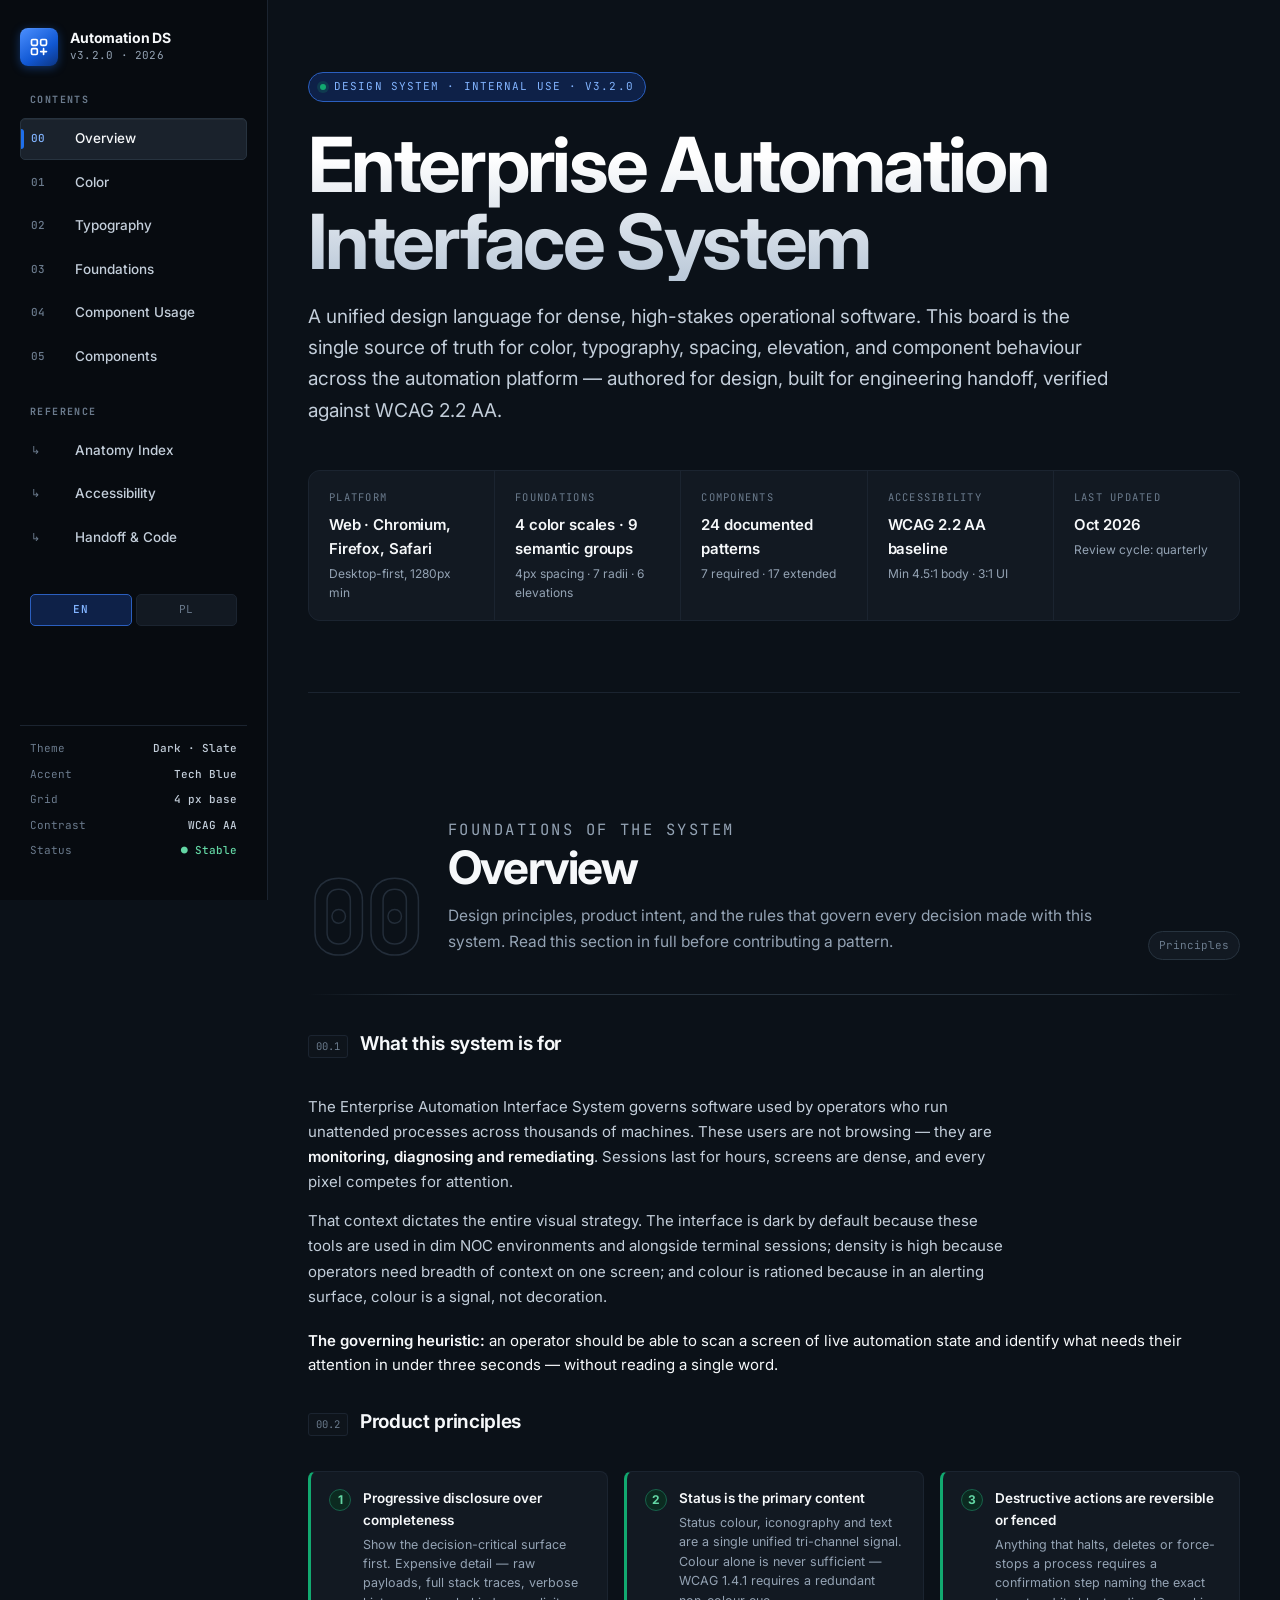
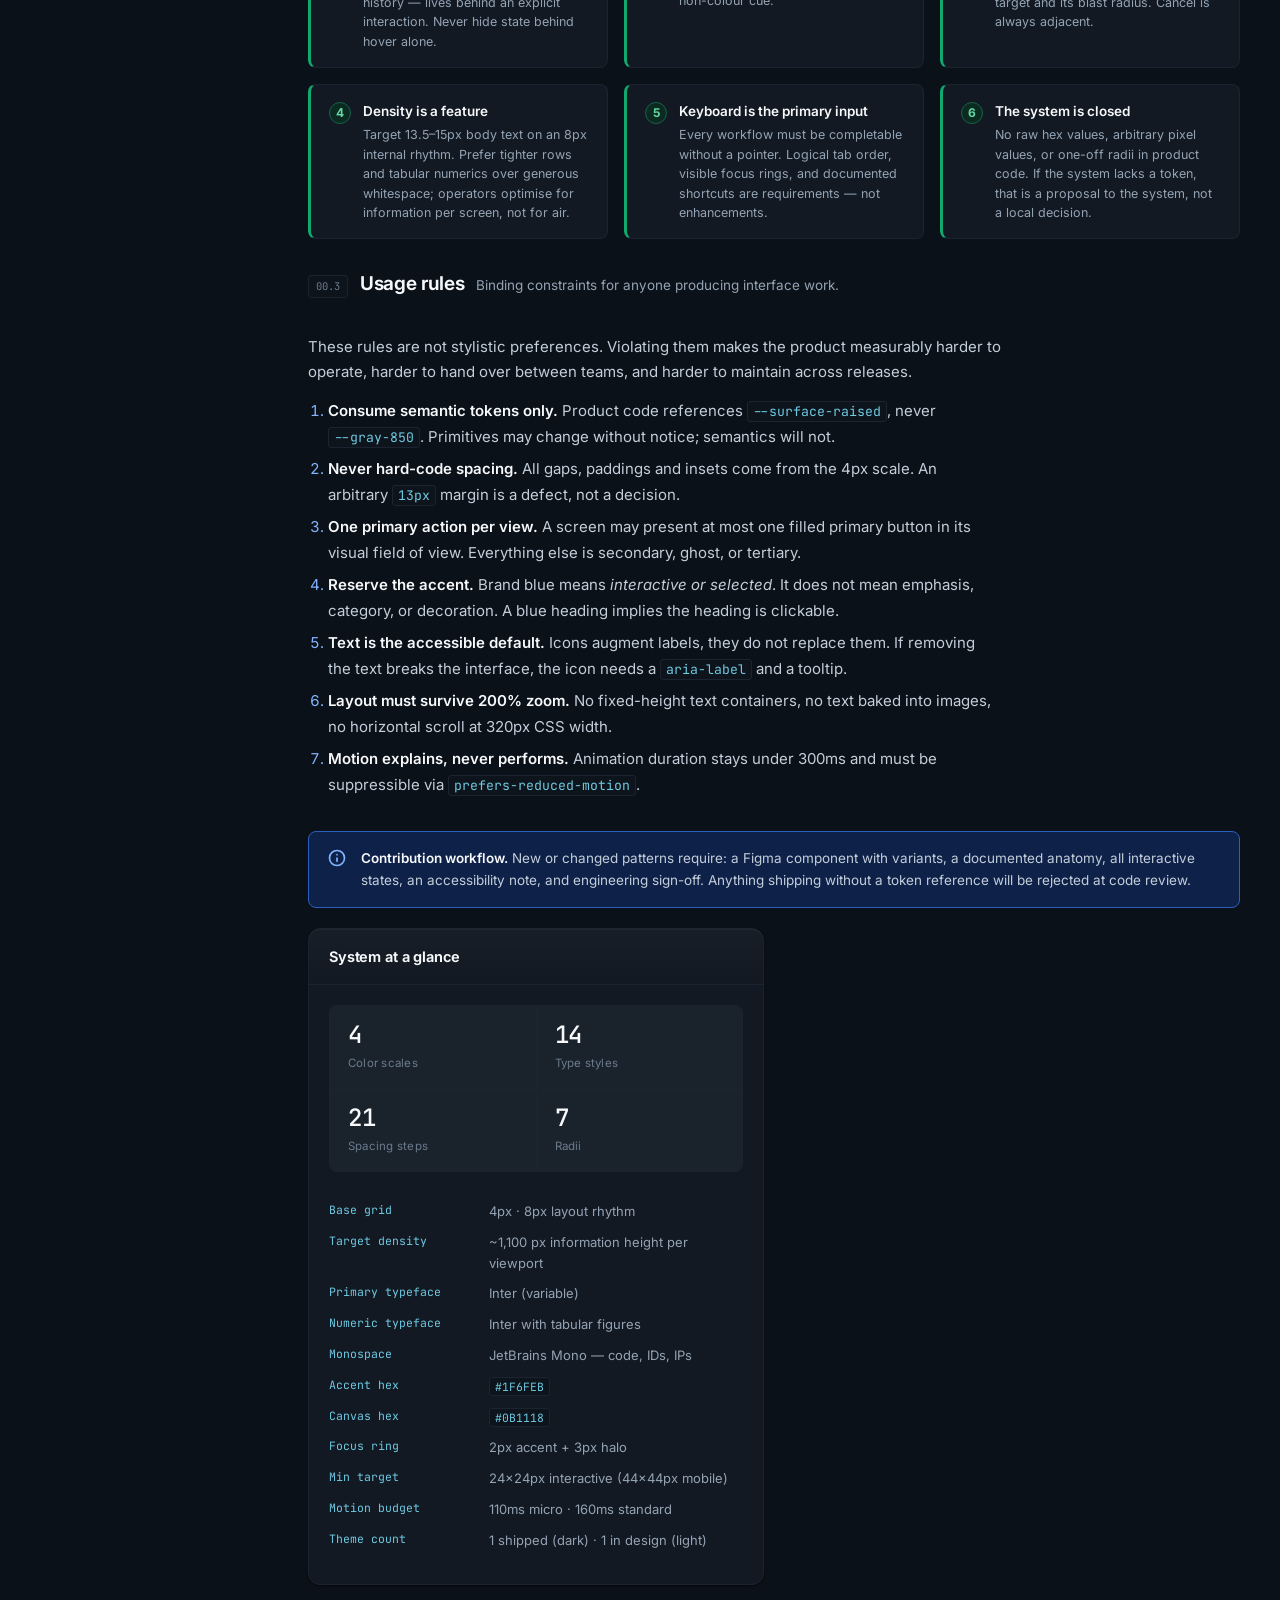
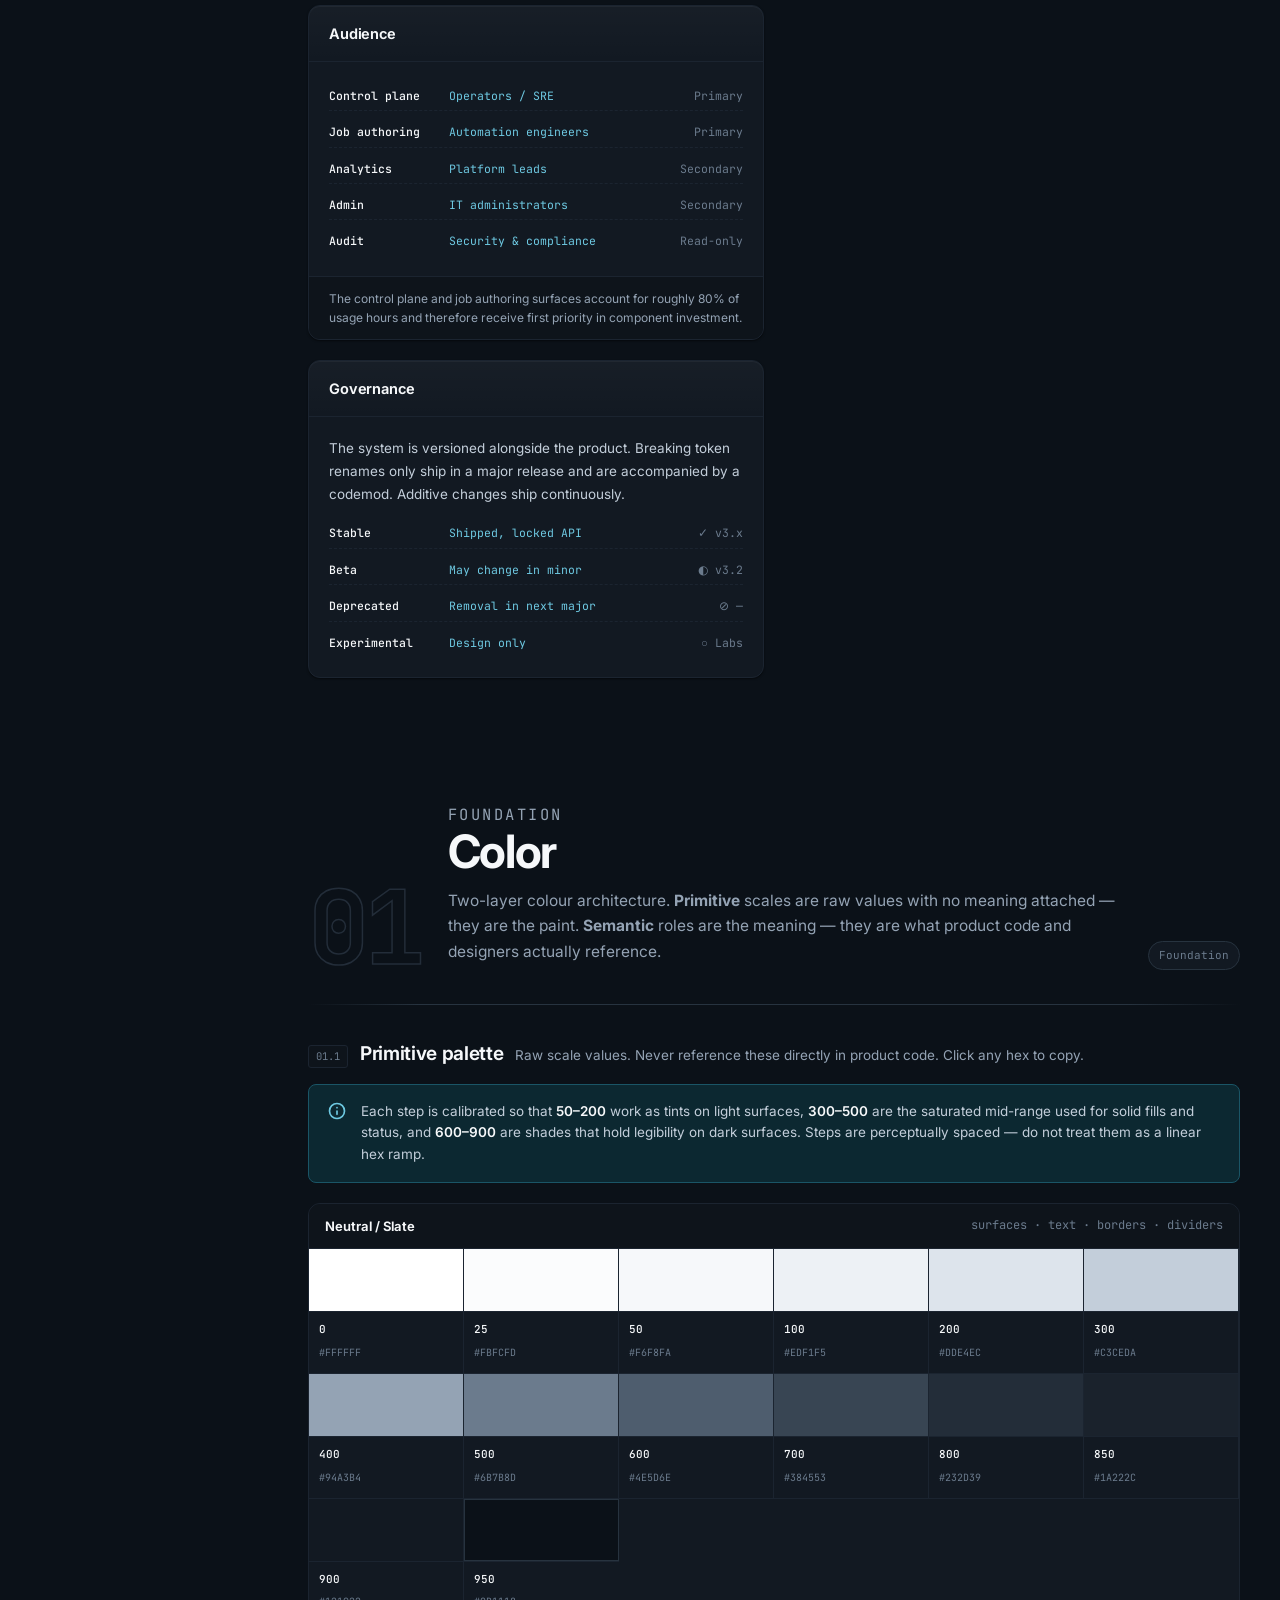
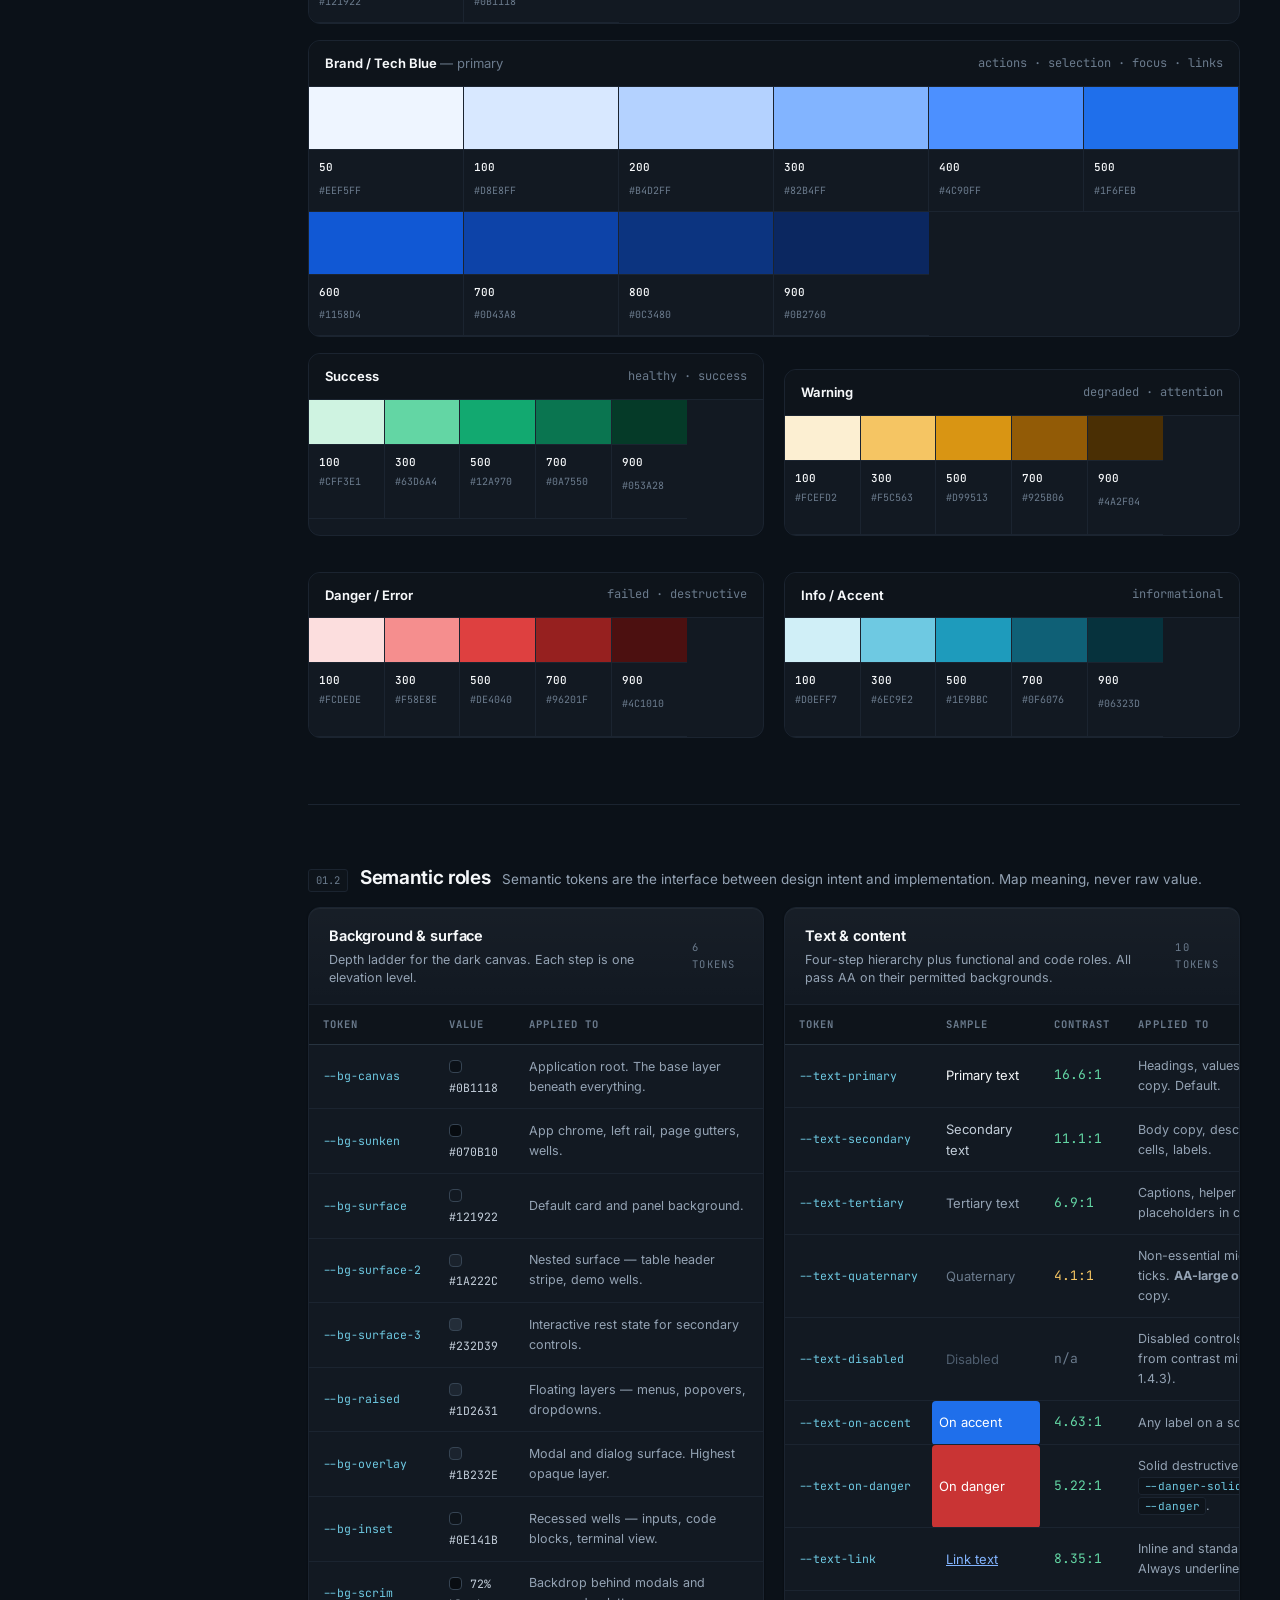
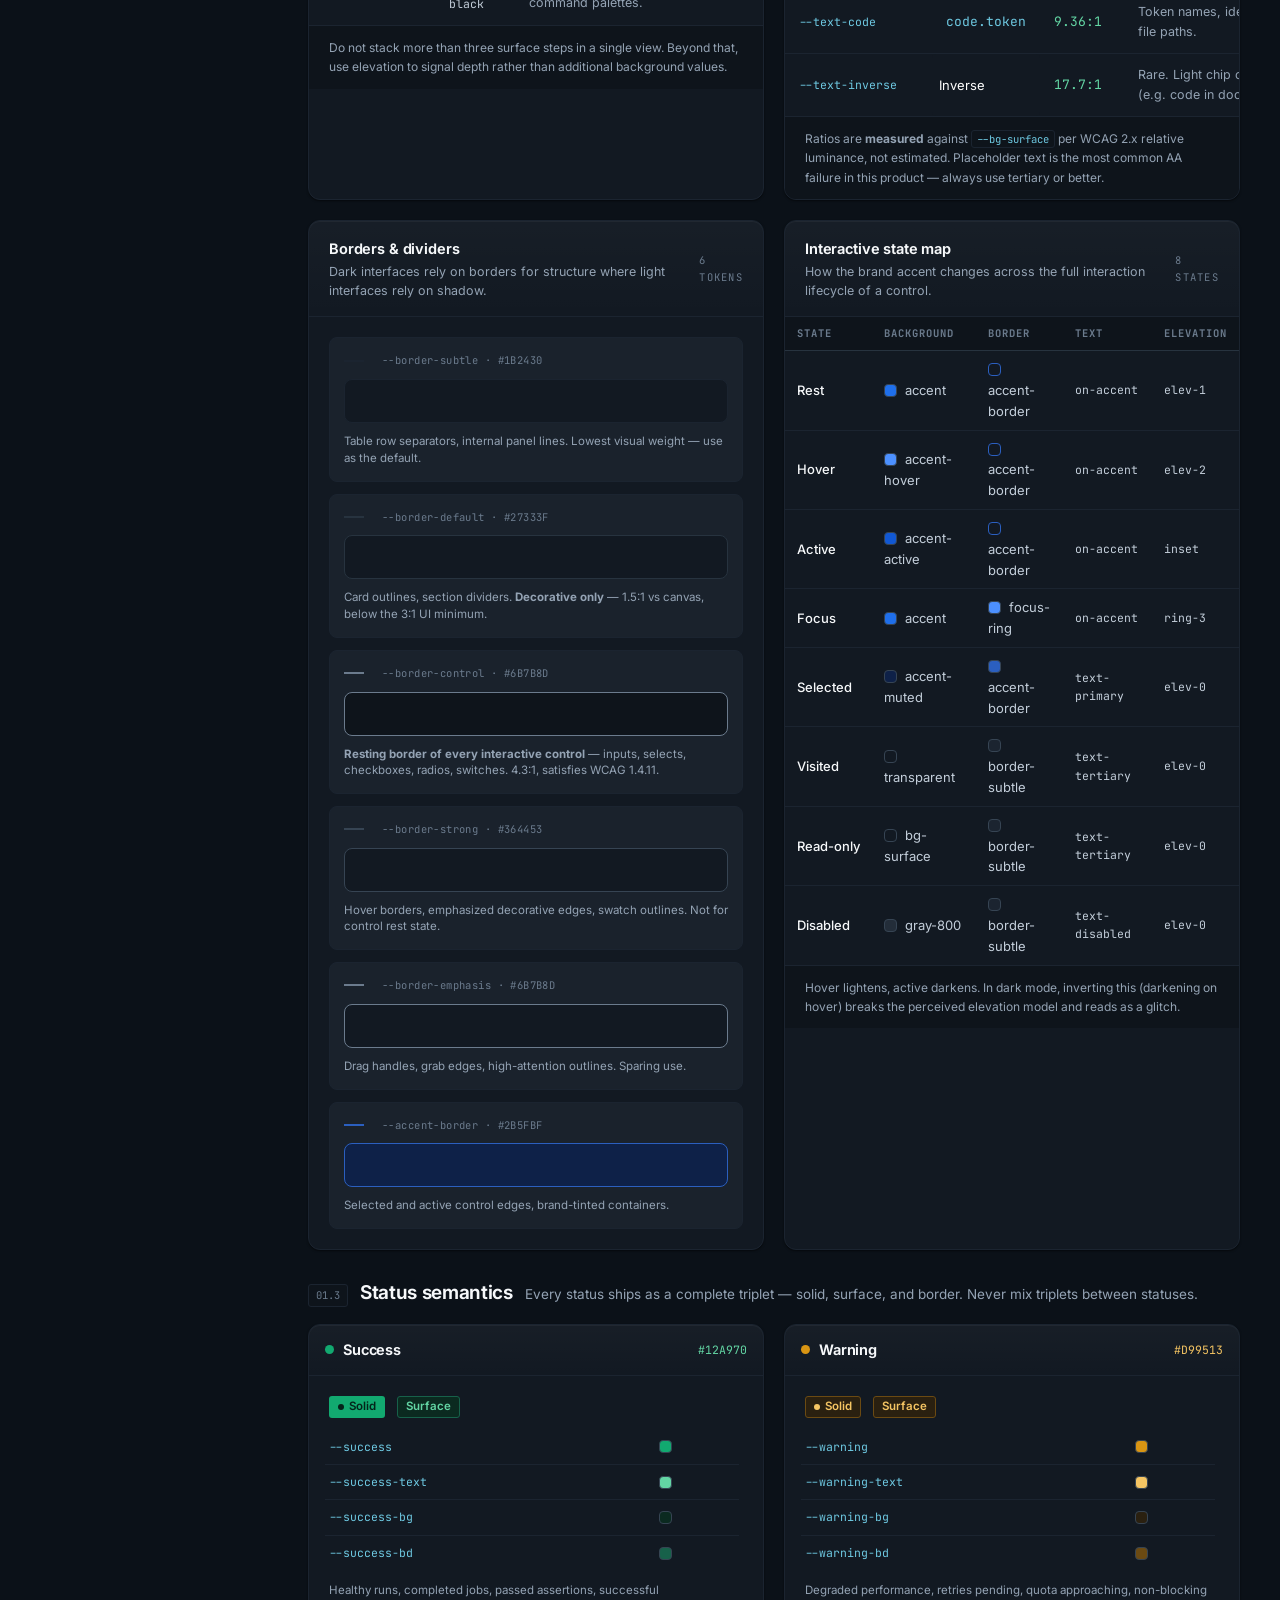
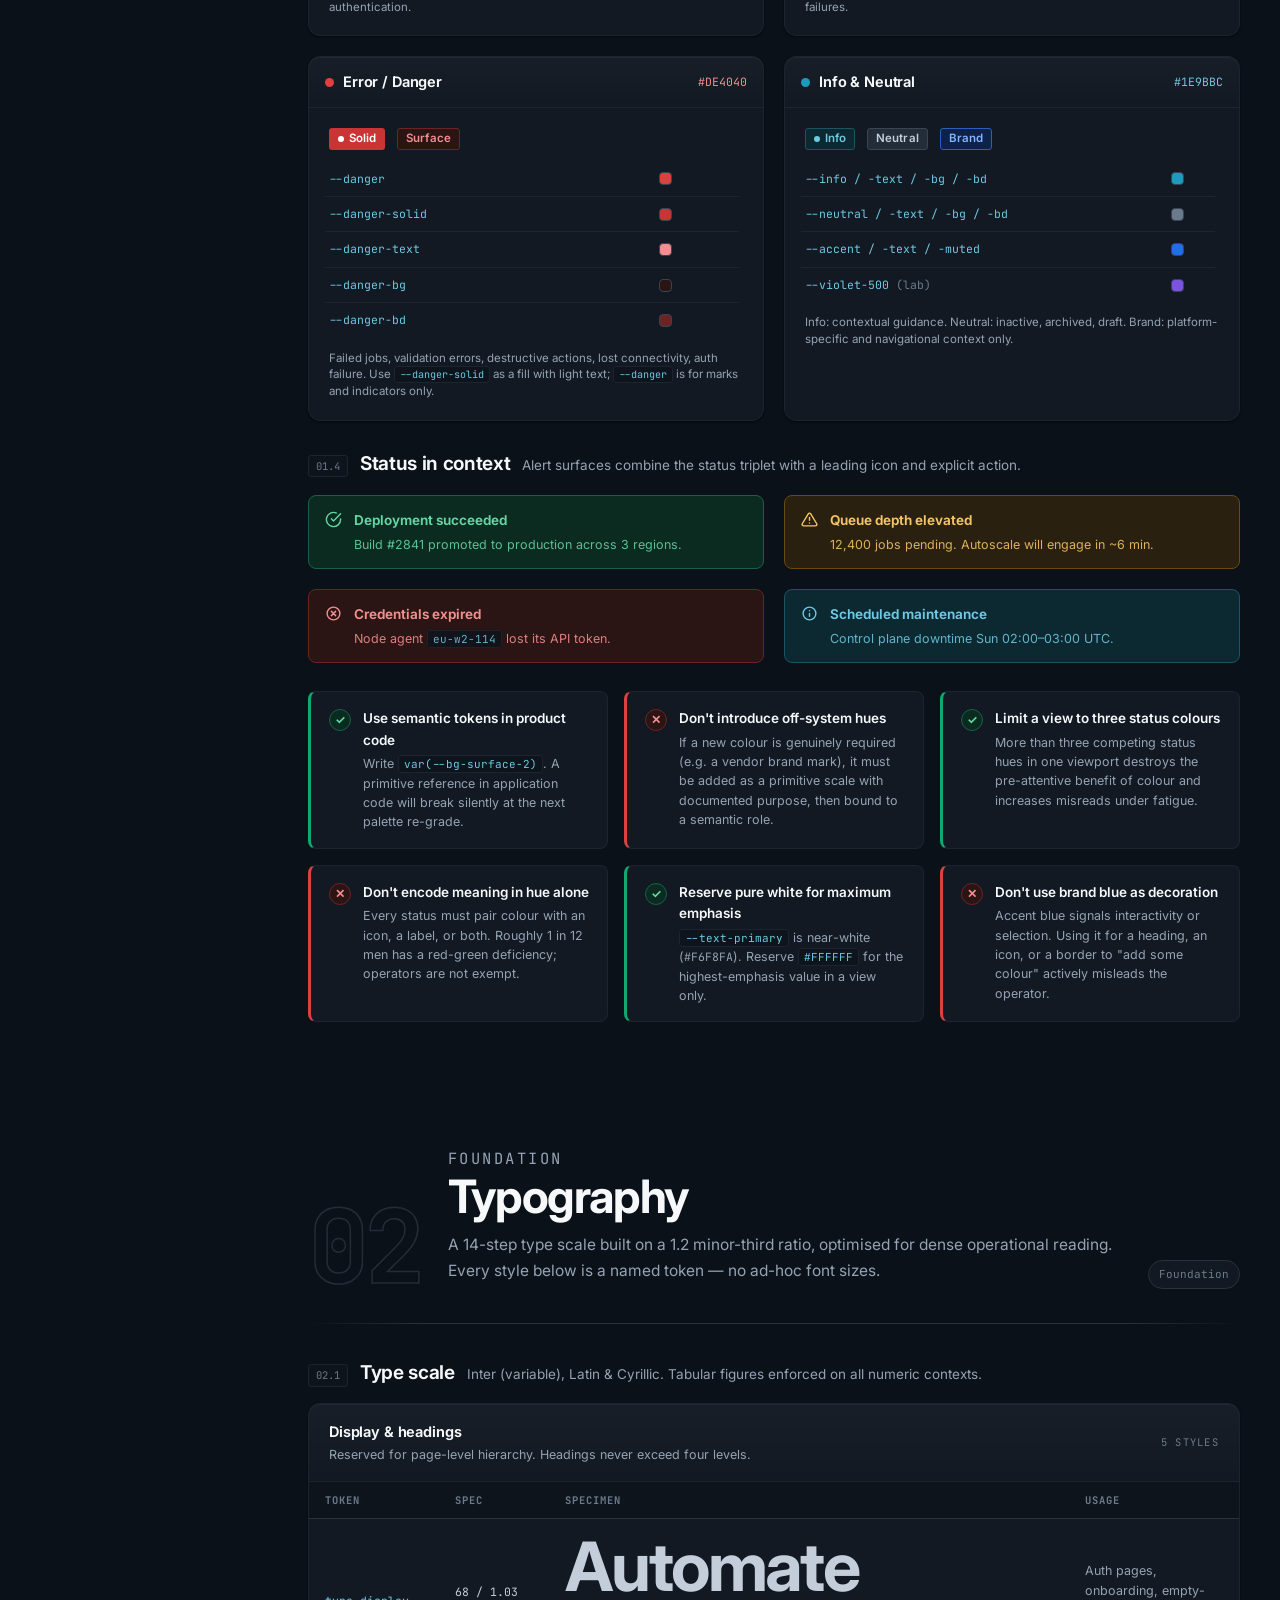
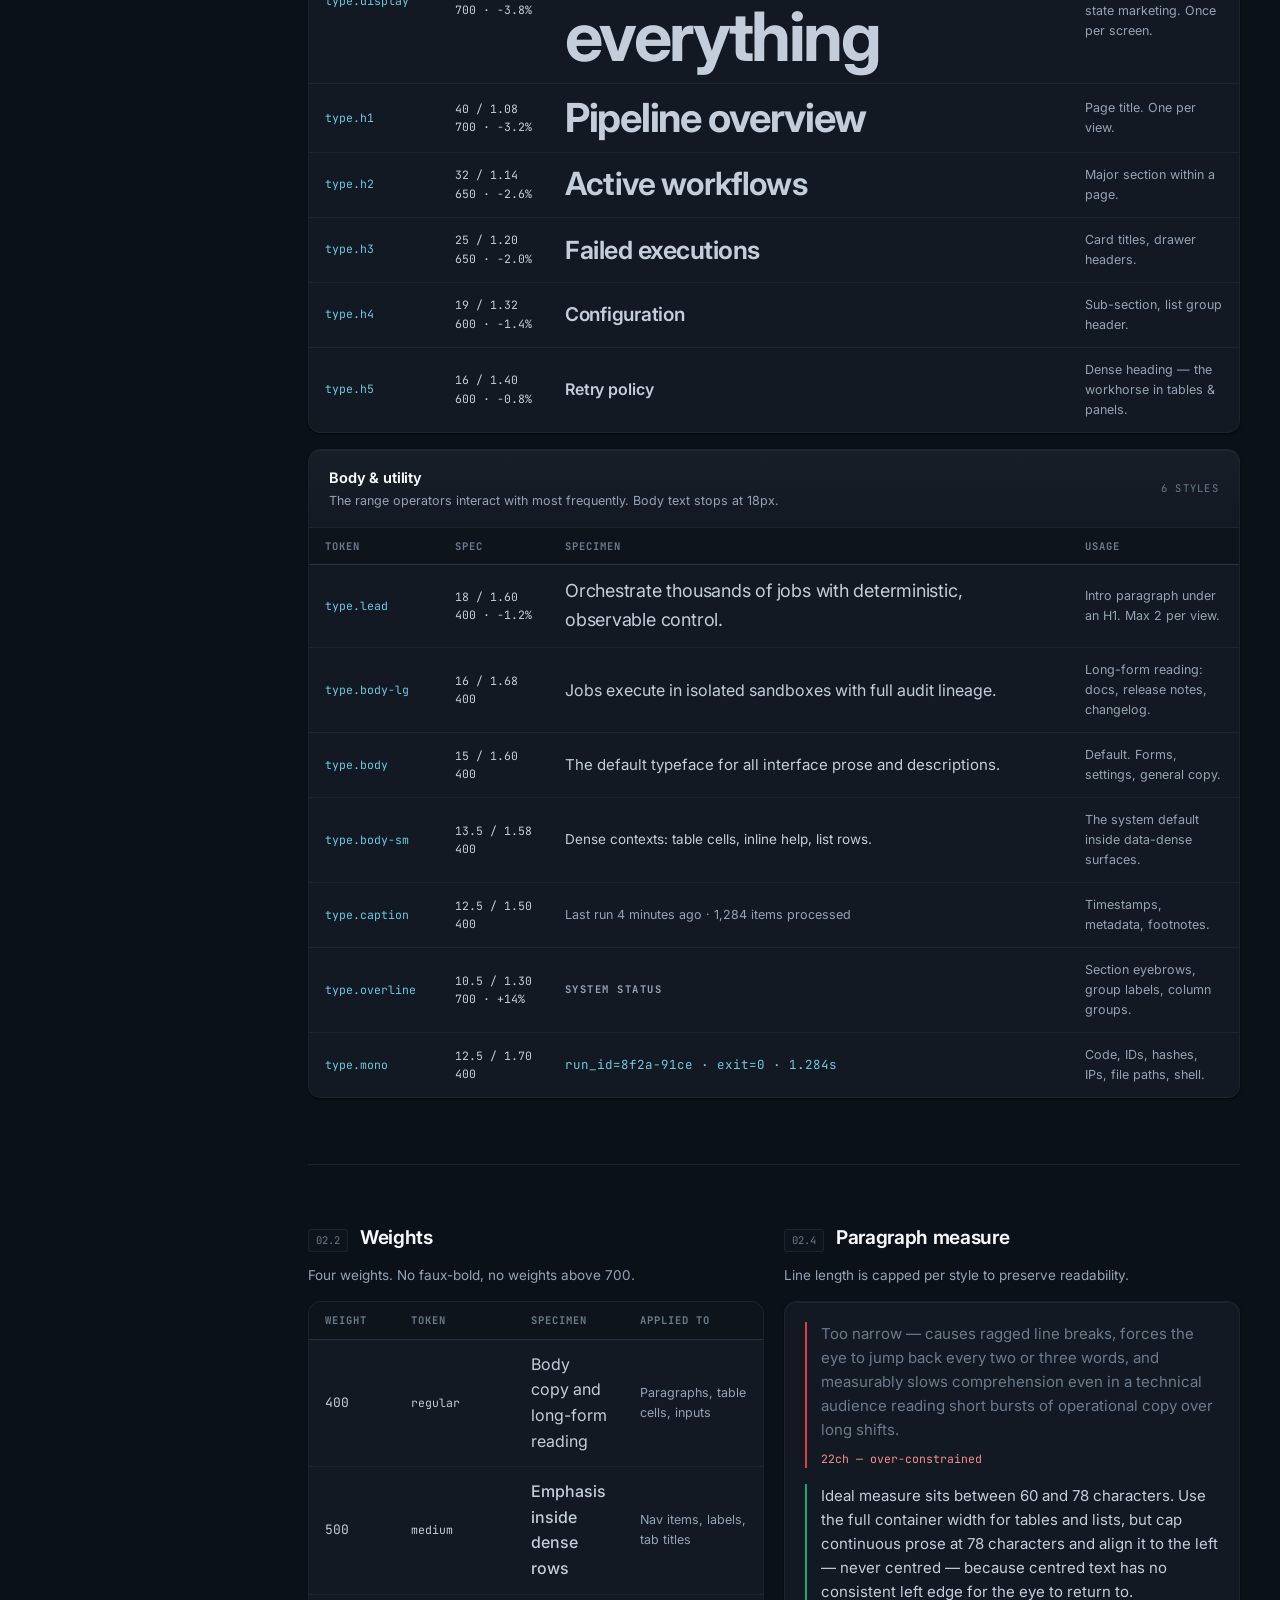
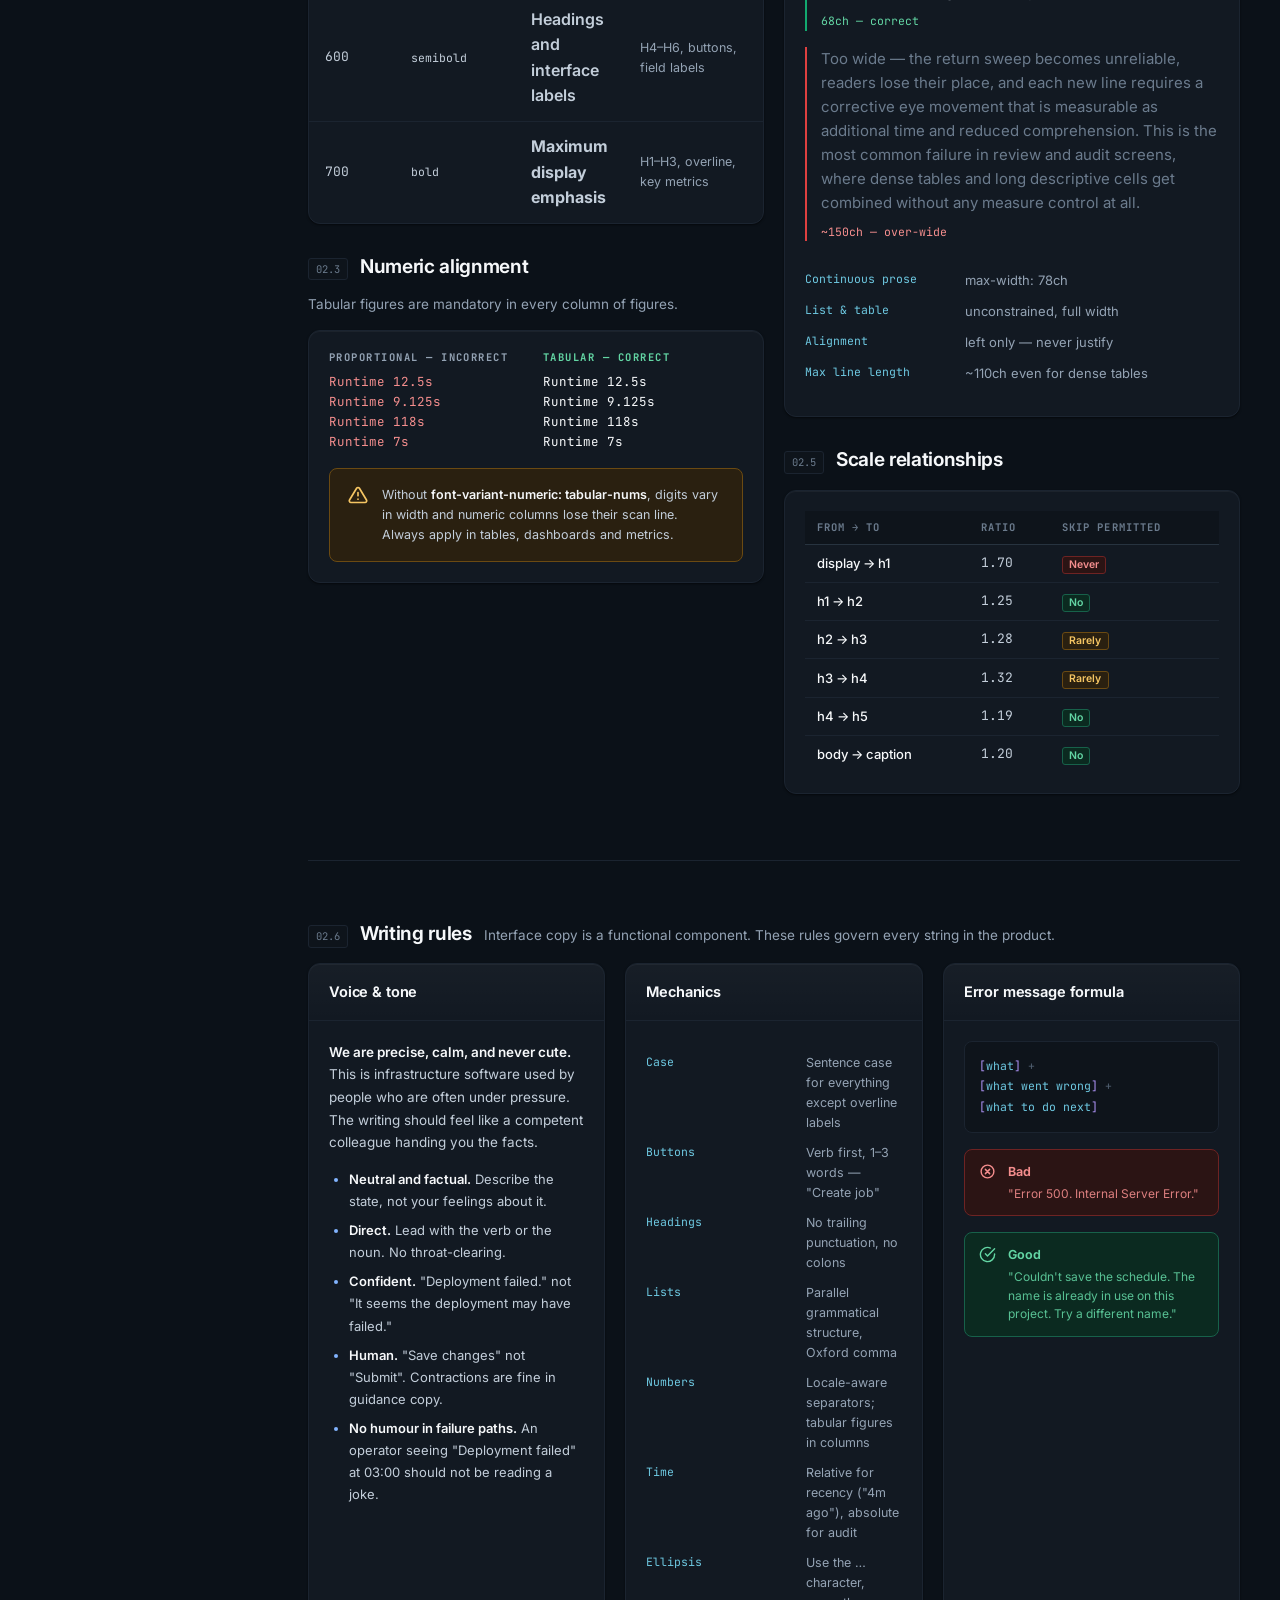
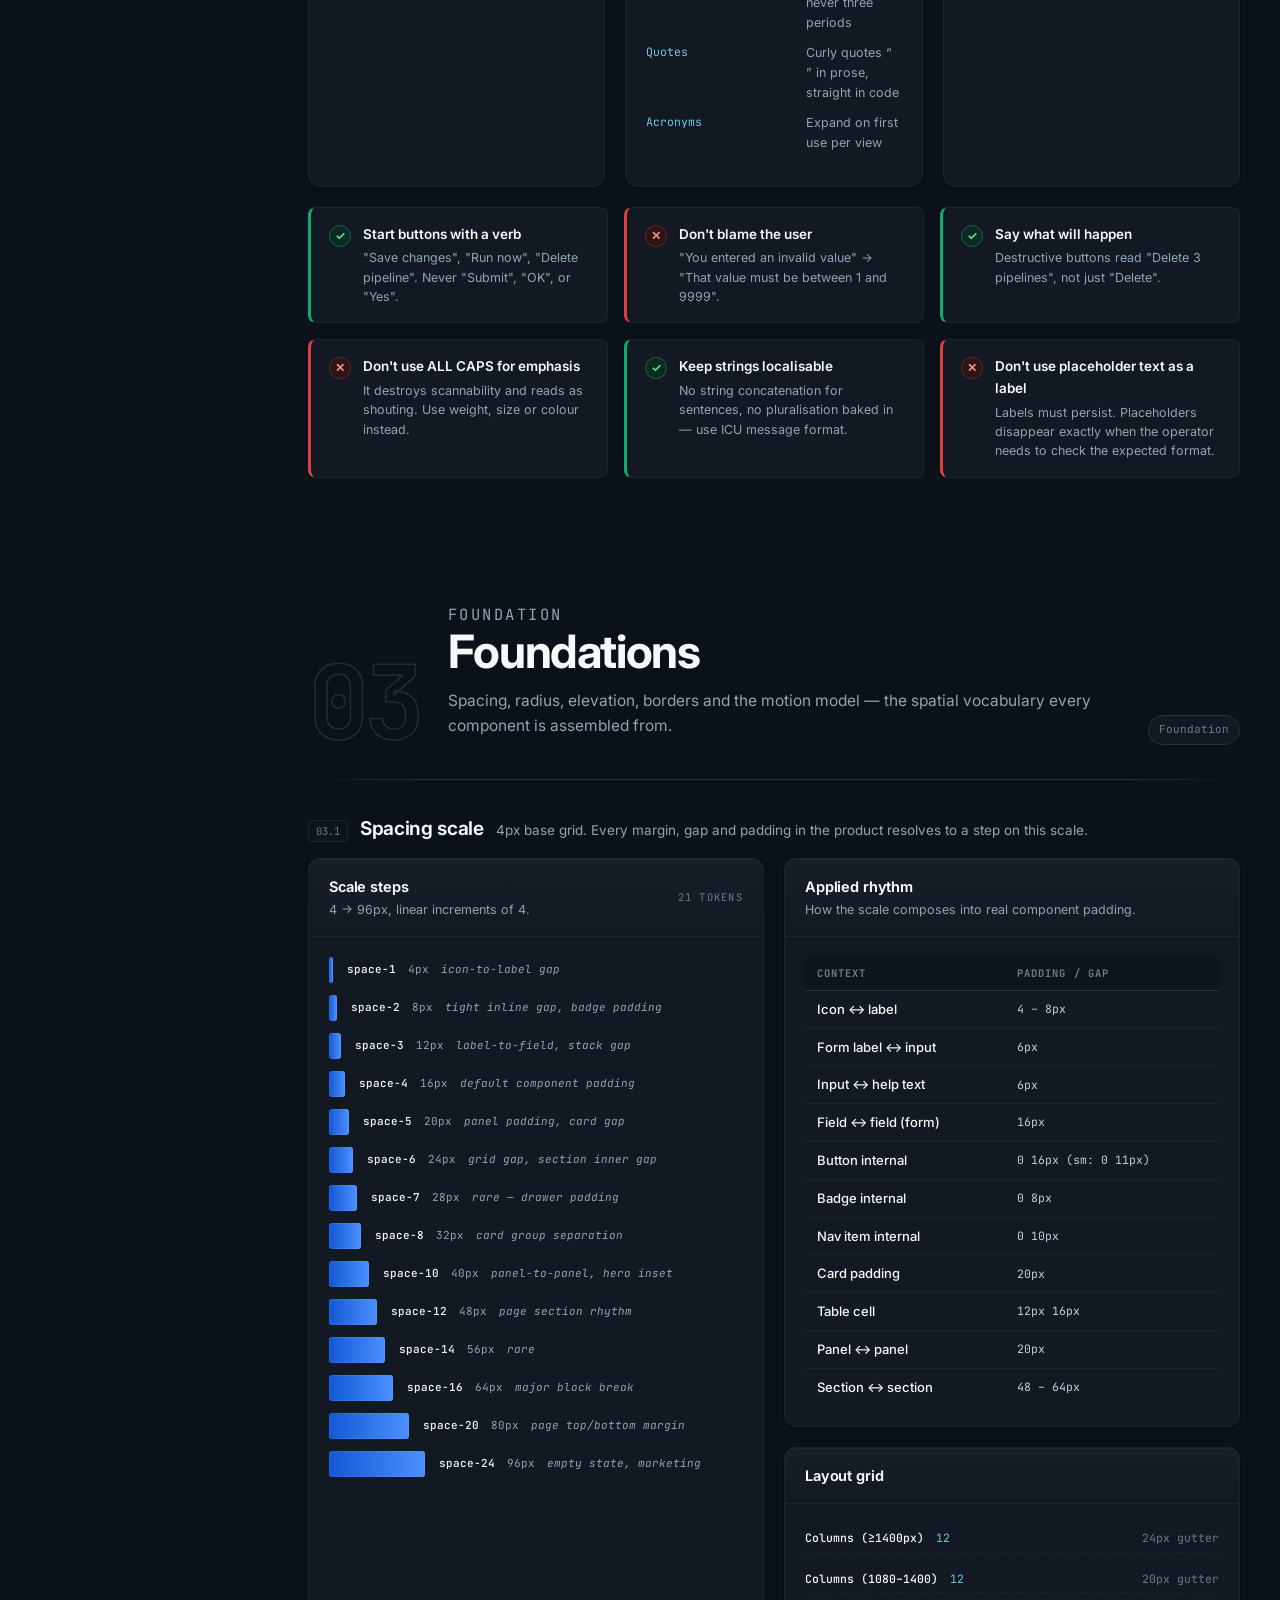
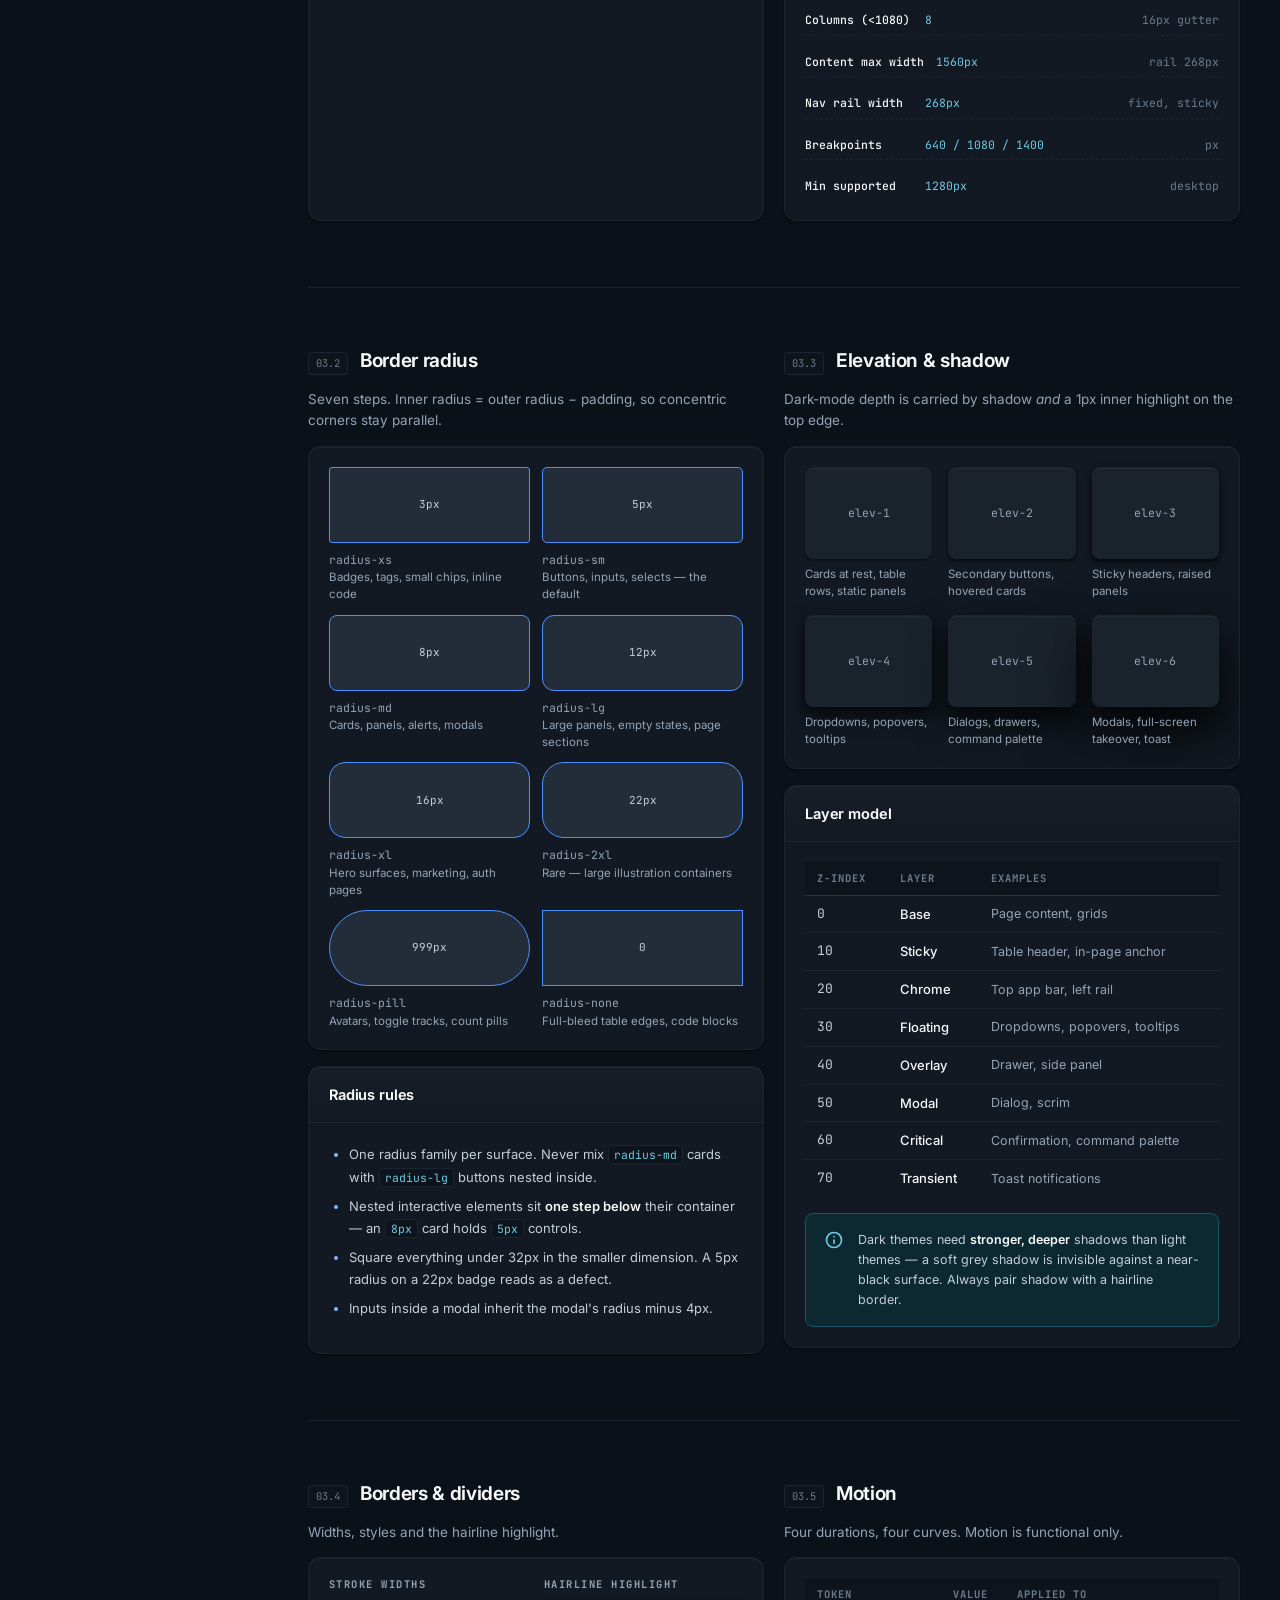
==== index.html @ 2bfa2091 "feat(board): design system board for dark operational UIs Reference documentation for a dark, high-d" ====
<!DOCTYPE html>
<html lang="en" data-theme="dark">
<head>
<meta charset="UTF-8" />
<meta name="viewport" content="width=device-width, initial-scale=1.0" />
<title>Enterprise Automation Platform — Design System</title>
<meta name="description" content="Production design system documentation board for an enterprise automation web application. Foundations, components, and usage guidance for developer handoff." />
<link rel="preconnect" href="https://fonts.googleapis.com" />
<link rel="preconnect" href="https://fonts.gstatic.com" crossorigin />
<link href="https://fonts.googleapis.com/css2?family=Inter:wght@400;500;600;700&family=JetBrains+Mono:wght@400;500&display=swap" rel="stylesheet" />
<style>
/* ============================================================================
   DESIGN SYSTEM — DARK THEME
   Enterprise Automation Web App · v3.2.0
   ----------------------------------------------------------------------------
   Contents
   00  Reset & base
   01  Primitive tokens (raw palette, not for direct use in product code)
   02  Semantic tokens (the only layer product code may consume)
   03  Layout primitives (rail, board, grid, section scaffolding)
   04  Typography utilities
   05  Surfaces, dividers, swatches, tables
   06  Component specimens (buttons, fields, badges, nav)
   07  Motion
   08  Responsive
   ========================================================================== */

/* ---------------------------------------------------------------- 00 RESET -- */
*, *::before, *::after { box-sizing: border-box; }
html { -webkit-text-size-adjust: 100%; scroll-behavior: smooth; scroll-padding-top: 88px; }
body {
  margin: 0;
  background: var(--bg-canvas);
  color: var(--text-primary);
  font-family: var(--font-sans);
  font-size: 15px;
  line-height: 1.6;
  -webkit-font-smoothing: antialiased;
  -moz-osx-font-smoothing: grayscale;
  font-variant-ligatures: contextual;
}
img, svg { display: block; max-width: 100%; }
button, input, select, textarea { font: inherit; color: inherit; }
a { color: var(--text-link); text-decoration: none; }
a:hover { text-decoration: underline; }
::selection { background: var(--blue-700); color: #fff; }
:focus-visible { outline: 2px solid var(--focus-ring); outline-offset: 2px; border-radius: var(--r-xs); }
@media (prefers-reduced-motion: reduce) {
  html { scroll-behavior: auto; }
  *, *::before, *::after { animation-duration: .001ms !important; transition-duration: .001ms !important; }
}

/* ------------------------------------------------------- 01 PRIMITIVE SCALE -- */
/* Raw palette. These are the ONLY literal hex values allowed in the file.    */
:root {
  /* Neutral / slate — used for surfaces, borders, text */
  --gray-0:   #ffffff;
  --gray-25:  #FBFCFD;
  --gray-50:  #F6F8FA;
  --gray-100: #EDF1F5;
  --gray-200: #DDE4EC;
  --gray-300: #C3CEDA;
  --gray-400: #94A3B4;
  --gray-500: #6B7B8D;
  --gray-600: #4E5D6E;
  --gray-700: #384553;
  --gray-800: #232D39;
  --gray-850: #1A222C;
  --gray-900: #121922;
  --gray-950: #0B1118;

  /* Brand — tech blue */
  --blue-50:  #EEF5FF;
  --blue-100: #D8E8FF;
  --blue-200: #B4D2FF;
  --blue-300: #82B4FF;
  --blue-400: #4C90FF;
  --blue-500: #1F6FEB;
  --blue-600: #1158D4;
  --blue-700: #0D43A8;
  --blue-800: #0C3480;
  --blue-900: #0B2760;

  /* Status */
  --green-100: #CFF3E1;  --green-300: #63D6A4;  --green-500: #12A970;  --green-700: #0A7550;  --green-900: #053A28;
  --amber-100: #FCEFD2;  --amber-300: #F5C563;  --amber-500: #D99513;  --amber-700: #925B06;  --amber-900: #4A2F04;
  --red-100:   #FCDEDE;  --red-300:   #F58E8E;  --red-500:   #DE4040;  --red-700:   #96201F;  --red-900:   #4C1010;
  --violet-100:#E6DDFE;  --violet-300:#AE93F7;  --violet-500:#7C53E0;  --violet-700:#4E2C9E;  --violet-900:#28154F;
  --cyan-100:  #D0EFF7;  --cyan-300:  #6EC9E2;  --cyan-500:  #1E9BBC;  --cyan-700:  #0F6076;  --cyan-900:  #06323D;

  /* Spacing — 4px base grid */
  --sp-0: 0;      --sp-1: 4px;    --sp-2: 8px;    --sp-3: 12px;   --sp-4: 16px;
  --sp-5: 20px;   --sp-6: 24px;   --sp-7: 28px;   --sp-8: 32px;   --sp-10: 40px;
  --sp-12: 48px;  --sp-14: 56px;  --sp-16: 64px;  --sp-20: 80px;  --sp-24: 96px;

  /* Radius */
  --r-xs: 3px; --r-sm: 5px; --r-md: 8px; --r-lg: 12px; --r-xl: 16px; --r-2xl: 22px; --r-pill: 999px;

  /* Font */
  --font-sans: 'Inter', -apple-system, BlinkMacSystemFont, 'Segoe UI', Roboto, Helvetica, Arial, sans-serif;
  --font-mono: 'JetBrains Mono', ui-monospace, SFMono-Regular, 'SF Mono', Menlo, Consolas, monospace;
}

/* --------------------------------------------------------- 02 SEMANTIC API -- */
/* The supported contract. Product code references these, never primitives.  */
:root {
  /* Canvas & surfaces */
  --bg-canvas:      var(--gray-950);
  --bg-sunken:      #070B10;
  --bg-surface:     var(--gray-900);
  --bg-surface-2:   var(--gray-850);
  --bg-surface-3:   var(--gray-800);
  --bg-raised:      #1D2631;
  --bg-overlay:     #1B232E;
  --bg-inset:       #0E141B;
  --bg-scrim:       rgba(5, 8, 12, .72);

  /* Text */
  --text-primary:   var(--gray-50);
  --text-secondary: var(--gray-300);
  --text-tertiary:  var(--gray-400);
  --text-quaternary:var(--gray-500);
  --text-disabled:  var(--gray-600);
  --text-on-accent: #ffffff;
  --text-link:      var(--blue-300);
  --text-link-hover:var(--blue-200);
  --text-code:      var(--cyan-300);
  --text-inverse:   var(--gray-900);

  /* Borders */
  --border-subtle:  #1B2430;
  --border-default: #27333F;
  --border-strong:  #364453;
  --border-control: #6B7B8D;  /* 3:1+ vs own background — WCAG 1.4.11 */
  --border-emphasis:var(--gray-500);
  --border-inverse: var(--gray-200);

  /* Brand / interactive */
  --accent:         var(--blue-500);
  --accent-hover:   var(--blue-400);
  --accent-active:  var(--blue-600);
  --accent-subtle:  #12294F;
  --accent-muted:   #0E2148;
  --accent-border:  #2B5FBF;
  --accent-text:    var(--blue-300);
  --focus-ring:     var(--blue-400);
  --selection-bg:   var(--blue-700);

  /* Status — core */
  --success:      var(--green-500);
  --success-text: var(--green-300);
  --success-bg:   #0B2A20;
  --success-bd:   #17614A;
  --warning:      var(--amber-500);
  --warning-text: var(--amber-300);
  --warning-bg:   #2A2010;
  --warning-bd:   #6B4A12;
  --danger:       var(--red-500);
  --danger-solid: #C93434;      /* white text on this = 5.22:1 (AA) */
  --danger-text:  var(--red-300);
  --danger-bg:    #2B1414;
  --danger-bd:    #6E2323;
  --info:         var(--cyan-500);
  --info-text:    var(--cyan-300);
  --info-bg:      #0C2831;
  --info-bd:      #1A5566;
  --neutral:      var(--gray-500);
  --neutral-text: var(--gray-300);
  --neutral-bg:   var(--gray-800);
  --neutral-bd:   var(--gray-700);

  /* Elevation — dark mode uses deep ambient occlusion + hairline highlight */
  --elev-0: none;
  --elev-1: 0 1px 2px rgba(0,0,0,.5);
  --elev-2: 0 2px 4px rgba(0,0,0,.45), 0 1px 2px rgba(0,0,0,.4);
  --elev-3: 0 4px 8px rgba(0,0,0,.45), 0 2px 4px rgba(0,0,0,.35);
  --elev-4: 0 10px 20px rgba(0,0,0,.5), 0 4px 8px rgba(0,0,0,.4);
  --elev-5: 0 18px 36px rgba(0,0,0,.55), 0 8px 16px rgba(0,0,0,.45);
  --elev-6: 0 32px 64px rgba(0,0,0,.6), 0 16px 32px rgba(0,0,0,.5);
  --elev-focus: 0 0 0 3px rgba(31,111,235,.32);
  --hairline: inset 0 1px 0 rgba(255,255,255,.045);
}

/* ------------------------------------------------------------ 03 LAYOUT API -- */
:root {
  --rail-w: 268px;
  --board-max: 1560px;
  --gutter: 40px;
  --sec-gap: 104px;
}

body { display: flex; min-height: 100vh; }

/* Left rail — index */
.rail {
  width: var(--rail-w);
  flex: 0 0 var(--rail-w);
  position: sticky;
  top: 0;
  height: 100vh;
  overflow-y: auto;
  overscroll-behavior: contain;
  background: var(--bg-sunken);
  border-right: 1px solid var(--border-subtle);
  padding: 28px 20px 40px;
  display: flex;
  flex-direction: column;
  gap: 26px;
  z-index: 40;
}
.rail::-webkit-scrollbar { width: 8px; }
.rail::-webkit-scrollbar-track { background: transparent; }
.rail::-webkit-scrollbar-thumb { background: var(--gray-800); border-radius: 99px; border: 2px solid var(--bg-sunken); }
.rail::-webkit-scrollbar-thumb:hover { background: var(--gray-700); }

.brand { display: flex; align-items: center; gap: 12px; }
.brand__mark {
  width: 38px; height: 38px; flex: none;
  border-radius: var(--r-md);
  background: linear-gradient(145deg, var(--blue-400), var(--blue-600) 60%, var(--blue-800));
  display: grid; place-items: center;
  box-shadow: 0 2px 10px rgba(31,111,235,.4), var(--hairline);
}
.brand__mark svg { width: 20px; height: 20px; }
.brand__name { font-size: 14px; font-weight: 700; letter-spacing: -.01em; line-height: 1.25; }
.brand__sub { font-size: 11px; color: var(--text-tertiary); font-family: var(--font-mono); letter-spacing: .02em; }

.rail__group-label {
  font-size: 10px; font-weight: 700; letter-spacing: .14em; text-transform: uppercase;
  color: var(--text-quaternary); font-family: var(--font-mono);
  padding: 0 10px; margin-bottom: 10px;
}
.rail nav { display: flex; flex-direction: column; gap: 2px; }
.rail nav a {
  display: grid; grid-template-columns: 34px 1fr; align-items: center; gap: 10px;
  padding: 9px 10px; border-radius: var(--r-sm);
  color: var(--text-secondary); font-size: 13.5px; font-weight: 500;
  text-decoration: none; transition: background .14s ease, color .14s ease;
  border: 1px solid transparent;
}
.rail nav a .n { font-family: var(--font-mono); font-size: 11px; color: var(--text-quaternary); letter-spacing: .02em; }
.rail nav a:hover { background: var(--bg-surface); color: var(--text-primary); text-decoration: none; }
.rail nav a.is-active {
  background: var(--bg-surface-2); color: var(--text-primary);
  border-color: var(--border-default);
  box-shadow: var(--hairline);
}
.rail nav a.is-active .n { color: var(--accent-text); }
.rail nav a.is-active::before {
  content: ""; position: absolute; left: 0; width: 3px; height: 20px;
  background: var(--accent); border-radius: 0 3px 3px 0;
}
.rail nav a { position: relative; }

  /* Language switcher — href and aria-current are rewritten by tools/build-i18n.mjs */
  .rail__lang { display: flex; gap: 4px; padding: 10px; }
  .rail__lang a {
    flex: 1 1 0; text-align: center;
    padding: 6px 0; border-radius: var(--r-sm);
    font-family: var(--font-mono); font-size: 11px; letter-spacing: .04em;
    color: var(--text-quaternary); text-decoration: none;
    border: 1px solid var(--border-subtle); background: var(--bg-surface);
    transition: color .13s ease, background-color .13s ease, border-color .13s ease;
  }
  .rail__lang a:hover { color: var(--text-primary); background: var(--bg-surface-2); text-decoration: none; }
  .rail__lang a[aria-current="true"] {
    color: var(--accent-text); background: var(--accent-muted);
    border-color: var(--accent-border); font-weight: 600;
  }

.rail__meta { margin-top: auto; display: flex; flex-direction: column; gap: 8px; padding: 14px 10px 0; border-top: 1px solid var(--border-subtle); }
.rail__meta-row { display: flex; justify-content: space-between; font-size: 11px; font-family: var(--font-mono); color: var(--text-quaternary); }
.rail__meta-row b { color: var(--text-secondary); font-weight: 500; }

/* Main board */
.board { flex: 1 1 auto; min-width: 0; }
.board__inner { max-width: var(--board-max); margin: 0 auto; padding: 0 var(--gutter) 80px; }

/* Cover */
.cover { padding: 72px 0 56px; border-bottom: 1px solid var(--border-subtle); margin-bottom: var(--sec-gap); }
.cover__eyebrow {
  display: inline-flex; align-items: center; gap: 8px;
  font-family: var(--font-mono); font-size: 11px; letter-spacing: .1em; text-transform: uppercase;
  color: var(--accent-text); background: var(--accent-muted); border: 1px solid var(--accent-border);
  padding: 5px 11px; border-radius: var(--r-pill); margin-bottom: 24px;
}
.dot { width: 6px; height: 6px; border-radius: 50%; background: var(--success); box-shadow: 0 0 0 3px rgba(18,169,112,.18); }
.cover h1 {
  margin: 0 0 8px; font-size: clamp(40px, 6vw, 76px); line-height: 1.02; letter-spacing: -.035em; font-weight: 700;
  background: linear-gradient(180deg, #FFFFFF 20%, #9FB3C9 130%);
  -webkit-background-clip: text; background-clip: text; color: transparent;
}
.cover__lede { font-size: 19px; line-height: 1.65; color: var(--text-secondary); max-width: 68ch; margin: 20px 0 0; }
.cover__grid { display: grid; grid-template-columns: repeat(auto-fit, minmax(180px, 1fr)); gap: 1px; background: var(--border-subtle); border: 1px solid var(--border-subtle); border-radius: var(--r-lg); overflow: hidden; margin-top: 44px; }
.cover__cell { background: var(--bg-surface); padding: 18px 20px; }
.cover__cell dt { font-size: 10.5px; font-family: var(--font-mono); letter-spacing: .12em; text-transform: uppercase; color: var(--text-quaternary); margin: 0 0 7px; }
.cover__cell dd { margin: 0; font-size: 15px; font-weight: 600; letter-spacing: -.01em; }
.cover__cell dd small { display: block; font-size: 12px; font-weight: 400; color: var(--text-tertiary); margin-top: 3px; letter-spacing: 0; }

/* ------------------------------------------------------- SECTION SCAFFOLDING -- */
.section { margin-bottom: var(--sec-gap); scroll-margin-top: 24px; }
.divider {
  height: 1px; border: 0; margin: 0 0 0;
  background: linear-gradient(90deg, transparent, var(--border-default) 12%, var(--border-default) 88%, transparent);
}
.section__head { display: flex; align-items: flex-end; gap: 28px; padding: 8px 0 34px; }
.section__num {
  font-family: var(--font-mono); font-size: clamp(56px, 8vw, 104px); font-weight: 700; line-height: .82;
  letter-spacing: -.05em; color: transparent; -webkit-text-stroke: 1.5px var(--gray-800);
  flex: none; user-select: none;
}
.section__title { flex: 1 1 auto; min-width: 0; padding-bottom: 6px; }
.section__kicker { font-family: var(--font-mono); font-size: 11px; letter-spacing: .16em; text-transform: uppercase; color: var(--accent-text); margin: 0 0 8px; }
.section__title h2 { margin: 0; font-size: clamp(30px, 3.6vw, 46px); line-height: 1.05; letter-spacing: -.03em; font-weight: 700; }
.section__title p { margin: 12px 0 0; font-size: 15.5px; color: var(--text-tertiary); max-width: 76ch; line-height: 1.65; }
.section__tag { flex: none; font-family: var(--font-mono); font-size: 11px; color: var(--text-quaternary); border: 1px solid var(--border-default); background: var(--bg-surface); padding: 5px 10px; border-radius: var(--r-pill); }

/* Generic layout helpers */
.stack { display: flex; flex-direction: column; }
.stack-2 { gap: 8px; } .stack-3 { gap: 12px; } .stack-4 { gap: 16px; }
.stack-5 { gap: 20px; } .stack-6 { gap: 24px; } .stack-8 { gap: 32px; } .stack-10 { gap: 40px; }

.grid { display: grid; gap: 20px; }
.g-2 { grid-template-columns: repeat(2, minmax(0,1fr)); }
.g-3 { grid-template-columns: repeat(3, minmax(0,1fr)); }
.g-4 { grid-template-columns: repeat(4, minmax(0,1fr)); }
.g-12 { grid-template-columns: repeat(12, minmax(0,1fr)); }
.span-3 { grid-column: span 3; } .span-4 { grid-column: span 4; }
.span-5 { grid-column: span 5; } .span-6 { grid-column: span 6; }
.span-7 { grid-column: span 7; } .span-8 { grid-column: span 8; }
.span-9 { grid-column: span 9; } .span-12 { grid-column: span 12; }

.row { display: flex; gap: 12px; flex-wrap: wrap; align-items: center; }
.row-end { display: flex; gap: 12px; flex-wrap: wrap; align-items: center; justify-content: flex-end; }

/* Panel */
.panel {
  background: var(--bg-surface);
  border: 1px solid var(--border-subtle);
  border-radius: var(--r-lg);
  box-shadow: var(--elev-1), var(--hairline);
  overflow: hidden;
}
.panel--flat { box-shadow: none; }
.panel--raised { box-shadow: var(--elev-3), var(--hairline); }
.panel__head {
  display: flex; align-items: center; justify-content: space-between; gap: 16px;
  padding: 16px 20px; border-bottom: 1px solid var(--border-subtle);
  background: linear-gradient(180deg, rgba(255,255,255,.022), transparent);
}
.panel__title { margin: 0; font-size: 14.5px; font-weight: 650; letter-spacing: -.01em; }
.panel__desc { margin: 3px 0 0; font-size: 12.5px; color: var(--text-tertiary); line-height: 1.5; }
.panel__label { font-family: var(--font-mono); font-size: 10.5px; letter-spacing: .12em; text-transform: uppercase; color: var(--text-quaternary); }
.panel__body { padding: 20px; }
.panel__body--tight { padding: 14px; }
.panel__body--flush { padding: 0; }
.panel__foot { padding: 12px 20px; border-top: 1px solid var(--border-subtle); background: var(--bg-inset); font-size: 12px; color: var(--text-tertiary); }

/* Sub-heading inside sections */
.subhead { display: flex; align-items: baseline; gap: 12px; margin-bottom: 14px; flex-wrap: wrap; }
.subhead h3 { margin: 0; font-size: 19px; font-weight: 650; letter-spacing: -.018em; }
.subhead__id { font-family: var(--font-mono); font-size: 10.5px; color: var(--text-quaternary); border: 1px solid var(--border-subtle); background: var(--bg-inset); padding: 2px 7px; border-radius: var(--r-xs); }
.subhead p { margin: 0; font-size: 13.5px; color: var(--text-tertiary); }
.subhead-rule { height: 1px; background: var(--border-subtle); margin: 34px 0 26px; border: 0; }

/* --------------------------------------------------------- 04 TYPOGRAPHY API -- */
.t-display   { font-size: clamp(44px,5.4vw,68px); line-height: 1.03; letter-spacing: -.038em; font-weight: 700; }
.t-h1        { font-size: 40px; line-height: 1.08; letter-spacing: -.032em; font-weight: 700; }
.t-h2        { font-size: 32px; line-height: 1.14; letter-spacing: -.026em; font-weight: 650; }
.t-h3        { font-size: 25px; line-height: 1.2;  letter-spacing: -.02em;  font-weight: 650; }
.t-h4        { font-size: 19px; line-height: 1.32; letter-spacing: -.014em; font-weight: 600; }
.t-h5        { font-size: 16px; line-height: 1.4;  letter-spacing: -.008em; font-weight: 600; }
.t-lead      { font-size: 18px; line-height: 1.6;  letter-spacing: -.012em; font-weight: 400; color: var(--text-secondary); }
.t-body-lg   { font-size: 16px; line-height: 1.68; }
.t-body      { font-size: 15px; line-height: 1.6; }
.t-body-sm   { font-size: 13.5px; line-height: 1.58; }
.t-caption   { font-size: 12.5px; line-height: 1.5; color: var(--text-tertiary); }
.t-overline  { font-size: 10.5px; line-height: 1.3; font-weight: 700; letter-spacing: .14em; text-transform: uppercase; color: var(--text-tertiary); font-family: var(--font-mono); }
.t-mono      { font-family: var(--font-mono); font-size: 12.5px; letter-spacing: 0; }
.t-mono-sm   { font-family: var(--font-mono); font-size: 11.5px; letter-spacing: 0; }
.t-num       { font-family: var(--font-mono); font-variant-numeric: tabular-nums; }

.prose p { margin: 0 0 14px; color: var(--text-secondary); line-height: 1.68; max-width: 78ch; }
.prose p:last-child { margin-bottom: 0; }
.prose strong { color: var(--text-primary); font-weight: 600; }
.prose ul, .prose ol { margin: 0 0 14px; padding-left: 20px; color: var(--text-secondary); line-height: 1.7; max-width: 76ch; }
.prose li { margin-bottom: 7px; }
.prose li::marker { color: var(--accent-text); }
.prose a { color: var(--text-link); text-decoration: underline; text-decoration-color: var(--accent-border); text-underline-offset: 3px; }
.prose a:hover { color: var(--text-link-hover); }
.prose code, code.inline {
  font-family: var(--font-mono); font-size: .88em;
  background: var(--bg-inset); border: 1px solid var(--border-subtle);
  color: var(--text-code); padding: 1px 5px; border-radius: var(--r-xs);
  white-space: nowrap;
}
.prose blockquote {
  margin: 18px 0; padding: 12px 18px;
  border-left: 3px solid var(--accent);
  background: var(--bg-surface-2);
  border-radius: 0 var(--r-md) var(--r-md) 0;
  color: var(--text-secondary); font-size: 14.5px; line-height: 1.65;
}

/* ---------------------------------------------------------- 05 SWATCH / TBL -- */
.scale { border: 1px solid var(--border-subtle); border-radius: var(--r-lg); overflow: hidden; background: var(--bg-surface); }
.scale + .scale { margin-top: 16px; }
.scale__head {
  display: flex; align-items: center; justify-content: space-between; gap: 16px;
  padding: 12px 16px; border-bottom: 1px solid var(--border-subtle); background: var(--bg-inset);
}
.scale__name { font-size: 13px; font-weight: 650; }
.scale__use { font-size: 12px; color: var(--text-quaternary); font-family: var(--font-mono); }
.swatches { display: grid; grid-template-columns: repeat(var(--cols, 12), minmax(0, 1fr)); }
.sw { position: relative; border-right: 1px solid var(--border-subtle); }
.sw:last-child { border-right: 0; }
.sw__chip { height: 62px; display: block; }
.sw__meta { padding: 9px 10px 10px; background: var(--bg-surface); border-top: 1px solid var(--border-subtle); }
.sw__name { font-family: var(--font-mono); font-size: 11px; font-weight: 500; color: var(--text-primary); display: flex; align-items: center; gap: 4px; }
.sw__hex {
  font-family: var(--font-mono); font-size: 10px; color: var(--text-quaternary);
  text-transform: uppercase; margin-top: 2px; cursor: copy; display: inline-block;
}
.sw__hex:hover { color: var(--accent-text); }
.sw__hex::after { content: " ⧉"; opacity: 0; transition: opacity .12s; }
.sw__hex:hover::after { opacity: 1; }
.sw__tag { position: absolute; top: 6px; left: 6px; font-family: var(--font-mono); font-size: 9px; font-weight: 700; letter-spacing: .06em; padding: 2px 5px; border-radius: 3px; background: var(--accent); color: #fff; text-transform: uppercase; }
.sw__contrast { position: absolute; top: 6px; right: 6px; font-family: var(--font-mono); font-size: 9px; padding: 2px 5px; border-radius: 3px; background: rgba(0,0,0,.5); color: #fff; border: 1px solid rgba(255,255,255,.15); }

/* Tables */
.tbl-wrap { overflow-x: auto; }
.tbl { width: 100%; border-collapse: collapse; font-size: 13px; }
.tbl th {
  text-align: left; padding: 11px 14px; font-size: 10.5px; font-weight: 700;
  letter-spacing: .1em; text-transform: uppercase; color: var(--text-quaternary);
  font-family: var(--font-mono); border-bottom: 1px solid var(--border-default);
  background: var(--bg-inset); white-space: nowrap;
}
.tbl td { padding: 11px 14px; border-bottom: 1px solid var(--border-subtle); color: var(--text-secondary); vertical-align: middle; }
.tbl tbody tr:last-child td { border-bottom: 0; }
.tbl tbody tr:hover td { background: rgba(255,255,255,.018); }
.tbl .token { font-family: var(--font-mono); font-size: 11.5px; color: var(--text-code); white-space: nowrap; }
.tbl .nm { color: var(--text-primary); font-weight: 500; white-space: nowrap; }
.tbl td.usage { color: var(--text-tertiary); font-size: 12.5px; min-width: 240px; }
.tbl--compact td, .tbl--compact th { padding: 8px 12px; }

.chip-dot { display: inline-block; width: 13px; height: 13px; border-radius: 4px; border: 1px solid var(--border-strong); vertical-align: -2px; margin-right: 8px; flex: none; }
.chip-line { display: inline-block; width: 20px; height: 0; border-top: 2px solid var(--b); vertical-align: middle; margin-right: 10px; }

/* Token preview boxes */
.preview-grid { display: grid; grid-template-columns: repeat(auto-fit, minmax(150px, 1fr)); gap: 12px; }
.pv {
  border: 1px solid var(--border-subtle); border-radius: var(--r-md);
  padding: 14px; background: var(--bg-surface-2); display: flex; flex-direction: column; gap: 10px; min-height: 92px;
}
.pv__label { font-family: var(--font-mono); font-size: 10.5px; color: var(--text-quaternary); letter-spacing: .04em; }
.pv__sample { flex: 1 1 auto; display: grid; place-items: center; }
.pv__desc { font-size: 11.5px; color: var(--text-tertiary); line-height: 1.45; }

/* Do / Don't */
.rules { display: grid; grid-template-columns: repeat(auto-fit, minmax(300px, 1fr)); gap: 16px; }
.rule {
  border: 1px solid var(--border-subtle); border-radius: var(--r-md);
  padding: 16px 18px; background: var(--bg-surface); display: flex; gap: 12px; align-items: flex-start;
}
.rule__icon {
  width: 22px; height: 22px; flex: none; border-radius: 50%; display: grid; place-items: center;
  font-size: 12px; font-weight: 700; line-height: 1; margin-top: 1px;
}
.rule--do { border-left: 3px solid var(--success); }
.rule--do .rule__icon { background: var(--success-bg); color: var(--success-text); border: 1px solid var(--success-bd); }
.rule--dont { border-left: 3px solid var(--danger); }
.rule--dont .rule__icon { background: var(--danger-bg); color: var(--danger-text); border: 1px solid var(--danger-bd); }
.rule__body { min-width: 0; }
.rule__title { font-size: 13.5px; font-weight: 600; margin: 0 0 3px; }
.rule__text { font-size: 12.5px; color: var(--text-tertiary); line-height: 1.55; margin: 0; }

/* Callout */
.callout {
  display: flex; gap: 14px; padding: 16px 18px;
  background: var(--info-bg); border: 1px solid var(--info-bd); border-radius: var(--r-md);
  color: var(--text-secondary); font-size: 13.5px; line-height: 1.6;
}
.callout--warn { background: var(--warning-bg); border-color: var(--warning-bd); }
.callout--brand { background: var(--accent-muted); border-color: var(--accent-border); }
.callout__icon { flex: none; width: 20px; height: 20px; color: var(--info-text); }
.callout--warn .callout__icon { color: var(--warning-text); }
.callout--brand .callout__icon { color: var(--accent-text); }
.callout b { color: var(--text-primary); font-weight: 600; }

/* Key/value definition list */
.kv { display: grid; grid-template-columns: minmax(140px, auto) 1fr; gap: 10px 20px; font-size: 13px; }
.kv dt { font-family: var(--font-mono); font-size: 11.5px; color: var(--text-code); }
.kv dd { margin: 0; color: var(--text-tertiary); }

/* ------------------------------------------------------ 06 COMPONENT SPECIMEN -- */
.demo {
  border: 1px solid var(--border-subtle); border-radius: var(--r-md);
  background:
    linear-gradient(180deg, rgba(255,255,255,.015), transparent 40%),
    var(--bg-surface-2);
  padding: 26px 20px; min-height: 100%;
  display: flex; flex-wrap: wrap; gap: 12px; align-content: flex-start; align-items: center;
}
.demo--block { flex-direction: column; align-items: stretch; justify-content: center; }
.demo--center { align-items: center; justify-content: center; }
.demo--tall { min-height: 190px; }
.demo__label { width: 100%; font-family: var(--font-mono); font-size: 10px; letter-spacing: .12em; text-transform: uppercase; color: var(--text-quaternary); margin-bottom: 2px; }
.state-tile { display: flex; flex-direction: column; gap: 10px; min-width: 148px; }
.state-tile__cap { font-family: var(--font-mono); font-size: 10px; color: var(--text-quaternary); letter-spacing: .1em; text-transform: uppercase; }

/* ---- Button ---- */
.btn {
  --btn-h: 38px;
  display: inline-flex; align-items: center; justify-content: center; gap: 8px;
  height: var(--btn-h); padding: 0 16px;
  font-size: 13.5px; font-weight: 600; letter-spacing: -.005em;
  border-radius: var(--r-sm); border: 1px solid transparent;
  cursor: pointer; white-space: nowrap; user-select: none;
  transition: background-color .14s ease, border-color .14s ease, color .14s ease, box-shadow .14s ease, transform .06s ease;
  text-decoration: none;
}
.btn:active:not(:disabled):not([aria-disabled="true"]) { transform: translateY(0.5px); }
.btn svg { width: 15px; height: 15px; flex: none; }
.btn:disabled, .btn[aria-disabled="true"] { cursor: not-allowed; }

.btn--primary { background: var(--accent); color: var(--text-on-accent); box-shadow: 0 1px 2px rgba(0,0,0,.4), inset 0 1px 0 rgba(255,255,255,.14); }
.btn--primary:hover:not(:disabled) { background: var(--accent-hover); box-shadow: 0 2px 10px rgba(31,111,235,.34), inset 0 1px 0 rgba(255,255,255,.18); }
.btn--primary:active:not(:disabled) { background: var(--accent-active); box-shadow: inset 0 2px 5px rgba(0,0,0,.34); }
.btn--primary:disabled { background: var(--gray-800); color: var(--text-disabled); box-shadow: none; }

.btn--secondary { background: var(--bg-surface-3); color: var(--text-primary); border-color: var(--border-default); box-shadow: var(--elev-1), var(--hairline); }
.btn--secondary:hover:not(:disabled) { background: var(--gray-700); border-color: var(--border-strong); }
.btn--secondary:active:not(:disabled) { background: #1A222C; box-shadow: inset 0 2px 4px rgba(0,0,0,.4); }
.btn--secondary:disabled { background: var(--bg-surface); color: var(--text-disabled); border-color: var(--border-subtle); box-shadow: none; }

.btn--ghost { background: transparent; color: var(--text-secondary); }
.btn--ghost:hover:not(:disabled) { background: var(--bg-surface-3); color: var(--text-primary); }
.btn--ghost:disabled { color: var(--text-disabled); }

.btn--danger { background: var(--danger-solid); color: #fff; box-shadow: 0 1px 2px rgba(0,0,0,.4), inset 0 1px 0 rgba(255,255,255,.12); }
.btn--danger:hover:not(:disabled) { background: #D84242; }
.btn--danger:disabled { background: var(--gray-800); color: var(--text-disabled); }

.btn--sm { --btn-h: 30px; padding: 0 11px; font-size: 12.5px; border-radius: var(--r-xs); gap: 6px; }
.btn--sm svg { width: 13px; height: 13px; }
.btn--lg { --btn-h: 46px; padding: 0 22px; font-size: 15px; border-radius: var(--r-md); }
.btn--block { width: 100%; }
.btn--icon { padding: 0; width: var(--btn-h); }

/* ---- Text field ---- */
.field { display: flex; flex-direction: column; gap: 6px; width: 100%; }
.field__label { font-size: 12.5px; font-weight: 600; color: var(--text-secondary); display: flex; align-items: center; gap: 6px; }
.field__req { color: var(--danger-text); font-weight: 700; }
.field__opt { color: var(--text-quaternary); font-weight: 400; font-size: 11.5px; }
.field__control { position: relative; display: flex; align-items: center; }
.input {
  width: 100%; height: 38px; padding: 0 12px;
  background: var(--bg-inset);
  border: 1px solid var(--border-control);
  border-radius: var(--r-sm);
  color: var(--text-primary); font-size: 13.5px;
  transition: border-color .14s ease, box-shadow .14s ease, background-color .14s ease;
  box-shadow: inset 0 1px 2px rgba(0,0,0,.28);
}
.input::placeholder { color: var(--text-quaternary); }
.input:hover:not(:disabled) { border-color: var(--border-strong); }
.input:focus { outline: none; border-color: var(--focus-ring); box-shadow: var(--elev-focus); background: #0B1119; }
.input:disabled { background: var(--bg-surface); color: var(--text-disabled); border-color: var(--border-subtle); cursor: not-allowed; box-shadow: none; }
.input[readonly] { color: var(--text-tertiary); background: var(--bg-surface); }
.input--error { border-color: var(--danger); }
.input--error:focus { box-shadow: 0 0 0 3px rgba(222,64,64,.28); }
.input--success { border-color: var(--success); }
.input--success:focus { box-shadow: 0 0 0 3px rgba(18,169,112,.26); }
.input--warning { border-color: var(--warning); }
.input--icon { padding-left: 36px; }
.input--action { padding-right: 38px; }
.input__icon { position: absolute; left: 12px; width: 16px; height: 16px; color: var(--text-quaternary); pointer-events: none; }
.input__action {
  position: absolute; right: 5px; width: 28px; height: 28px; display: grid; place-items: center;
  background: transparent; border: 0; border-radius: var(--r-xs); color: var(--text-quaternary); cursor: pointer;
}
.input__action:hover { color: var(--text-primary); background: var(--bg-surface-3); }
.input__action svg { width: 15px; height: 15px; }
.field__help { font-size: 11.5px; color: var(--text-quaternary); line-height: 1.45; }
.field__msg { display: flex; align-items: center; gap: 5px; font-size: 11.5px; line-height: 1.45; font-weight: 500; }
.field__msg svg { width: 13px; height: 13px; flex: none; }
.field__msg--error { color: var(--danger-text); }
.field__msg--success { color: var(--success-text); }
.field__msg--warning { color: var(--warning-text); }

textarea.input { height: auto; min-height: 88px; padding: 10px 12px; line-height: 1.55; resize: vertical; }
select.input {
  appearance: none; cursor: pointer; padding-right: 34px;
  background-image: url("data:image/svg+xml;charset=utf-8,%3Csvg xmlns='http://www.w3.org/2000/svg' viewBox='0 0 16 16' fill='none' stroke='%236B7B8D' stroke-width='1.6' stroke-linecap='round'%3E%3Cpath d='M4 6.5 8 10.5 12 6.5'/%3E%3C/svg%3E");
  background-repeat: no-repeat; background-position: right 11px center; background-size: 15px;
}
.field__counter { font-family: var(--font-mono); font-size: 10.5px; color: var(--text-quaternary); margin-left: auto; }

/* Switch */
.switch { position: relative; width: 38px; height: 22px; flex: none; }
.switch input { position: absolute; opacity: 0; width: 100%; height: 100%; margin: 0; cursor: pointer; }
.switch__track {
  position: absolute; inset: 0; border-radius: var(--r-pill);
  background: var(--gray-800); border: 1px solid var(--border-control);
  transition: background-color .16s ease, border-color .16s ease; pointer-events: none;
}
.switch__thumb {
  position: absolute; top: 2px; left: 2px; width: 16px; height: 16px; border-radius: 50%;
  background: var(--gray-300); transition: transform .16s cubic-bezier(.32,.72,0,1), background-color .16s ease;
  box-shadow: 0 1px 3px rgba(0,0,0,.5);
}
.switch input:checked ~ .switch__track { background: var(--accent); border-color: var(--blue-400); }
.switch input:checked ~ .switch__thumb { transform: translateX(16px); background: #fff; }
.switch input:disabled ~ .switch__track { background: var(--gray-850); border-color: var(--border-subtle); }
.switch input:disabled ~ .switch__thumb { background: var(--gray-600); }
.switch input:focus-visible ~ .switch__track { box-shadow: var(--elev-focus); }

/* Checkbox */
.check { display: inline-flex; align-items: flex-start; gap: 9px; cursor: pointer; font-size: 13.5px; color: var(--text-secondary); }
.check input { position: absolute; opacity: 0; width: 16px; height: 16px; margin: 0; cursor: pointer; }
.check__box {
  width: 16px; height: 16px; flex: none; margin-top: 2px; border-radius: var(--r-xs);
  border: 1.5px solid var(--border-control); background: var(--bg-inset);
  display: grid; place-items: center; transition: all .14s ease;
}
.check__box svg { width: 11px; height: 11px; color: #fff; opacity: 0; transform: scale(.6); transition: all .14s ease; }
.check input:checked ~ .check__box { background: var(--accent); border-color: var(--accent); }
.check input:checked ~ .check__box svg { opacity: 1; transform: scale(1); }
.check input:focus-visible ~ .check__box { box-shadow: var(--elev-focus); }
.check input:disabled ~ .check__box { background: var(--gray-850); border-color: var(--border-subtle); }
.check:has(input:disabled) { color: var(--text-disabled); cursor: not-allowed; }

/* Radio */
.radio { display: inline-flex; align-items: center; gap: 9px; cursor: pointer; font-size: 13.5px; color: var(--text-secondary); }
.radio input { position: absolute; opacity: 0; width: 16px; height: 16px; margin: 0; cursor: pointer; }
.radio__dot {
  width: 16px; height: 16px; flex: none; border-radius: 50%;
  border: 1.5px solid var(--border-control); background: var(--bg-inset);
  display: grid; place-items: center; transition: all .14s ease;
}
.radio__dot::after { content: ""; width: 7px; height: 7px; border-radius: 50%; background: #fff; transform: scale(0); transition: transform .14s ease; }
.radio input:checked ~ .radio__dot { border-color: var(--accent); background: var(--accent); }
.radio input:checked ~ .radio__dot::after { transform: scale(1); }
.radio input:focus-visible ~ .radio__dot { box-shadow: var(--elev-focus); }

/* ---- Badge ---- */
.badge {
  display: inline-flex; align-items: center; gap: 5px;
  height: 22px; padding: 0 8px; border-radius: var(--r-xs);
  font-size: 11.5px; font-weight: 600; letter-spacing: .005em; white-space: nowrap;
  border: 1px solid transparent; line-height: 1;
}
.badge--sm { height: 18px; padding: 0 6px; font-size: 10.5px; }
.badge--lg { height: 26px; padding: 0 10px; font-size: 12.5px; }
.badge__dot { width: 6px; height: 6px; border-radius: 50%; background: currentColor; flex: none; }
.badge--neutral { background: var(--neutral-bg); color: var(--neutral-text); border-color: var(--neutral-bd); }
.badge--success { background: var(--success-bg); color: var(--success-text); border-color: var(--success-bd); }
.badge--warning { background: var(--warning-bg); color: var(--warning-text); border-color: var(--warning-bd); }
.badge--danger  { background: var(--danger-bg);  color: var(--danger-text);  border-color: var(--danger-bd); }
.badge--info    { background: var(--info-bg);    color: var(--info-text);    border-color: var(--info-bd); }
.badge--brand   { background: var(--accent-muted); color: var(--accent-text); border-color: var(--accent-border); }
.badge--solid-success { background: var(--success); color: #04231A; border-color: transparent; }
.badge--solid-danger  { background: var(--danger-solid); color: #fff; border-color: transparent; }
.badge--solid-neutral { background: var(--gray-600); color: #F6F8FA; border-color: transparent; }
.badge--solid-brand   { background: var(--accent); color: #fff; border-color: transparent; }

/* ---- Navigation ---- */
.nav-list { display: flex; flex-direction: column; gap: 2px; width: 100%; }
.nav-item {
  display: flex; align-items: center; gap: 10px;
  height: 38px; padding: 0 10px; border-radius: var(--r-sm);
  color: var(--text-secondary); font-size: 13.5px; font-weight: 500;
  cursor: pointer; text-decoration: none; position: relative;
  border: 1px solid transparent;
  transition: background-color .13s ease, color .13s ease;
}
.nav-item svg { width: 16px; height: 16px; flex: none; color: var(--text-quaternary); transition: color .13s ease; }
.nav-item:hover { background: var(--bg-surface-3); color: var(--text-primary); text-decoration: none; }
.nav-item:hover svg { color: var(--text-secondary); }
.nav-item.is-active { background: var(--accent-muted); color: var(--text-primary); border-color: var(--accent-border); font-weight: 600; }
.nav-item.is-active svg { color: var(--accent-text); }
.nav-item.is-active::before {
  content: ""; position: absolute; left: -10px; top: 8px; bottom: 8px; width: 3px;
  background: var(--accent); border-radius: 0 3px 3px 0;
}
.nav-item.is-disabled, .nav-item[aria-disabled="true"] { color: var(--text-disabled); cursor: not-allowed; background: transparent; }
.nav-item.is-disabled svg { color: var(--gray-700); }
.nav-item__count {
  margin-left: auto; font-family: var(--font-mono); font-size: 10.5px; font-weight: 500;
  background: var(--bg-surface-3); color: var(--text-tertiary);
  padding: 1px 6px; border-radius: var(--r-xs); border: 1px solid var(--border-subtle);
}
.nav-item.is-active .nav-item__count { background: var(--blue-800); color: var(--blue-100); border-color: var(--accent-border); }
.nav-group__label { font-family: var(--font-mono); font-size: 9.5px; letter-spacing: .14em; text-transform: uppercase; color: var(--text-quaternary); padding: 14px 10px 6px; }

/* Tabs */
.tabs { display: flex; gap: 2px; border-bottom: 1px solid var(--border-default); width: 100%; }
.tab {
  padding: 9px 14px; font-size: 13.5px; font-weight: 550; color: var(--text-tertiary);
  cursor: pointer; border: 0; background: transparent; position: relative; white-space: nowrap;
  transition: color .14s ease;
}
.tab:hover { color: var(--text-primary); }
.tab.is-active { color: var(--text-primary); }
.tab.is-active::after { content: ""; position: absolute; left: 0; right: 0; bottom: -1px; height: 2px; background: var(--accent); border-radius: 2px 2px 0 0; }
.tab__count { font-family: var(--font-mono); font-size: 10.5px; color: var(--text-quaternary); margin-left: 6px; }

/* Segmented control */
.seg { display: inline-flex; background: var(--bg-inset); border: 1px solid var(--border-default); border-radius: var(--r-sm); padding: 3px; gap: 2px; }
.seg__btn { padding: 5px 12px; font-size: 12.5px; font-weight: 550; color: var(--text-tertiary); background: transparent; border: 0; border-radius: var(--r-xs); cursor: pointer; transition: all .14s ease; }
.seg__btn:hover { color: var(--text-primary); }
.seg__btn.is-active { background: var(--bg-surface-3); color: var(--text-primary); box-shadow: var(--elev-1); }

/* Table specimen */
.dtable { width: 100%; border-collapse: separate; border-spacing: 0; font-size: 13px; }
.dtable th { text-align: left; padding: 10px 16px; font-size: 10.5px; letter-spacing: .1em; text-transform: uppercase; color: var(--text-quaternary); font-family: var(--font-mono); background: var(--bg-inset); border-bottom: 1px solid var(--border-default); }
.dtable td { padding: 12px 16px; border-bottom: 1px solid var(--border-subtle); color: var(--text-secondary); }
.dtable tbody tr:hover td { background: rgba(255,255,255,.02); }
.dtable tbody tr:last-child td { border-bottom: 0; }
.dtable__title { color: var(--text-primary); font-weight: 550; }
.dtable__meta { font-family: var(--font-mono); font-size: 10.5px; color: var(--text-quaternary); margin-top: 2px; }

/* Code block */
.code {
  background: #070B10; border: 1px solid var(--border-subtle); border-radius: var(--r-md);
  padding: 16px 18px; overflow-x: auto;
  font-family: var(--font-mono); font-size: 12px; line-height: 1.75; color: var(--text-secondary);
  white-space: pre; margin: 0;
}
.code .c { color: var(--text-quaternary); font-style: italic; }
.code .p { color: var(--violet-300); }
.code .a { color: var(--cyan-300); }
.code .n { color: var(--amber-300); }
.code .s { color: var(--green-300); }

/* Progress / meter */
.meter { height: 6px; border-radius: 99px; background: var(--gray-800); overflow: hidden; }
.meter__fill { height: 100%; border-radius: 99px; background: linear-gradient(90deg, var(--blue-600), var(--blue-400)); }

/* Anatomy diagram */
.anatomy { display: flex; align-items: stretch; border-radius: var(--r-md); overflow: hidden; border: 1px solid var(--border-default); background: var(--bg-surface-2); }
.anatomy__part {
  flex: 1 1 0; min-width: 0; padding: 14px 12px; text-align: center; position: relative;
  border-right: 1px dashed var(--border-strong);
}
.anatomy__part:last-child { border-right: 0; }
.anatomy__part::after {
  content: attr(data-n); position: absolute; top: -9px; left: 50%; transform: translateX(-50%);
  width: 18px; height: 18px; border-radius: 50%; background: var(--accent); color: #fff;
  font-family: var(--font-mono); font-size: 10px; font-weight: 700; display: grid; place-items: center;
  box-shadow: 0 0 0 3px var(--bg-surface-2);
}
.anatomy__part:first-child::after { top: -9px; }
.anatomy__name { font-size: 11.5px; font-weight: 600; color: var(--text-primary); }
.anatomy__desc { font-size: 10.5px; color: var(--text-quaternary); margin-top: 3px; line-height: 1.4; }
.anatomy-legend { display: grid; grid-template-columns: repeat(auto-fit, minmax(200px,1fr)); gap: 12px; }
.anatomy-legend__item { display: flex; gap: 10px; }
.anatomy-legend__n { width: 18px; height: 18px; flex: none; border-radius: 50%; background: var(--accent-muted); border: 1px solid var(--accent-border); color: var(--accent-text); font-family: var(--font-mono); font-size: 10px; font-weight: 700; display: grid; place-items: center; }
.anatomy-legend__t { font-size: 12px; color: var(--text-tertiary); line-height: 1.5; }
.anatomy-legend__t b { color: var(--text-primary); display: block; font-size: 12.5px; font-weight: 600; margin-bottom: 2px; }

/* Stat tiles */
.stats { display: grid; grid-template-columns: repeat(auto-fit, minmax(150px,1fr)); gap: 1px; background: var(--border-subtle); border: 1px solid var(--border-subtle); border-radius: var(--r-md); overflow: hidden; }
.stat { background: var(--bg-surface-2); padding: 16px 18px; }
.stat__v { font-family: var(--font-mono); font-size: 24px; font-weight: 500; letter-spacing: -.02em; color: var(--text-primary); line-height: 1.1; }
.stat__l { font-size: 11.5px; color: var(--text-quaternary); margin-top: 5px; letter-spacing: .02em; }

/* Spacing ruler */
.sp-row { display: flex; align-items: center; gap: 14px; }
.sp-bar { height: 26px; background: linear-gradient(90deg, var(--blue-600), var(--blue-400)); border-radius: 3px; box-shadow: 0 0 0 1px rgba(255,255,255,.07) inset; flex: none; }
.sp-meta { font-family: var(--font-mono); font-size: 11px; color: var(--text-tertiary); display: flex; gap: 12px; align-items: baseline; }
.sp-meta b { color: var(--text-primary); font-weight: 500; }

/* Radius */
.rd { height: 76px; background: var(--bg-surface-3); border: 1.5px solid var(--blue-400); display: grid; place-items: center; font-family: var(--font-mono); font-size: 11px; color: var(--text-secondary); }

/* Elevation stack */
.el { height: 92px; border-radius: var(--r-md); background: var(--bg-surface-2); display: grid; place-items: center; font-family: var(--font-mono); font-size: 11.5px; color: var(--text-tertiary); border: 1px solid var(--border-subtle); }

/* Toast / alert specimen */
.alert { display: flex; gap: 12px; padding: 14px 16px; border-radius: var(--r-md); border: 1px solid; align-items: flex-start; }
.alert svg { width: 17px; height: 17px; flex: none; margin-top: 1px; }
.alert__title { font-size: 13.5px; font-weight: 650; margin: 0 0 3px; }
.alert__text { font-size: 12.5px; line-height: 1.55; margin: 0; opacity: .88; }
.alert--success { background: var(--success-bg); border-color: var(--success-bd); color: var(--success-text); }
.alert--warning { background: var(--warning-bg); border-color: var(--warning-bd); color: var(--warning-text); }
.alert--danger  { background: var(--danger-bg);  border-color: var(--danger-bd);  color: var(--danger-text); }
.alert--info    { background: var(--info-bg);    border-color: var(--info-bd);    color: var(--info-text); }

/* Spinner */
.spinner { width: 15px; height: 15px; border: 2px solid rgba(255,255,255,.28); border-top-color: currentColor; border-radius: 50%; animation: spin .7s linear infinite; flex: none; }
@keyframes spin { to { transform: rotate(360deg); } }

/* Misc */
.sr-only { position: absolute; width: 1px; height: 1px; padding: 0; margin: -1px; overflow: hidden; clip: rect(0,0,0,0); white-space: nowrap; border: 0; }
.mono-list { display: flex; flex-direction: column; gap: 7px; }
.mono-row { display: flex; align-items: center; gap: 12px; font-family: var(--font-mono); font-size: 11.5px; color: var(--text-tertiary); padding: 5px 0; border-bottom: 1px dashed var(--border-subtle); }
.mono-row:last-child { border-bottom: 0; }
.mono-row b { color: var(--text-primary); font-weight: 500; min-width: 108px; }
.mono-row span { color: var(--text-code); }
.mono-row em { margin-left: auto; font-style: normal; color: var(--text-quaternary); text-align: right; }

.board-footer {
  border-top: 1px solid var(--border-subtle); padding: 40px 0 0;
  display: flex; justify-content: space-between; gap: 24px; flex-wrap: wrap;
  font-size: 12px; color: var(--text-quaternary); font-family: var(--font-mono);
}

/* ------------------------------------------------------------ 07 MOTION API -- */
:root {
  --dur-instant: 0ms;
  --dur-fast: 110ms;
  --dur-base: 160ms;
  --dur-slow: 260ms;
  --ease-standard: cubic-bezier(.4, 0, .2, 1);
  --ease-entrance: cubic-bezier(0, 0, .2, 1);
  --ease-exit: cubic-bezier(.4, 0, 1, 1);
  --ease-spring: cubic-bezier(.32, .72, 0, 1);
}

/* --------------------------------------------------------- 08 RESPONSIVE API -- */
@media (max-width: 1400px) {
  .g-4 { grid-template-columns: repeat(2, minmax(0,1fr)); }
  .span-3 { grid-column: span 6; } .span-4 { grid-column: span 6; }
  .span-8 { grid-column: span 12; } .span-9 { grid-column: span 12; }
  .swatches { grid-template-columns: repeat(6, minmax(0,1fr)); }
  .sw { border-bottom: 1px solid var(--border-subtle); }
}
@media (max-width: 1080px) {
  :root { --rail-w: 0px; --gutter: 28px; --sec-gap: 76px; }
  body { display: block; }
  .rail {
    width: 100%; height: auto; position: sticky; top: 0; flex-direction: row; align-items: center;
    gap: 16px; padding: 10px 18px; border-right: 0; border-bottom: 1px solid var(--border-subtle);
    overflow-x: auto; z-index: 60;
  }
  .rail__group-label, .rail__meta { display: none; }
  .rail nav { flex-direction: row; gap: 4px; }
  .rail nav a { grid-template-columns: auto; white-space: nowrap; padding: 7px 11px; }
  .rail nav a .n { display: none; }
  .rail nav a::before { display: none; }
  .brand { flex: none; }
  .g-2, .g-3, .g-4, .span-5, .span-6, .span-7 { grid-template-columns: minmax(0,1fr); grid-column: auto; }
  .g-3 { grid-template-columns: repeat(2, minmax(0,1fr)); }
  .section__head { flex-direction: column; align-items: flex-start; gap: 12px; }
  .section__num { font-size: 48px; }
}
@media (max-width: 640px) {
  .swatches { grid-template-columns: repeat(3, minmax(0,1fr)); }
  .g-3, .g-2 { grid-template-columns: minmax(0,1fr); }
  .cover { padding-top: 44px; }
  .anatomy { flex-direction: column; }
  .anatomy__part { border-right: 0; border-bottom: 1px dashed var(--border-strong); }
  .anatomy__part::after { left: 12px; transform: none; }
  .kv { grid-template-columns: minmax(0,1fr); gap: 3px 0; }
  .kv dd { margin-bottom: 9px; }
}
@media print {
  .rail { display: none; }
  body { background: #fff; }
}
</style>
</head>
<body>

<!-- =========================================================== LEFT RAIL ==== -->
<aside class="rail" aria-label="Board index">
  <div class="brand">
    <div class="brand__mark" aria-hidden="true">
      <svg viewBox="0 0 24 24" fill="none" stroke="#fff" stroke-width="2" stroke-linecap="round" stroke-linejoin="round">
        <rect x="3" y="3" width="7" height="7" rx="1.5"/><rect x="14" y="3" width="7" height="7" rx="1.5"/>
        <rect x="3" y="14" width="7" height="7" rx="1.5"/><path d="M14 17.5h7M17.5 14v7"/>
      </svg>
    </div>
    <div>
      <div class="brand__name">Automation&nbsp;DS</div>
      <div class="brand__sub">v3.2.0 · 2026</div>
    </div>
  </div>

  <div>
    <div class="rail__group-label">Contents</div>
    <nav>
      <a href="#ds-00" data-spy><span class="n">00</span><span>Overview</span></a>
      <a href="#ds-01" data-spy><span class="n">01</span><span>Color</span></a>
      <a href="#ds-02" data-spy><span class="n">02</span><span>Typography</span></a>
      <a href="#ds-03" data-spy><span class="n">03</span><span>Foundations</span></a>
      <a href="#ds-04" data-spy><span class="n">04</span><span>Component Usage</span></a>
      <a href="#ds-05" data-spy><span class="n">05</span><span>Components</span></a>
    </nav>
  </div>

  <div>
    <div class="rail__group-label">Reference</div>
    <nav>
      <a href="#anatomy-button"><span class="n">↳</span><span>Anatomy Index</span></a>
      <a href="#a11y"><span class="n">↳</span><span>Accessibility</span></a>
      <a href="#handoff"><span class="n">↳</span><span>Handoff &amp; Code</span></a>
    </nav>
  </div>

  <div class="rail__lang">
    <a href="index.html" data-lang="en" aria-current="true">EN</a>
    <a href="index.pl.html" data-lang="pl">PL</a>
  </div>

  <div class="rail__meta">
    <div class="rail__meta-row"><span>Theme</span><b>Dark · Slate</b></div>
    <div class="rail__meta-row"><span>Accent</span><b>Tech Blue</b></div>
    <div class="rail__meta-row"><span>Grid</span><b>4 px base</b></div>
    <div class="rail__meta-row"><span>Contrast</span><b>WCAG AA</b></div>
    <div class="rail__meta-row"><span>Status</span><b style="color:var(--success-text)">● Stable</b></div>
  </div>
</aside>

<!-- ============================================================== BOARD ==== -->
<main class="board">
<div class="board__inner">

  <!-- ------------------------------------------------------------ COVER -->
  <header class="cover">
    <div class="cover__eyebrow"><span class="dot"></span> Design System · Internal Use · v3.2.0</div>
    <h1>Enterprise Automation<br/>Interface System</h1>
    <p class="cover__lede">
      A unified design language for dense, high-stakes operational software. This board is the single source of
      truth for color, typography, spacing, elevation, and component behaviour across the automation platform —
      authored for design, built for engineering handoff, verified against WCAG 2.2 AA.
    </p>

    <dl class="cover__grid">
      <div class="cover__cell"><dt>Platform</dt><dd>Web · Chromium, Firefox, Safari<small>Desktop-first, 1280px min</small></dd></div>
      <div class="cover__cell"><dt>Foundations</dt><dd>4 color scales · 9 semantic groups<small>4px spacing · 7 radii · 6 elevations</small></dd></div>
      <div class="cover__cell"><dt>Components</dt><dd>24 documented patterns<small>7 required · 17 extended</small></dd></div>
      <div class="cover__cell"><dt>Accessibility</dt><dd>WCAG 2.2 AA baseline<small>Min 4.5:1 body · 3:1 UI</small></dd></div>
      <div class="cover__cell"><dt>Last updated</dt><dd>Oct 2026<small>Review cycle: quarterly</small></dd></div>
    </dl>
  </header>

  <!-- ================================================== DS - 00 OVERVIEW -->
  <section class="section" id="ds-00" aria-labelledby="ds-00-h">
    <div class="section__head">
      <div class="section__num" aria-hidden="true">00</div>
      <div class="section__title">
        <p class="section__kicker">Foundations of the system</p>
        <h2 id="ds-00-h">Overview</h2>
        <p>Design principles, product intent, and the rules that govern every decision made with this system. Read this section in full before contributing a pattern.</p>
      </div>
      <div class="section__tag">Principles</div>
    </div>
    <hr class="divider" style="margin-bottom:34px" />

    <div class="grid g-12">
      <div class="span-8">
        <div class="stack stack-5">
          <div class="subhead"><span class="subhead__id">00.1</span><h3>What this system is for</h3></div>
          <div class="prose">
            <p>
              The Enterprise Automation Interface System governs software used by operators who run unattended processes
              across thousands of machines. These users are not browsing — they are <strong>monitoring, diagnosing and
              remediating</strong>. Sessions last for hours, screens are dense, and every pixel competes for attention.
            </p>
            <p>
              That context dictates the entire visual strategy. The interface is dark by default because these tools are
              used in dim NOC environments and alongside terminal sessions; density is high because operators need
              breadth of context on one screen; and colour is rationed because in an alerting surface, colour is a signal,
              not decoration.
            </p>
          </div>

          <blockquote class="prose" style="margin:0">
            <strong>The governing heuristic:</strong> an operator should be able to scan a screen of live automation state
            and identify what needs their attention in under three seconds — without reading a single word.
          </blockquote>

          <div class="subhead" style="margin-top:10px"><span class="subhead__id">00.2</span><h3>Product principles</h3></div>
          <div class="rules">
            <div class="rule rule--do">
              <div class="rule__icon">1</div>
              <div class="rule__body">
                <p class="rule__title">Progressive disclosure over completeness</p>
                <p class="rule__text">Show the decision-critical surface first. Expensive detail — raw payloads, full stack traces, verbose history — lives behind an explicit interaction. Never hide state behind hover alone.</p>
              </div>
            </div>
            <div class="rule rule--do">
              <div class="rule__icon">2</div>
              <div class="rule__body">
                <p class="rule__title">Status is the primary content</p>
                <p class="rule__text">Status colour, iconography and text are a single unified tri-channel signal. Colour alone is never sufficient — WCAG 1.4.1 requires a redundant non-colour cue.</p>
              </div>
            </div>
            <div class="rule rule--do">
              <div class="rule__icon">3</div>
              <div class="rule__body">
                <p class="rule__title">Destructive actions are reversible or fenced</p>
                <p class="rule__text">Anything that halts, deletes or force-stops a process requires a confirmation step naming the exact target and its blast radius. Cancel is always adjacent.</p>
              </div>
            </div>
            <div class="rule rule--do">
              <div class="rule__icon">4</div>
              <div class="rule__body">
                <p class="rule__title">Density is a feature</p>
                <p class="rule__text">Target 13.5–15px body text on an 8px internal rhythm. Prefer tighter rows and tabular numerics over generous whitespace; operators optimise for information per screen, not for air.</p>
              </div>
            </div>
            <div class="rule rule--do">
              <div class="rule__icon">5</div>
              <div class="rule__body">
                <p class="rule__title">Keyboard is the primary input</p>
                <p class="rule__text">Every workflow must be completable without a pointer. Logical tab order, visible focus rings, and documented shortcuts are requirements — not enhancements.</p>
              </div>
            </div>
            <div class="rule rule--do">
              <div class="rule__icon">6</div>
              <div class="rule__body">
                <p class="rule__title">The system is closed</p>
                <p class="rule__text">No raw hex values, arbitrary pixel values, or one-off radii in product code. If the system lacks a token, that is a proposal to the system, not a local decision.</p>
              </div>
            </div>
          </div>

          <div class="subhead" style="margin-top:10px"><span class="subhead__id">00.3</span><h3>Usage rules</h3><p>Binding constraints for anyone producing interface work.</p></div>
          <div class="prose">
            <p>These rules are not stylistic preferences. Violating them makes the product measurably harder to operate, harder to hand over between teams, and harder to maintain across releases.</p>
            <ol>
              <li><strong>Consume semantic tokens only.</strong> Product code references <code class="inline">--surface-raised</code>, never <code class="inline">--gray-850</code>. Primitives may change without notice; semantics will not.</li>
              <li><strong>Never hard-code spacing.</strong> All gaps, paddings and insets come from the 4px scale. An arbitrary <code class="inline">13px</code> margin is a defect, not a decision.</li>
              <li><strong>One primary action per view.</strong> A screen may present at most one filled primary button in its visual field of view. Everything else is secondary, ghost, or tertiary.</li>
              <li><strong>Reserve the accent.</strong> Brand blue means <em>interactive or selected</em>. It does not mean emphasis, category, or decoration. A blue heading implies the heading is clickable.</li>
              <li><strong>Text is the accessible default.</strong> Icons augment labels, they do not replace them. If removing the text breaks the interface, the icon needs a <code class="inline">aria-label</code> and a tooltip.</li>
              <li><strong>Layout must survive 200% zoom.</strong> No fixed-height text containers, no text baked into images, no horizontal scroll at 320px CSS width.</li>
              <li><strong>Motion explains, never performs.</strong> Animation duration stays under 300ms and must be suppressible via <code class="inline">prefers-reduced-motion</code>.</li>
            </ol>
          </div>

          <div class="callout callout--brand">
            <svg class="callout__icon" viewBox="0 0 24 24" fill="none" stroke="currentColor" stroke-width="2" stroke-linecap="round" stroke-linejoin="round"><circle cx="12" cy="12" r="9"/><path d="M12 16v-4M12 8h.01"/></svg>
            <div><b>Contribution workflow.</b> New or changed patterns require: a Figma component with variants, a documented anatomy, all interactive states, an accessibility note, and engineering sign-off. Anything shipping without a token reference will be rejected at code review.</div>
          </div>
        </div>
      </div>

      <!-- Side rail -->
      <div class="span-4">
        <div class="stack stack-5">
          <div class="panel">
            <div class="panel__head"><div><h3 class="panel__title">System at a glance</h3></div></div>
            <div class="panel__body stack stack-4">
              <div class="stats">
                <div class="stat"><div class="stat__v">4</div><div class="stat__l">Color scales</div></div>
                <div class="stat"><div class="stat__v">14</div><div class="stat__l">Type styles</div></div>
                <div class="stat"><div class="stat__v">21</div><div class="stat__l">Spacing steps</div></div>
                <div class="stat"><div class="stat__v">7</div><div class="stat__l">Radii</div></div>
              </div>
              <dl class="kv">
                <dt>Base grid</dt><dd>4px · 8px layout rhythm</dd>
                <dt>Target density</dt><dd>~1,100 px information height per viewport</dd>
                <dt>Primary typeface</dt><dd>Inter (variable)</dd>
                <dt>Numeric typeface</dt><dd>Inter with tabular figures</dd>
                <dt>Monospace</dt><dd>JetBrains Mono — code, IDs, IPs</dd>
                <dt>Accent hex</dt><dd><code class="inline">#1F6FEB</code></dd>
                <dt>Canvas hex</dt><dd><code class="inline">#0B1118</code></dd>
                <dt>Focus ring</dt><dd>2px accent + 3px halo</dd>
                <dt>Min target</dt><dd>24×24px interactive (44×44px mobile)</dd>
                <dt>Motion budget</dt><dd>110ms micro · 160ms standard</dd>
                <dt>Theme count</dt><dd>1 shipped (dark) · 1 in design (light)</dd>
              </dl>
            </div>
          </div>

          <div class="panel">
            <div class="panel__head"><div><h3 class="panel__title">Audience</h3></div></div>
            <div class="panel__body stack stack-4">
              <div class="mono-list">
                <div class="mono-row"><b>Control plane</b><span>Operators / SRE</span><em>Primary</em></div>
                <div class="mono-row"><b>Job authoring</b><span>Automation engineers</span><em>Primary</em></div>
                <div class="mono-row"><b>Analytics</b><span>Platform leads</span><em>Secondary</em></div>
                <div class="mono-row"><b>Admin</b><span>IT administrators</span><em>Secondary</em></div>
                <div class="mono-row"><b>Audit</b><span>Security &amp; compliance</span><em>Read-only</em></div>
              </div>
            </div>
            <div class="panel__foot">The control plane and job authoring surfaces account for roughly 80% of usage hours and therefore receive first priority in component investment.</div>
          </div>

          <div class="panel">
            <div class="panel__head"><div><h3 class="panel__title">Governance</h3></div></div>
            <div class="panel__body">
              <div class="prose">
                <p style="font-size:13.5px">
                  The system is versioned alongside the product. Breaking token renames only ship in a major release and
                  are accompanied by a codemod. Additive changes ship continuously.
                </p>
                <div class="mono-list" style="margin-top:14px">
                  <div class="mono-row"><b>Stable</b><span>Shipped, locked API</span><em>✓ v3.x</em></div>
                  <div class="mono-row"><b>Beta</b><span>May change in minor</span><em>◐ v3.2</em></div>
                  <div class="mono-row"><b>Deprecated</b><span>Removal in next major</span><em>⊘ —</em></div>
                  <div class="mono-row"><b>Experimental</b><span>Design only</span><em>○ Labs</em></div>
                </div>
              </div>
            </div>
          </div>
        </div>
      </div>
    </div>
  </section>

  <!-- ======================================================= DS - 01 COLOR -->
  <section class="section" id="ds-01" aria-labelledby="ds-01-h">
    <div class="section__head">
      <div class="section__num" aria-hidden="true">01</div>
      <div class="section__title">
        <p class="section__kicker">Foundation</p>
        <h2 id="ds-01-h">Color</h2>
        <p>Two-layer colour architecture. <strong>Primitive</strong> scales are raw values with no meaning attached — they are the paint. <strong>Semantic</strong> roles are the meaning — they are what product code and designers actually reference.</p>
      </div>
      <div class="section__tag">Foundation</div>
    </div>
    <hr class="divider" style="margin-bottom:34px" />

    <div class="stack stack-8">
      <!-- 01.1 Primitive palette -->
      <div>
        <div class="subhead">
          <span class="subhead__id">01.1</span>
          <h3>Primitive palette</h3>
          <p>Raw scale values. Never reference these directly in product code. Click any hex to copy.</p>
        </div>

        <div class="callout" style="margin-bottom:20px">
          <svg class="callout__icon" viewBox="0 0 24 24" fill="none" stroke="currentColor" stroke-width="2" stroke-linecap="round" stroke-linejoin="round"><circle cx="12" cy="12" r="9"/><path d="M12 16v-4M12 8h.01"/></svg>
          <div>Each step is calibrated so that <b>50–200</b> work as tints on light surfaces, <b>300–500</b> are the saturated mid-range used for solid fills and status, and <b>600–900</b> are shades that hold legibility on dark surfaces. Steps are perceptually spaced — do not treat them as a linear hex ramp.</div>
        </div>

        <!-- Neutral -->
        <div class="scale" style="--cols:14">
          <div class="scale__head">
            <span class="scale__name">Neutral / Slate</span>
            <span class="scale__use">surfaces · text · borders · dividers</span>
          </div>
          <div class="swatches">
            <div class="sw"><div class="sw__chip" style="background:var(--gray-0)"></div><div class="sw__meta"><div class="sw__name">0</div><div class="sw__hex" data-copy="#FFFFFF">#ffffff</div></div></div>
            <div class="sw"><div class="sw__chip" style="background:var(--gray-25)"></div><div class="sw__meta"><div class="sw__name">25</div><div class="sw__hex" data-copy="#FBFCFD">#fbfcfd</div></div></div>
            <div class="sw"><div class="sw__chip" style="background:var(--gray-50)"></div><div class="sw__meta"><div class="sw__name">50</div><div class="sw__hex" data-copy="#F6F8FA">#f6f8fa</div></div></div>
            <div class="sw"><div class="sw__chip" style="background:var(--gray-100)"></div><div class="sw__meta"><div class="sw__name">100</div><div class="sw__hex" data-copy="#EDF1F5">#edf1f5</div></div></div>
            <div class="sw"><div class="sw__chip" style="background:var(--gray-200)"></div><div class="sw__meta"><div class="sw__name">200</div><div class="sw__hex" data-copy="#DDE4EC">#dde4ec</div></div></div>
            <div class="sw"><div class="sw__chip" style="background:var(--gray-300)"></div><div class="sw__meta"><div class="sw__name">300</div><div class="sw__hex" data-copy="#C3CEDA">#c3ceda</div></div></div>
            <div class="sw"><div class="sw__chip" style="background:var(--gray-400)"></div><div class="sw__meta"><div class="sw__name">400</div><div class="sw__hex" data-copy="#94A3B4">#94a3b4</div></div></div>
            <div class="sw"><div class="sw__chip" style="background:var(--gray-500)"></div><div class="sw__meta"><div class="sw__name">500</div><div class="sw__hex" data-copy="#6B7B8D">#6b7b8d</div></div></div>
            <div class="sw"><div class="sw__chip" style="background:var(--gray-600)"></div><div class="sw__meta"><div class="sw__name">600</div><div class="sw__hex" data-copy="#4E5D6E">#4e5d6e</div></div></div>
            <div class="sw"><div class="sw__chip" style="background:var(--gray-700)"></div><div class="sw__meta"><div class="sw__name">700</div><div class="sw__hex" data-copy="#384553">#384553</div></div></div>
            <div class="sw"><div class="sw__chip" style="background:var(--gray-800)"></div><div class="sw__meta"><div class="sw__name">800</div><div class="sw__hex" data-copy="#232D39">#232d39</div></div></div>
            <div class="sw"><div class="sw__chip" style="background:var(--gray-850)"></div><div class="sw__meta"><div class="sw__name">850</div><div class="sw__hex" data-copy="#1A222C">#1a222c</div></div></div>
            <div class="sw"><div class="sw__chip" style="background:var(--gray-900)"></div><div class="sw__meta"><div class="sw__name">900</div><div class="sw__hex" data-copy="#121922">#121922</div></div></div>
            <div class="sw"><div class="sw__chip" style="background:var(--gray-950); box-shadow:inset 0 0 0 1px #27333F"></div><div class="sw__meta"><div class="sw__name">950</div><div class="sw__hex" data-copy="#0B1118">#0b1118</div></div></div>
          </div>
        </div>

        <!-- Brand blue -->
        <div class="scale" style="--cols:10">
          <div class="scale__head">
            <span class="scale__name">Brand / Tech Blue <span style="color:var(--text-quaternary);font-weight:400">— primary</span></span>
            <span class="scale__use">actions · selection · focus · links</span>
          </div>
          <div class="swatches">
            <div class="sw"><div class="sw__chip" style="background:var(--blue-50)"></div><div class="sw__meta"><div class="sw__name">50</div><div class="sw__hex" data-copy="#EEF5FF">#eef5ff</div></div></div>
            <div class="sw"><div class="sw__chip" style="background:var(--blue-100)"></div><div class="sw__meta"><div class="sw__name">100</div><div class="sw__hex" data-copy="#D8E8FF">#d8e8ff</div></div></div>
            <div class="sw"><div class="sw__chip" style="background:var(--blue-200)"></div><div class="sw__meta"><div class="sw__name">200</div><div class="sw__hex" data-copy="#B4D2FF">#b4d2ff</div></div></div>
            <div class="sw"><div class="sw__chip" style="background:var(--blue-300)"></div><div class="sw__meta"><div class="sw__name">300</div><div class="sw__hex" data-copy="#82B4FF">#82b4ff</div></div></div>
            <div class="sw"><div class="sw__chip" style="background:var(--blue-400)"></div><div class="sw__meta"><div class="sw__name">400</div><div class="sw__hex" data-copy="#4C90FF">#4c90ff</div></div></div>
            <div class="sw"><div class="sw__chip" style="background:var(--blue-500)"></div><div class="sw__meta"><div class="sw__name">500</div><div class="sw__hex" data-copy="#1F6FEB">#1f6feb</div></div></div>
            <div class="sw"><div class="sw__chip" style="background:var(--blue-600)"></div><div class="sw__meta"><div class="sw__name">600</div><div class="sw__hex" data-copy="#1158D4">#1158d4</div></div></div>
            <div class="sw"><div class="sw__chip" style="background:var(--blue-700)"></div><div class="sw__meta"><div class="sw__name">700</div><div class="sw__hex" data-copy="#0D43A8">#0d43a8</div></div></div>
            <div class="sw"><div class="sw__chip" style="background:var(--blue-800)"></div><div class="sw__meta"><div class="sw__name">800</div><div class="sw__hex" data-copy="#0C3480">#0c3480</div></div></div>
            <div class="sw"><div class="sw__chip" style="background:var(--blue-900)"></div><div class="sw__meta"><div class="sw__name">900</div><div class="sw__hex" data-copy="#0B2760">#0b2760</div></div></div>
          </div>
        </div>

        <!-- Status scales -->
        <div class="grid g-4" style="margin-top:16px">
          <div class="scale" style="--cols:5">
            <div class="scale__head"><span class="scale__name">Success</span><span class="scale__use">healthy · success</span></div>
            <div class="swatches">
              <div class="sw"><div class="sw__chip" style="background:var(--green-100);height:44px"></div><div class="sw__meta"><div class="sw__name">100</div><div class="sw__hex" data-copy="#CFF3E1">#cff3e1</div></div></div>
              <div class="sw"><div class="sw__chip" style="background:var(--green-300);height:44px"></div><div class="sw__meta"><div class="sw__name">300</div><div class="sw__hex" data-copy="#63D6A4">#63d6a4</div></div></div>
              <div class="sw"><div class="sw__chip" style="background:var(--green-500);height:44px"></div><div class="sw__meta"><div class="sw__name">500</div><div class="sw__hex" data-copy="#12A970">#12a970</div></div></div>
              <div class="sw"><div class="sw__chip" style="background:var(--green-700);height:44px"></div><div class="sw__meta"><div class="sw__name">700</div><div class="sw__hex" data-copy="#0A7550">#0a7550</div></div></div>
              <div class="sw"><div class="sw__chip" style="background:var(--green-900);height:44px"></div><div class="sw__meta"><div class="sw__name">900</div><div class="sw__hex" data-copy="#053A28">#053a28</div></div></div>
            </div>
          </div>
          <div class="scale" style="--cols:5">
            <div class="scale__head"><span class="scale__name">Warning</span><span class="scale__use">degraded · attention</span></div>
            <div class="swatches">
              <div class="sw"><div class="sw__chip" style="background:var(--amber-100);height:44px"></div><div class="sw__meta"><div class="sw__name">100</div><div class="sw__hex" data-copy="#FCEFD2">#fcefD2</div></div></div>
              <div class="sw"><div class="sw__chip" style="background:var(--amber-300);height:44px"></div><div class="sw__meta"><div class="sw__name">300</div><div class="sw__hex" data-copy="#F5C563">#f5c563</div></div></div>
              <div class="sw"><div class="sw__chip" style="background:var(--amber-500);height:44px"></div><div class="sw__meta"><div class="sw__name">500</div><div class="sw__hex" data-copy="#D99513">#d99513</div></div></div>
              <div class="sw"><div class="sw__chip" style="background:var(--amber-700);height:44px"></div><div class="sw__meta"><div class="sw__name">700</div><div class="sw__hex" data-copy="#925B06">#925b06</div></div></div>
              <div class="sw"><div class="sw__chip" style="background:var(--amber-900);height:44px"></div><div class="sw__meta"><div class="sw__name">900</div><div class="sw__hex" data-copy="#4A2F04">#4a2f04</div></div></div>
            </div>
          </div>
          <div class="scale" style="--cols:5">
            <div class="scale__head"><span class="scale__name">Danger / Error</span><span class="scale__use">failed · destructive</span></div>
            <div class="swatches">
              <div class="sw"><div class="sw__chip" style="background:var(--red-100);height:44px"></div><div class="sw__meta"><div class="sw__name">100</div><div class="sw__hex" data-copy="#FCDEDE">#fcdede</div></div></div>
              <div class="sw"><div class="sw__chip" style="background:var(--red-300);height:44px"></div><div class="sw__meta"><div class="sw__name">300</div><div class="sw__hex" data-copy="#F58E8E">#f58e8e</div></div></div>
              <div class="sw"><div class="sw__chip" style="background:var(--red-500);height:44px"></div><div class="sw__meta"><div class="sw__name">500</div><div class="sw__hex" data-copy="#DE4040">#de4040</div></div></div>
              <div class="sw"><div class="sw__chip" style="background:var(--red-700);height:44px"></div><div class="sw__meta"><div class="sw__name">700</div><div class="sw__hex" data-copy="#96201F">#96201f</div></div></div>
              <div class="sw"><div class="sw__chip" style="background:var(--red-900);height:44px"></div><div class="sw__meta"><div class="sw__name">900</div><div class="sw__hex" data-copy="#4C1010">#4c1010</div></div></div>
            </div>
          </div>
          <div class="scale" style="--cols:5">
            <div class="scale__head"><span class="scale__name">Info / Accent</span><span class="scale__use">informational</span></div>
            <div class="swatches">
              <div class="sw"><div class="sw__chip" style="background:var(--cyan-100);height:44px"></div><div class="sw__meta"><div class="sw__name">100</div><div class="sw__hex" data-copy="#D0EFF7">#d0eff7</div></div></div>
              <div class="sw"><div class="sw__chip" style="background:var(--cyan-300);height:44px"></div><div class="sw__meta"><div class="sw__name">300</div><div class="sw__hex" data-copy="#6EC9E2">#6ec9e2</div></div></div>
              <div class="sw"><div class="sw__chip" style="background:var(--cyan-500);height:44px"></div><div class="sw__meta"><div class="sw__name">500</div><div class="sw__hex" data-copy="#1E9BBC">#1e9bbc</div></div></div>
              <div class="sw"><div class="sw__chip" style="background:var(--cyan-700);height:44px"></div><div class="sw__meta"><div class="sw__name">700</div><div class="sw__hex" data-copy="#0F6076">#0f6076</div></div></div>
              <div class="sw"><div class="sw__chip" style="background:var(--cyan-900);height:44px"></div><div class="sw__meta"><div class="sw__name">900</div><div class="sw__hex" data-copy="#06323D">#06323d</div></div></div>
            </div>
          </div>
        </div>
      </div>

      <hr class="subhead-rule" />

      <!-- 01.2 Semantic roles -->
      <div id="semantic">
        <div class="subhead">
          <span class="subhead__id">01.2</span>
          <h3>Semantic roles</h3>
          <p>Semantic tokens are the interface between design intent and implementation. Map meaning, never raw value.</p>
        </div>

        <div class="grid g-2">
          <!-- Backgrounds -->
          <div class="panel">
            <div class="panel__head">
              <div><h3 class="panel__title">Background &amp; surface</h3><p class="panel__desc">Depth ladder for the dark canvas. Each step is one elevation level.</p></div>
              <span class="panel__label">6 tokens</span>
            </div>
            <div class="panel__body--flush tbl-wrap">
              <table class="tbl">
                <thead><tr><th>Token</th><th>Value</th><th>Applied to</th></tr></thead>
                <tbody>
                  <tr><td class="token">--bg-canvas</td><td><span class="chip-dot" style="background:var(--bg-canvas)"></span><span class="t-mono-sm">#0B1118</span></td><td class="usage">Application root. The base layer beneath everything.</td></tr>
                  <tr><td class="token">--bg-sunken</td><td><span class="chip-dot" style="background:var(--bg-sunken)"></span><span class="t-mono-sm">#070B10</span></td><td class="usage">App chrome, left rail, page gutters, wells.</td></tr>
                  <tr><td class="token">--bg-surface</td><td><span class="chip-dot" style="background:var(--bg-surface)"></span><span class="t-mono-sm">#121922</span></td><td class="usage">Default card and panel background.</td></tr>
                  <tr><td class="token">--bg-surface-2</td><td><span class="chip-dot" style="background:var(--bg-surface-2)"></span><span class="t-mono-sm">#1A222C</span></td><td class="usage">Nested surface — table header stripe, demo wells.</td></tr>
                  <tr><td class="token">--bg-surface-3</td><td><span class="chip-dot" style="background:var(--bg-surface-3)"></span><span class="t-mono-sm">#232D39</span></td><td class="usage">Interactive rest state for secondary controls.</td></tr>
                  <tr><td class="token">--bg-raised</td><td><span class="chip-dot" style="background:var(--bg-raised)"></span><span class="t-mono-sm">#1D2631</span></td><td class="usage">Floating layers — menus, popovers, dropdowns.</td></tr>
                  <tr><td class="token">--bg-overlay</td><td><span class="chip-dot" style="background:var(--bg-overlay)"></span><span class="t-mono-sm">#1B232E</span></td><td class="usage">Modal and dialog surface. Highest opaque layer.</td></tr>
                  <tr><td class="token">--bg-inset</td><td><span class="chip-dot" style="background:var(--bg-inset)"></span><span class="t-mono-sm">#0E141B</span></td><td class="usage">Recessed wells — inputs, code blocks, terminal view.</td></tr>
                  <tr><td class="token">--bg-scrim</td><td><span class="chip-dot" style="background:var(--bg-scrim)"></span><span class="t-mono-sm">72% black</span></td><td class="usage">Backdrop behind modals and command palettes.</td></tr>
                </tbody>
              </table>
            </div>
            <div class="panel__foot">Do not stack more than three surface steps in a single view. Beyond that, use elevation to signal depth rather than additional background values.</div>
          </div>

          <!-- Text -->
          <div class="panel">
            <div class="panel__head">
              <div><h3 class="panel__title">Text &amp; content</h3><p class="panel__desc">Four-step hierarchy plus functional and code roles. All pass AA on their permitted backgrounds.</p></div>
              <span class="panel__label">10 tokens</span>
            </div>
            <div class="panel__body--flush tbl-wrap">
              <table class="tbl">
                <thead><tr><th>Token</th><th>Sample</th><th>Contrast</th><th>Applied to</th></tr></thead>
                <tbody>
                  <tr><td class="token">--text-primary</td><td style="color:var(--text-primary)">Primary text</td><td class="t-num" style="color:var(--success-text)">16.6:1</td><td class="usage">Headings, values, primary body copy. Default.</td></tr>
                  <tr><td class="token">--text-secondary</td><td style="color:var(--text-secondary)">Secondary text</td><td class="t-num" style="color:var(--success-text)">11.1:1</td><td class="usage">Body copy, descriptions, table cells, labels.</td></tr>
                  <tr><td class="token">--text-tertiary</td><td style="color:var(--text-tertiary)">Tertiary text</td><td class="t-num" style="color:var(--success-text)">6.9:1</td><td class="usage">Captions, helper text, metadata, placeholders in context.</td></tr>
                  <tr><td class="token">--text-quaternary</td><td style="color:var(--text-quaternary)">Quaternary</td><td class="t-num" style="color:var(--warning-text)">4.1:1</td><td class="usage">Non-essential micro-labels, axis ticks. <strong>AA-large only</strong> — never body copy.</td></tr>
                  <tr><td class="token">--text-disabled</td><td style="color:var(--text-disabled)">Disabled</td><td class="t-num" style="color:var(--text-quaternary)">n/a</td><td class="usage">Disabled controls only. Exempt from contrast minimums (WCAG 1.4.3).</td></tr>
                  <tr><td class="token">--text-on-accent</td><td style="background:var(--accent);color:#fff;padding:1px 7px;border-radius:4px">On accent</td><td class="t-num" style="color:var(--success-text)">4.63:1</td><td class="usage">Any label on a solid brand fill.</td></tr>
                  <tr><td class="token">--text-on-danger</td><td style="background:var(--danger-solid);color:#fff;padding:1px 7px;border-radius:4px">On danger</td><td class="t-num" style="color:var(--success-text)">5.22:1</td><td class="usage">Solid destructive buttons. Use <code class="inline">--danger-solid</code>, never <code class="inline">--danger</code>.</td></tr>
                  <tr><td class="token">--text-link</td><td style="color:var(--text-link);text-decoration:underline">Link text</td><td class="t-num" style="color:var(--success-text)">8.35:1</td><td class="usage">Inline and standalone hyperlinks. Always underlined.</td></tr>
                  <tr><td class="token">--text-code</td><td style="color:var(--text-code);font-family:var(--font-mono)">code.token</td><td class="t-num" style="color:var(--success-text)">9.36:1</td><td class="usage">Token names, identifiers, IDs, IPs, file paths.</td></tr>
                  <tr><td class="token">--text-inverse</td><td style="background:var(--text-inverse);color:#fff;padding:1px 7px;border-radius:4px">Inverse</td><td class="t-num" style="color:var(--success-text)">17.7:1</td><td class="usage">Rare. Light chip on dark canvas (e.g. code in docs).</td></tr>
                </tbody>
              </table>
            </div>
            <div class="panel__foot">Ratios are <strong>measured</strong> against <code class="inline">--bg-surface</code> per WCAG 2.x relative luminance, not estimated. Placeholder text is the most common AA failure in this product — always use tertiary or better.</div>
          </div>

          <!-- Borders -->
          <div class="panel">
            <div class="panel__head">
              <div><h3 class="panel__title">Borders &amp; dividers</h3><p class="panel__desc">Dark interfaces rely on borders for structure where light interfaces rely on shadow.</p></div>
              <span class="panel__label">6 tokens</span>
            </div>
            <div class="panel__body stack stack-3">
              <div class="pv"><div class="pv__label" style="display:flex;align-items:center;gap:8px"><span class="chip-line" style="--b:var(--border-subtle)"></span>--border-subtle · #1B2430</div><div class="pv__sample"><div style="width:100%;height:44px;border:1px solid var(--border-subtle);border-radius:8px;background:var(--bg-surface)"></div></div><div class="pv__desc">Table row separators, internal panel lines. Lowest visual weight — use as the default.</div></div>
              <div class="pv"><div class="pv__label" style="display:flex;align-items:center;gap:8px"><span class="chip-line" style="--b:var(--border-default)"></span>--border-default · #27333F</div><div class="pv__sample"><div style="width:100%;height:44px;border:1px solid var(--border-default);border-radius:8px;background:var(--bg-surface)"></div></div><div class="pv__desc">Card outlines, section dividers. <strong>Decorative only</strong> — 1.5:1 vs canvas, below the 3:1 UI minimum.</div></div>
              <div class="pv"><div class="pv__label" style="display:flex;align-items:center;gap:8px"><span class="chip-line" style="--b:var(--border-control)"></span>--border-control · #6B7B8D</div><div class="pv__sample"><div style="width:100%;height:44px;border:1px solid var(--border-control);border-radius:8px;background:var(--bg-inset)"></div></div><div class="pv__desc"><strong>Resting border of every interactive control</strong> — inputs, selects, checkboxes, radios, switches. 4.3:1, satisfies WCAG 1.4.11.</div></div>
              <div class="pv"><div class="pv__label" style="display:flex;align-items:center;gap:8px"><span class="chip-line" style="--b:var(--border-strong)"></span>--border-strong · #364453</div><div class="pv__sample"><div style="width:100%;height:44px;border:1px solid var(--border-strong);border-radius:8px;background:var(--bg-surface)"></div></div><div class="pv__desc">Hover borders, emphasized decorative edges, swatch outlines. Not for control rest state.</div></div>
              <div class="pv"><div class="pv__label" style="display:flex;align-items:center;gap:8px"><span class="chip-line" style="--b:var(--border-emphasis)"></span>--border-emphasis · #6B7B8D</div><div class="pv__sample"><div style="width:100%;height:44px;border:1px solid var(--border-emphasis);border-radius:8px;background:var(--bg-surface)"></div></div><div class="pv__desc">Drag handles, grab edges, high-attention outlines. Sparing use.</div></div>
              <div class="pv"><div class="pv__label" style="display:flex;align-items:center;gap:8px"><span class="chip-line" style="--b:var(--accent-border)"></span>--accent-border · #2B5FBF</div><div class="pv__sample"><div style="width:100%;height:44px;border:1px solid var(--accent-border);border-radius:8px;background:var(--accent-muted)"></div></div><div class="pv__desc">Selected and active control edges, brand-tinted containers.</div></div>
            </div>
          </div>

          <!-- Interactive states -->
          <div class="panel">
            <div class="panel__head">
              <div><h3 class="panel__title">Interactive state map</h3><p class="panel__desc">How the brand accent changes across the full interaction lifecycle of a control.</p></div>
              <span class="panel__label">8 states</span>
            </div>
            <div class="panel__body--flush tbl-wrap">
              <table class="tbl tbl--compact">
                <thead><tr><th>State</th><th>Background</th><th>Border</th><th>Text</th><th>Elevation</th></tr></thead>
                <tbody>
                  <tr><td class="nm">Rest</td><td><span class="chip-dot" style="background:var(--accent)"></span>accent</td><td><span class="chip-dot" style="background:transparent;border-color:var(--accent-border)"></span>accent-border</td><td class="t-mono-sm">on-accent</td><td class="t-mono-sm">elev-1</td></tr>
                  <tr><td class="nm">Hover</td><td><span class="chip-dot" style="background:var(--accent-hover)"></span>accent-hover</td><td><span class="chip-dot" style="background:transparent;border-color:var(--accent-border)"></span>accent-border</td><td class="t-mono-sm">on-accent</td><td class="t-mono-sm">elev-2</td></tr>
                  <tr><td class="nm">Active</td><td><span class="chip-dot" style="background:var(--accent-active)"></span>accent-active</td><td><span class="chip-dot" style="background:transparent;border-color:var(--accent-border)"></span>accent-border</td><td class="t-mono-sm">on-accent</td><td class="t-mono-sm">inset</td></tr>
                  <tr><td class="nm">Focus</td><td><span class="chip-dot" style="background:var(--accent)"></span>accent</td><td><span class="chip-dot" style="background:var(--focus-ring)"></span>focus-ring</td><td class="t-mono-sm">on-accent</td><td class="t-mono-sm">ring-3</td></tr>
                  <tr><td class="nm">Selected</td><td><span class="chip-dot" style="background:var(--accent-muted)"></span>accent-muted</td><td><span class="chip-dot" style="background:var(--accent-border)"></span>accent-border</td><td class="t-mono-sm">text-primary</td><td class="t-mono-sm">elev-0</td></tr>
                  <tr><td class="nm">Visited</td><td><span class="chip-dot" style="background:transparent"></span>transparent</td><td><span class="chip-dot" style="background:var(--border-subtle)"></span>border-subtle</td><td class="t-mono-sm">text-tertiary</td><td class="t-mono-sm">elev-0</td></tr>
                  <tr><td class="nm">Read-only</td><td><span class="chip-dot" style="background:var(--bg-surface)"></span>bg-surface</td><td><span class="chip-dot" style="background:var(--border-subtle)"></span>border-subtle</td><td class="t-mono-sm">text-tertiary</td><td class="t-mono-sm">elev-0</td></tr>
                  <tr><td class="nm">Disabled</td><td><span class="chip-dot" style="background:var(--gray-800)"></span>gray-800</td><td><span class="chip-dot" style="background:var(--border-subtle)"></span>border-subtle</td><td class="t-mono-sm">text-disabled</td><td class="t-mono-sm">elev-0</td></tr>
                </tbody>
              </table>
            </div>
            <div class="panel__foot">Hover lightens, active darkens. In dark mode, inverting this (darkening on hover) breaks the perceived elevation model and reads as a glitch.</div>
          </div>
        </div>

        <!-- Status semantic triplets -->
        <div style="margin-top:28px">
          <div class="subhead" style="margin-bottom:16px">
            <span class="subhead__id">01.3</span>
            <h3>Status semantics</h3>
            <p>Every status ships as a complete triplet — solid, surface, and border. Never mix triplets between statuses.</p>
          </div>
          <div class="grid g-4">
            <!-- Success -->
            <div class="panel">
              <div class="panel__head" style="padding:13px 16px">
                <div style="display:flex;align-items:center;gap:9px">
                  <span style="width:9px;height:9px;border-radius:50%;background:var(--success)"></span>
                  <h3 class="panel__title">Success</h3>
                </div>
                <span class="t-mono-sm" style="color:var(--success-text)">#12A970</span>
              </div>
              <div class="panel__body stack stack-3">
                <div class="row">
                  <span class="badge badge--solid-success"><span class="badge__dot"></span>Solid</span>
                  <span class="badge badge--success">Surface</span>
                </div>
                <table class="tbl tbl--compact" style="margin:0 -4px">
                  <tbody>
                    <tr><td class="token" style="padding-left:4px">--success</td><td style="padding:6px 4px"><span class="chip-dot" style="background:var(--success)"></span></td></tr>
                    <tr><td class="token" style="padding-left:4px">--success-text</td><td style="padding:6px 4px"><span class="chip-dot" style="background:var(--success-text)"></span></td></tr>
                    <tr><td class="token" style="padding-left:4px">--success-bg</td><td style="padding:6px 4px"><span class="chip-dot" style="background:var(--success-bg)"></span></td></tr>
                    <tr><td class="token" style="padding-left:4px">--success-bd</td><td style="padding:6px 4px"><span class="chip-dot" style="background:var(--success-bd)"></span></td></tr>
                  </tbody>
                </table>
                <div class="pv__desc">Healthy runs, completed jobs, passed assertions, successful authentication.</div>
              </div>
            </div>
            <!-- Warning -->
            <div class="panel">
              <div class="panel__head" style="padding:13px 16px">
                <div style="display:flex;align-items:center;gap:9px">
                  <span style="width:9px;height:9px;border-radius:50%;background:var(--warning)"></span>
                  <h3 class="panel__title">Warning</h3>
                </div>
                <span class="t-mono-sm" style="color:var(--warning-text)">#D99513</span>
              </div>
              <div class="panel__body stack stack-3">
                <div class="row">
                  <span class="badge badge--warning"><span class="badge__dot"></span>Solid</span>
                  <span class="badge badge--warning">Surface</span>
                </div>
                <table class="tbl tbl--compact" style="margin:0 -4px">
                  <tbody>
                    <tr><td class="token" style="padding-left:4px">--warning</td><td style="padding:6px 4px"><span class="chip-dot" style="background:var(--warning)"></span></td></tr>
                    <tr><td class="token" style="padding-left:4px">--warning-text</td><td style="padding:6px 4px"><span class="chip-dot" style="background:var(--warning-text)"></span></td></tr>
                    <tr><td class="token" style="padding-left:4px">--warning-bg</td><td style="padding:6px 4px"><span class="chip-dot" style="background:var(--warning-bg)"></span></td></tr>
                    <tr><td class="token" style="padding-left:4px">--warning-bd</td><td style="padding:6px 4px"><span class="chip-dot" style="background:var(--warning-bd)"></span></td></tr>
                  </tbody>
                </table>
                <div class="pv__desc">Degraded performance, retries pending, quota approaching, non-blocking failures.</div>
              </div>
            </div>
            <!-- Danger -->
            <div class="panel">
              <div class="panel__head" style="padding:13px 16px">
                <div style="display:flex;align-items:center;gap:9px">
                  <span style="width:9px;height:9px;border-radius:50%;background:var(--danger)"></span>
                  <h3 class="panel__title">Error / Danger</h3>
                </div>
                <span class="t-mono-sm" style="color:var(--danger-text)">#DE4040</span>
              </div>
              <div class="panel__body stack stack-3">
                <div class="row">
                  <span class="badge badge--solid-danger"><span class="badge__dot"></span>Solid</span>
                  <span class="badge badge--danger">Surface</span>
                </div>
                <table class="tbl tbl--compact" style="margin:0 -4px">
                  <tbody>
                    <tr><td class="token" style="padding-left:4px">--danger</td><td style="padding:6px 4px"><span class="chip-dot" style="background:var(--danger)"></span></td></tr>
                    <tr><td class="token" style="padding-left:4px">--danger-solid</td><td style="padding:6px 4px"><span class="chip-dot" style="background:var(--danger-solid)"></span></td></tr>
                    <tr><td class="token" style="padding-left:4px">--danger-text</td><td style="padding:6px 4px"><span class="chip-dot" style="background:var(--danger-text)"></span></td></tr>
                    <tr><td class="token" style="padding-left:4px">--danger-bg</td><td style="padding:6px 4px"><span class="chip-dot" style="background:var(--danger-bg)"></span></td></tr>
                    <tr><td class="token" style="padding-left:4px">--danger-bd</td><td style="padding:6px 4px"><span class="chip-dot" style="background:var(--danger-bd)"></span></td></tr>
                  </tbody>
                </table>
                <div class="pv__desc">Failed jobs, validation errors, destructive actions, lost connectivity, auth failure. Use <code class="inline">--danger-solid</code> as a fill with light text; <code class="inline">--danger</code> is for marks and indicators only.</div>
              </div>
            </div>
            <!-- Info + neutral -->
            <div class="panel">
              <div class="panel__head" style="padding:13px 16px">
                <div style="display:flex;align-items:center;gap:9px">
                  <span style="width:9px;height:9px;border-radius:50%;background:var(--info)"></span>
                  <h3 class="panel__title">Info &amp; Neutral</h3>
                </div>
                <span class="t-mono-sm" style="color:var(--info-text)">#1E9BBC</span>
              </div>
              <div class="panel__body stack stack-3">
                <div class="row">
                  <span class="badge badge--info"><span class="badge__dot"></span>Info</span>
                  <span class="badge badge--neutral">Neutral</span>
                  <span class="badge badge--brand">Brand</span>
                </div>
                <table class="tbl tbl--compact" style="margin:0 -4px">
                  <tbody>
                    <tr><td class="token" style="padding-left:4px">--info / -text / -bg / -bd</td><td style="padding:6px 4px"><span class="chip-dot" style="background:var(--info)"></span></td></tr>
                    <tr><td class="token" style="padding-left:4px">--neutral / -text / -bg / -bd</td><td style="padding:6px 4px"><span class="chip-dot" style="background:var(--neutral)"></span></td></tr>
                    <tr><td class="token" style="padding-left:4px">--accent / -text / -muted</td><td style="padding:6px 4px"><span class="chip-dot" style="background:var(--accent)"></span></td></tr>
                    <tr><td class="token" style="padding-left:4px">--violet-500 <span style="color:var(--text-quaternary)">(lab)</span></td><td style="padding:6px 4px"><span class="chip-dot" style="background:var(--violet-500)"></span></td></tr>
                  </tbody>
                </table>
                <div class="pv__desc">Info: contextual guidance. Neutral: inactive, archived, draft. Brand: platform-specific and navigational context only.</div>
              </div>
            </div>
          </div>
        </div>

        <!-- Alerts -->
        <div style="margin-top:28px">
          <div class="subhead" style="margin-bottom:16px">
            <span class="subhead__id">01.4</span><h3>Status in context</h3><p>Alert surfaces combine the status triplet with a leading icon and explicit action.</p>
          </div>
          <div class="grid g-4">
            <div class="alert alert--success">
              <svg viewBox="0 0 24 24" fill="none" stroke="currentColor" stroke-width="2" stroke-linecap="round" stroke-linejoin="round"><path d="M22 11.1V12a10 10 0 1 1-5.9-9.1"/><path d="M22 4 12 14.01l-3-3"/></svg>
              <div><p class="alert__title">Deployment succeeded</p><p class="alert__text">Build #2841 promoted to production across 3 regions.</p></div>
            </div>
            <div class="alert alert--warning">
              <svg viewBox="0 0 24 24" fill="none" stroke="currentColor" stroke-width="2" stroke-linecap="round" stroke-linejoin="round"><path d="M10.3 3.9 1.8 18a2 2 0 0 0 1.7 3h17a2 2 0 0 0 1.7-3L13.7 3.9a2 2 0 0 0-3.4 0Z"/><path d="M12 9v4M12 17h.01"/></svg>
              <div><p class="alert__title">Queue depth elevated</p><p class="alert__text">12,400 jobs pending. Autoscale will engage in ~6 min.</p></div>
            </div>
            <div class="alert alert--danger">
              <svg viewBox="0 0 24 24" fill="none" stroke="currentColor" stroke-width="2" stroke-linecap="round" stroke-linejoin="round"><circle cx="12" cy="12" r="9"/><path d="M15 9l-6 6M9 9l6 6"/></svg>
              <div><p class="alert__title">Credentials expired</p><p class="alert__text">Node agent <code class="inline">eu-w2-114</code> lost its API token.</p></div>
            </div>
            <div class="alert alert--info">
              <svg viewBox="0 0 24 24" fill="none" stroke="currentColor" stroke-width="2" stroke-linecap="round" stroke-linejoin="round"><circle cx="12" cy="12" r="9"/><path d="M12 16v-4M12 8h.01"/></svg>
              <div><p class="alert__title">Scheduled maintenance</p><p class="alert__text">Control plane downtime Sun 02:00–03:00 UTC.</p></div>
            </div>
          </div>
        </div>

        <!-- Rules -->
        <div style="margin-top:28px">
          <div class="rules">
            <div class="rule rule--do"><div class="rule__icon">✓</div><div class="rule__body"><p class="rule__title">Use semantic tokens in product code</p><p class="rule__text">Write <code class="inline">var(--bg-surface-2)</code>. A primitive reference in application code will break silently at the next palette re-grade.</p></div></div>
            <div class="rule rule--dont"><div class="rule__icon">✕</div><div class="rule__body"><p class="rule__title">Don't introduce off-system hues</p><p class="rule__text">If a new colour is genuinely required (e.g. a vendor brand mark), it must be added as a primitive scale with documented purpose, then bound to a semantic role.</p></div></div>
            <div class="rule rule--do"><div class="rule__icon">✓</div><div class="rule__body"><p class="rule__title">Limit a view to three status colours</p><p class="rule__text">More than three competing status hues in one viewport destroys the pre-attentive benefit of colour and increases misreads under fatigue.</p></div></div>
            <div class="rule rule--dont"><div class="rule__icon">✕</div><div class="rule__body"><p class="rule__title">Don't encode meaning in hue alone</p><p class="rule__text">Every status must pair colour with an icon, a label, or both. Roughly 1 in 12 men has a red-green deficiency; operators are not exempt.</p></div></div>
            <div class="rule rule--do"><div class="rule__icon">✓</div><div class="rule__body"><p class="rule__title">Reserve pure white for maximum emphasis</p><p class="rule__text"><code class="inline">--text-primary</code> is near-white (<span class="t-mono-sm">#F6F8FA</span>). Reserve <code class="inline">#FFFFFF</code> for the highest-emphasis value in a view only.</p></div></div>
            <div class="rule rule--dont"><div class="rule__icon">✕</div><div class="rule__body"><p class="rule__title">Don't use brand blue as decoration</p><p class="rule__text">Accent blue signals interactivity or selection. Using it for a heading, an icon, or a border to "add some colour" actively misleads the operator.</p></div></div>
          </div>
        </div>
      </div>
    </div>
  </section>

  <!-- =================================================== DS - 02 TYPOGRAPHY -->
  <section class="section" id="ds-02" aria-labelledby="ds-02-h">
    <div class="section__head">
      <div class="section__num" aria-hidden="true">02</div>
      <div class="section__title">
        <p class="section__kicker">Foundation</p>
        <h2 id="ds-02-h">Typography</h2>
        <p>A 14-step type scale built on a 1.2 minor-third ratio, optimised for dense operational reading. Every style below is a named token — no ad-hoc font sizes.</p>
      </div>
      <div class="section__tag">Foundation</div>
    </div>
    <hr class="divider" style="margin-bottom:34px" />

    <div class="stack stack-8">
      <!-- 02.1 Specimen -->
      <div>
        <div class="subhead">
          <span class="subhead__id">02.1</span><h3>Type scale</h3>
          <p>Inter (variable), Latin &amp; Cyrillic. Tabular figures enforced on all numeric contexts.</p>
        </div>

        <div class="panel">
          <div class="panel__head">
            <div><h3 class="panel__title">Display &amp; headings</h3><p class="panel__desc">Reserved for page-level hierarchy. Headings never exceed four levels.</p></div>
            <span class="panel__label">5 styles</span>
          </div>
          <div class="panel__body--flush">
            <table class="dtable">
              <thead><tr><th style="width:130px">Token</th><th style="width:110px">Spec</th><th>Specimen</th><th style="width:170px">Usage</th></tr></thead>
              <tbody>
                <tr>
                  <td class="t-mono-sm" style="color:var(--text-code);white-space:nowrap">type.display</td>
                  <td class="t-mono-sm">68 / 1.03<br/>700 · −3.8%</td>
                  <td><div class="t-display">Automate everything</div></td>
                  <td class="dtable__meta" style="white-space:normal;color:var(--text-tertiary);font-size:12.5px;font-family:var(--font-sans)">Auth pages, onboarding, empty-state marketing. Once per screen.</td>
                </tr>
                <tr>
                  <td class="t-mono-sm" style="color:var(--text-code);white-space:nowrap">type.h1</td>
                  <td class="t-mono-sm">40 / 1.08<br/>700 · −3.2%</td>
                  <td><div class="t-h1">Pipeline overview</div></td>
                  <td class="dtable__meta" style="white-space:normal;color:var(--text-tertiary);font-size:12.5px;font-family:var(--font-sans)">Page title. One per view.</td>
                </tr>
                <tr>
                  <td class="t-mono-sm" style="color:var(--text-code);white-space:nowrap">type.h2</td>
                  <td class="t-mono-sm">32 / 1.14<br/>650 · −2.6%</td>
                  <td><div class="t-h2">Active workflows</div></td>
                  <td class="dtable__meta" style="white-space:normal;color:var(--text-tertiary);font-size:12.5px;font-family:var(--font-sans)">Major section within a page.</td>
                </tr>
                <tr>
                  <td class="t-mono-sm" style="color:var(--text-code);white-space:nowrap">type.h3</td>
                  <td class="t-mono-sm">25 / 1.20<br/>650 · −2.0%</td>
                  <td><div class="t-h3">Failed executions</div></td>
                  <td class="dtable__meta" style="white-space:normal;color:var(--text-tertiary);font-size:12.5px;font-family:var(--font-sans)">Card titles, drawer headers.</td>
                </tr>
                <tr>
                  <td class="t-mono-sm" style="color:var(--text-code);white-space:nowrap">type.h4</td>
                  <td class="t-mono-sm">19 / 1.32<br/>600 · −1.4%</td>
                  <td><div class="t-h4">Configuration</div></td>
                  <td class="dtable__meta" style="white-space:normal;color:var(--text-tertiary);font-size:12.5px;font-family:var(--font-sans)">Sub-section, list group header.</td>
                </tr>
                <tr>
                  <td class="t-mono-sm" style="color:var(--text-code);white-space:nowrap">type.h5</td>
                  <td class="t-mono-sm">16 / 1.40<br/>600 · −0.8%</td>
                  <td><div class="t-h5">Retry policy</div></td>
                  <td class="dtable__meta" style="white-space:normal;color:var(--text-tertiary);font-size:12.5px;font-family:var(--font-sans)">Dense heading — the workhorse in tables &amp; panels.</td>
                </tr>
              </tbody>
            </table>
          </div>
        </div>

        <div class="panel" style="margin-top:16px">
          <div class="panel__head">
            <div><h3 class="panel__title">Body &amp; utility</h3><p class="panel__desc">The range operators interact with most frequently. Body text stops at 18px.</p></div>
            <span class="panel__label">6 styles</span>
          </div>
          <div class="panel__body--flush">
            <table class="dtable">
              <thead><tr><th style="width:130px">Token</th><th style="width:110px">Spec</th><th>Specimen</th><th style="width:170px">Usage</th></tr></thead>
              <tbody>
                <tr><td class="t-mono-sm" style="color:var(--text-code);white-space:nowrap">type.lead</td><td class="t-mono-sm">18 / 1.60<br/>400 · −1.2%</td><td><div class="t-lead">Orchestrate thousands of jobs with deterministic, observable control.</div></td><td class="dtable__meta" style="white-space:normal;color:var(--text-tertiary);font-size:12.5px;font-family:var(--font-sans)">Intro paragraph under an H1. Max 2 per view.</td></tr>
                <tr><td class="t-mono-sm" style="color:var(--text-code);white-space:nowrap">type.body-lg</td><td class="t-mono-sm">16 / 1.68<br/>400</td><td><div class="t-body-lg">Jobs execute in isolated sandboxes with full audit lineage.</div></td><td class="dtable__meta" style="white-space:normal;color:var(--text-tertiary);font-size:12.5px;font-family:var(--font-sans)">Long-form reading: docs, release notes, changelog.</td></tr>
                <tr><td class="t-mono-sm" style="color:var(--text-code);white-space:nowrap">type.body</td><td class="t-mono-sm">15 / 1.60<br/>400</td><td><div class="t-body">The default typeface for all interface prose and descriptions.</div></td><td class="dtable__meta" style="white-space:normal;color:var(--text-tertiary);font-size:12.5px;font-family:var(--font-sans)">Default. Forms, settings, general copy.</td></tr>
                <tr><td class="t-mono-sm" style="color:var(--text-code);white-space:nowrap">type.body-sm</td><td class="t-mono-sm">13.5 / 1.58<br/>400</td><td><div class="t-body-sm">Dense contexts: table cells, inline help, list rows.</div></td><td class="dtable__meta" style="white-space:normal;color:var(--text-tertiary);font-size:12.5px;font-family:var(--font-sans)">The system default inside data-dense surfaces.</td></tr>
                <tr><td class="t-mono-sm" style="color:var(--text-code);white-space:nowrap">type.caption</td><td class="t-mono-sm">12.5 / 1.50<br/>400</td><td><div class="t-caption">Last run 4 minutes ago · 1,284 items processed</div></td><td class="dtable__meta" style="white-space:normal;color:var(--text-tertiary);font-size:12.5px;font-family:var(--font-sans)">Timestamps, metadata, footnotes.</td></tr>
                <tr><td class="t-mono-sm" style="color:var(--text-code);white-space:nowrap">type.overline</td><td class="t-mono-sm">10.5 / 1.30<br/>700 · +14%</td><td><div class="t-overline">System status</div></td><td class="dtable__meta" style="white-space:normal;color:var(--text-tertiary);font-size:12.5px;font-family:var(--font-sans)">Section eyebrows, group labels, column groups.</td></tr>
                <tr><td class="t-mono-sm" style="color:var(--text-code);white-space:nowrap">type.mono</td><td class="t-mono-sm">12.5 / 1.70<br/>400</td><td><div class="t-mono" style="color:var(--text-code)">run_id=8f2a-91ce · exit=0 · 1.284s</div></td><td class="dtable__meta" style="white-space:normal;color:var(--text-tertiary);font-size:12.5px;font-family:var(--font-sans)">Code, IDs, hashes, IPs, file paths, shell.</td></tr>
              </tbody>
            </table>
          </div>
        </div>
      </div>

      <hr class="subhead-rule" />

      <!-- 02.2 Weights, numerics -->
      <div class="grid g-2">
        <div>
          <div class="subhead"><span class="subhead__id">02.2</span><h3>Weights</h3><p>Four weights. No faux-bold, no weights above 700.</p></div>
          <div class="panel">
            <div class="panel__body--flush">
              <table class="dtable">
                <thead><tr><th style="width:90px">Weight</th><th style="width:130px">Token</th><th>Specimen</th><th style="width:150px">Applied to</th></tr></thead>
                <tbody>
                  <tr><td class="t-num">400</td><td class="t-mono-sm">regular</td><td><div style="font-weight:400;font-size:16px">Body copy and long-form reading</div></td><td class="dtable__meta" style="white-space:normal;color:var(--text-tertiary);font-size:12.5px;font-family:var(--font-sans)">Paragraphs, table cells, inputs</td></tr>
                  <tr><td class="t-num">500</td><td class="t-mono-sm">medium</td><td><div style="font-weight:500;font-size:16px">Emphasis inside dense rows</div></td><td class="dtable__meta" style="white-space:normal;color:var(--text-tertiary);font-size:12.5px;font-family:var(--font-sans)">Nav items, labels, tab titles</td></tr>
                  <tr><td class="t-num">600</td><td class="t-mono-sm">semibold</td><td><div style="font-weight:600;font-size:16px">Headings and interface labels</div></td><td class="dtable__meta" style="white-space:normal;color:var(--text-tertiary);font-size:12.5px;font-family:var(--font-sans)">H4–H6, buttons, field labels</td></tr>
                  <tr><td class="t-num">700</td><td class="t-mono-sm">bold</td><td><div style="font-weight:700;font-size:16px">Maximum display emphasis</div></td><td class="dtable__meta" style="white-space:normal;color:var(--text-tertiary);font-size:12.5px;font-family:var(--font-sans)">H1–H3, overline, key metrics</td></tr>
                </tbody>
              </table>
            </div>
          </div>

          <div class="subhead" style="margin-top:28px"><span class="subhead__id">02.3</span><h3>Numeric alignment</h3><p>Tabular figures are mandatory in every column of figures.</p></div>
          <div class="panel">
            <div class="panel__body stack stack-4">
              <div class="grid g-2" style="gap:14px">
                <div>
                  <div class="t-overline" style="margin-bottom:8px">Proportional — incorrect</div>
                  <div class="t-mono" style="color:var(--danger-text)">
                    <div>Runtime 12.5s</div><div>Runtime 9.125s</div><div>Runtime 118s</div><div>Runtime 7s</div>
                  </div>
                </div>
                <div>
                  <div class="t-overline" style="margin-bottom:8px;color:var(--success-text)">Tabular — correct</div>
                  <div class="t-mono t-num">
                    <div>Runtime 12.5s</div><div>Runtime 9.125s</div><div>Runtime 118s</div><div>Runtime 7s</div>
                  </div>
                </div>
              </div>
              <div class="callout callout--warn" style="font-size:12.5px">
                <svg class="callout__icon" viewBox="0 0 24 24" fill="none" stroke="currentColor" stroke-width="2" stroke-linecap="round" stroke-linejoin="round"><path d="M10.3 3.9 1.8 18a2 2 0 0 0 1.7 3h17a2 2 0 0 0 1.7-3L13.7 3.9a2 2 0 0 0-3.4 0Z"/><path d="M12 9v4M12 17h.01"/></svg>
                <div>Without <b>font-variant-numeric: tabular-nums</b>, digits vary in width and numeric columns lose their scan line. Always apply in tables, dashboards and metrics.</div>
              </div>
            </div>
          </div>
        </div>

        <div>
          <div class="subhead"><span class="subhead__id">02.4</span><h3>Paragraph measure</h3><p>Line length is capped per style to preserve readability.</p></div>
          <div class="panel">
            <div class="panel__body stack stack-4">
              <div style="border-left:2px solid var(--danger);padding-left:14px">
                <div class="t-body" style="color:var(--text-quaternary)">Too narrow — causes ragged line breaks, forces the eye to jump back every two or three words, and measurably slows comprehension even in a technical audience reading short bursts of operational copy over long shifts.</div>
                <div class="t-mono-sm" style="color:var(--danger-text);margin-top:8px">22ch — over-constrained</div>
              </div>
              <div style="border-left:2px solid var(--success);padding-left:14px">
                <div class="t-body" style="color:var(--text-secondary)">Ideal measure sits between 60 and 78 characters. Use the full container width for tables and lists, but cap continuous prose at 78 characters and align it to the left — never centred — because centred text has no consistent left edge for the eye to return to.</div>
                <div class="t-mono-sm" style="color:var(--success-text);margin-top:8px">68ch — correct</div>
              </div>
              <div style="border-left:2px solid var(--danger);padding-left:14px;max-width:none">
                <div class="t-body" style="color:var(--text-quaternary)">Too wide — the return sweep becomes unreliable, readers lose their place, and each new line requires a corrective eye movement that is measurable as additional time and reduced comprehension. This is the most common failure in review and audit screens, where dense tables and long descriptive cells get combined without any measure control at all.</div>
                <div class="t-mono-sm" style="color:var(--danger-text);margin-top:8px">~150ch — over-wide</div>
              </div>
              <dl class="kv">
                <dt>Continuous prose</dt><dd>max-width: 78ch</dd>
                <dt>List &amp; table</dt><dd>unconstrained, full width</dd>
                <dt>Alignment</dt><dd>left only — never justify</dd>
                <dt>Max line length</dt><dd>~110ch even for dense tables</dd>
              </dl>
            </div>
          </div>

          <div class="subhead" style="margin-top:28px"><span class="subhead__id">02.5</span><h3>Scale relationships</h3></div>
          <div class="panel">
            <div class="panel__body">
              <table class="tbl tbl--compact">
                <thead><tr><th>From → To</th><th>Ratio</th><th>Skip permitted</th></tr></thead>
                <tbody>
                  <tr><td class="nm">display → h1</td><td class="t-num">1.70</td><td><span class="badge badge--danger badge--sm">Never</span></td></tr>
                  <tr><td class="nm">h1 → h2</td><td class="t-num">1.25</td><td><span class="badge badge--success badge--sm">No</span></td></tr>
                  <tr><td class="nm">h2 → h3</td><td class="t-num">1.28</td><td><span class="badge badge--warning badge--sm">Rarely</span></td></tr>
                  <tr><td class="nm">h3 → h4</td><td class="t-num">1.32</td><td><span class="badge badge--warning badge--sm">Rarely</span></td></tr>
                  <tr><td class="nm">h4 → h5</td><td class="t-num">1.19</td><td><span class="badge badge--success badge--sm">No</span></td></tr>
                  <tr><td class="nm">body → caption</td><td class="t-num">1.20</td><td><span class="badge badge--success badge--sm">No</span></td></tr>
                </tbody>
              </table>
            </div>
          </div>
        </div>
      </div>

      <hr class="subhead-rule" />

      <!-- 02.6 Writing rules -->
      <div id="writing">
        <div class="subhead">
          <span class="subhead__id">02.6</span><h3>Writing rules</h3>
          <p>Interface copy is a functional component. These rules govern every string in the product.</p>
        </div>

        <div class="grid g-3">
          <div class="panel">
            <div class="panel__head"><div><h3 class="panel__title">Voice &amp; tone</h3></div></div>
            <div class="panel__body prose" style="font-size:13.5px">
              <p style="font-size:13.5px"><strong>We are precise, calm, and never cute.</strong> This is infrastructure software used by people who are often under pressure. The writing should feel like a competent colleague handing you the facts.</p>
              <ul style="font-size:13px">
                <li><strong>Neutral and factual.</strong> Describe the state, not your feelings about it.</li>
                <li><strong>Direct.</strong> Lead with the verb or the noun. No throat-clearing.</li>
                <li><strong>Confident.</strong> "Deployment failed." not "It seems the deployment may have failed."</li>
                <li><strong>Human.</strong> "Save changes" not "Submit". Contractions are fine in guidance copy.</li>
                <li><strong>No humour in failure paths.</strong> An operator seeing "Deployment failed" at 03:00 should not be reading a joke.</li>
              </ul>
            </div>
          </div>

          <div class="panel">
            <div class="panel__head"><div><h3 class="panel__title">Mechanics</h3></div></div>
            <div class="panel__body stack stack-3">
              <dl class="kv" style="font-size:12.5px">
                <dt>Case</dt><dd>Sentence case for everything except overline labels</dd>
                <dt>Buttons</dt><dd>Verb first, 1–3 words — "Create job"</dd>
                <dt>Headings</dt><dd>No trailing punctuation, no colons</dd>
                <dt>Lists</dt><dd>Parallel grammatical structure, Oxford comma</dd>
                <dt>Numbers</dt><dd>Locale-aware separators; tabular figures in columns</dd>
                <dt>Time</dt><dd>Relative for recency ("4m ago"), absolute for audit</dd>
                <dt>Ellipsis</dt><dd>Use the … character, never three periods</dd>
                <dt>Quotes</dt><dd>Curly quotes “ ” in prose, straight in code</dd>
                <dt>Acronyms</dt><dd>Expand on first use per view</dd>
              </dl>
            </div>
          </div>

          <div class="panel">
            <div class="panel__head"><div><h3 class="panel__title">Error message formula</h3></div></div>
            <div class="panel__body stack stack-4">
              <div style="background:var(--bg-inset);border:1px solid var(--border-subtle);border-radius:8px;padding:14px;font-family:var(--font-mono);font-size:11.5px;line-height:1.8">
                <div><span style="color:var(--violet-300)">[</span><span style="color:var(--cyan-300)">what</span><span style="color:var(--violet-300)">]</span> <span style="color:var(--gray-600)">+</span></div>
                <div><span style="color:var(--violet-300)">[</span><span style="color:var(--cyan-300)">what went wrong</span><span style="color:var(--violet-300)">]</span> <span style="color:var(--gray-600)">+</span></div>
                <div><span style="color:var(--violet-300)">[</span><span style="color:var(--cyan-300)">what to do next</span><span style="color:var(--violet-300)">]</span></div>
              </div>
              <div class="alert alert--danger" style="padding:12px 14px">
                <svg viewBox="0 0 24 24" fill="none" stroke="currentColor" stroke-width="2" stroke-linecap="round" stroke-linejoin="round"><circle cx="12" cy="12" r="9"/><path d="M15 9l-6 6M9 9l6 6"/></svg>
                <div><p class="alert__title" style="font-size:12.5px">Bad</p><p class="alert__text" style="font-size:12px">"Error 500. Internal Server Error."</p></div>
              </div>
              <div class="alert alert--success" style="padding:12px 14px">
                <svg viewBox="0 0 24 24" fill="none" stroke="currentColor" stroke-width="2" stroke-linecap="round" stroke-linejoin="round"><path d="M22 11.1V12a10 10 0 1 1-5.9-9.1"/><path d="M22 4 12 14.01l-3-3"/></svg>
                <div><p class="alert__title" style="font-size:12.5px">Good</p><p class="alert__text" style="font-size:12px">"Couldn't save the schedule. The name is already in use on this project. Try a different name."</p></div>
              </div>
            </div>
          </div>
        </div>

        <div class="rules" style="margin-top:20px">
          <div class="rule rule--do"><div class="rule__icon">✓</div><div class="rule__body"><p class="rule__title">Start buttons with a verb</p><p class="rule__text">"Save changes", "Run now", "Delete pipeline". Never "Submit", "OK", or "Yes".</p></div></div>
          <div class="rule rule--dont"><div class="rule__icon">✕</div><div class="rule__body"><p class="rule__title">Don't blame the user</p><p class="rule__text">"You entered an invalid value" → "That value must be between 1 and 9999".</p></div></div>
          <div class="rule rule--do"><div class="rule__icon">✓</div><div class="rule__body"><p class="rule__title">Say what will happen</p><p class="rule__text">Destructive buttons read "Delete 3 pipelines", not just "Delete".</p></div></div>
          <div class="rule rule--dont"><div class="rule__icon">✕</div><div class="rule__body"><p class="rule__title">Don't use ALL CAPS for emphasis</p><p class="rule__text">It destroys scannability and reads as shouting. Use weight, size or colour instead.</p></div></div>
          <div class="rule rule--do"><div class="rule__icon">✓</div><div class="rule__body"><p class="rule__title">Keep strings localisable</p><p class="rule__text">No string concatenation for sentences, no pluralisation baked in — use ICU message format.</p></div></div>
          <div class="rule rule--dont"><div class="rule__icon">✕</div><div class="rule__body"><p class="rule__title">Don't use placeholder text as a label</p><p class="rule__text">Labels must persist. Placeholders disappear exactly when the operator needs to check the expected format.</p></div></div>
        </div>
      </div>
    </div>
  </section>

  <!-- =================================================== DS - 03 FOUNDATIONS -->
  <section class="section" id="ds-03" aria-labelledby="ds-03-h">
    <div class="section__head">
      <div class="section__num" aria-hidden="true">03</div>
      <div class="section__title">
        <p class="section__kicker">Foundation</p>
        <h2 id="ds-03-h">Foundations</h2>
        <p>Spacing, radius, elevation, borders and the motion model — the spatial vocabulary every component is assembled from.</p>
      </div>
      <div class="section__tag">Foundation</div>
    </div>
    <hr class="divider" style="margin-bottom:34px" />

    <div class="stack stack-8">
      <!-- Spacing -->
      <div>
        <div class="subhead">
          <span class="subhead__id">03.1</span><h3>Spacing scale</h3>
          <p>4px base grid. Every margin, gap and padding in the product resolves to a step on this scale.</p>
        </div>
        <div class="grid g-2">
          <div class="panel">
            <div class="panel__head">
              <div><h3 class="panel__title">Scale steps</h3><p class="panel__desc">4 → 96px, linear increments of 4.</p></div>
              <span class="panel__label">21 tokens</span>
            </div>
            <div class="panel__body stack stack-3">
              <div class="sp-row"><div class="sp-bar" style="width:4px"></div><div class="sp-meta"><b>space-1</b><span>4px</span><em>icon-to-label gap</em></div></div>
              <div class="sp-row"><div class="sp-bar" style="width:8px"></div><div class="sp-meta"><b>space-2</b><span>8px</span><em>tight inline gap, badge padding</em></div></div>
              <div class="sp-row"><div class="sp-bar" style="width:12px"></div><div class="sp-meta"><b>space-3</b><span>12px</span><em>label-to-field, stack gap</em></div></div>
              <div class="sp-row"><div class="sp-bar" style="width:16px"></div><div class="sp-meta"><b>space-4</b><span>16px</span><em>default component padding</em></div></div>
              <div class="sp-row"><div class="sp-bar" style="width:20px"></div><div class="sp-meta"><b>space-5</b><span>20px</span><em>panel padding, card gap</em></div></div>
              <div class="sp-row"><div class="sp-bar" style="width:24px"></div><div class="sp-meta"><b>space-6</b><span>24px</span><em>grid gap, section inner gap</em></div></div>
              <div class="sp-row"><div class="sp-bar" style="width:28px"></div><div class="sp-meta"><b>space-7</b><span>28px</span><em>rare — drawer padding</em></div></div>
              <div class="sp-row"><div class="sp-bar" style="width:32px"></div><div class="sp-meta"><b>space-8</b><span>32px</span><em>card group separation</em></div></div>
              <div class="sp-row"><div class="sp-bar" style="width:40px"></div><div class="sp-meta"><b>space-10</b><span>40px</span><em>panel-to-panel, hero inset</em></div></div>
              <div class="sp-row"><div class="sp-bar" style="width:48px"></div><div class="sp-meta"><b>space-12</b><span>48px</span><em>page section rhythm</em></div></div>
              <div class="sp-row"><div class="sp-bar" style="width:56px"></div><div class="sp-meta"><b>space-14</b><span>56px</span><em>rare</em></div></div>
              <div class="sp-row"><div class="sp-bar" style="width:64px"></div><div class="sp-meta"><b>space-16</b><span>64px</span><em>major block break</em></div></div>
              <div class="sp-row"><div class="sp-bar" style="width:80px"></div><div class="sp-meta"><b>space-20</b><span>80px</span><em>page top/bottom margin</em></div></div>
              <div class="sp-row"><div class="sp-bar" style="width:96px"></div><div class="sp-meta"><b>space-24</b><span>96px</span><em>empty state, marketing</em></div></div>
            </div>
          </div>

          <div class="stack stack-5">
            <div class="panel">
              <div class="panel__head">
                <div><h3 class="panel__title">Applied rhythm</h3><p class="panel__desc">How the scale composes into real component padding.</p></div>
              </div>
              <div class="panel__body stack stack-4">
                <table class="tbl tbl--compact">
                  <thead><tr><th>Context</th><th>Padding / gap</th></tr></thead>
                  <tbody>
                    <tr><td class="nm">Icon ↔ label</td><td class="t-mono-sm">4 – 8px</td></tr>
                    <tr><td class="nm">Form label ↔ input</td><td class="t-mono-sm">6px</td></tr>
                    <tr><td class="nm">Input ↔ help text</td><td class="t-mono-sm">6px</td></tr>
                    <tr><td class="nm">Field ↔ field (form)</td><td class="t-mono-sm">16px</td></tr>
                    <tr><td class="nm">Button internal</td><td class="t-mono-sm">0 16px (sm: 0 11px)</td></tr>
                    <tr><td class="nm">Badge internal</td><td class="t-mono-sm">0 8px</td></tr>
                    <tr><td class="nm">Nav item internal</td><td class="t-mono-sm">0 10px</td></tr>
                    <tr><td class="nm">Card padding</td><td class="t-mono-sm">20px</td></tr>
                    <tr><td class="nm">Table cell</td><td class="t-mono-sm">12px 16px</td></tr>
                    <tr><td class="nm">Panel ↔ panel</td><td class="t-mono-sm">20px</td></tr>
                    <tr><td class="nm">Section ↔ section</td><td class="t-mono-sm">48 – 64px</td></tr>
                  </tbody>
                </table>
              </div>
            </div>
            <div class="panel">
              <div class="panel__head"><div><h3 class="panel__title">Layout grid</h3></div></div>
              <div class="panel__body">
                <div class="stack stack-3">
                  <div class="mono-row"><b>Columns (≥1400px)</b><span>12</span><em>24px gutter</em></div>
                  <div class="mono-row"><b>Columns (1080–1400)</b><span>12</span><em>20px gutter</em></div>
                  <div class="mono-row"><b>Columns (&lt;1080)</b><span>8</span><em>16px gutter</em></div>
                  <div class="mono-row"><b>Content max width</b><span>1560px</span><em>rail 268px</em></div>
                  <div class="mono-row"><b>Nav rail width</b><span>268px</span><em>fixed, sticky</em></div>
                  <div class="mono-row"><b>Breakpoints</b><span>640 / 1080 / 1400</span><em>px</em></div>
                  <div class="mono-row"><b>Min supported</b><span>1280px</span><em>desktop</em></div>
                </div>
              </div>
            </div>
          </div>
        </div>
      </div>

      <hr class="subhead-rule" />

      <!-- Radius + Elevation -->
      <div class="grid g-2">
        <div>
          <div class="subhead">
            <span class="subhead__id">03.2</span><h3>Border radius</h3>
            <p>Seven steps. Inner radius = outer radius − padding, so concentric corners stay parallel.</p>
          </div>
          <div class="panel">
            <div class="panel__body stack stack-4">
              <div class="grid g-4" style="gap:12px">
                <div><div class="rd" style="border-radius:3px">3px</div><div class="t-mono-sm" style="margin-top:8px;color:var(--text-tertiary)">radius-xs</div><div class="pv__desc">Badges, tags, small chips, inline code</div></div>
                <div><div class="rd" style="border-radius:5px">5px</div><div class="t-mono-sm" style="margin-top:8px;color:var(--text-tertiary)">radius-sm</div><div class="pv__desc">Buttons, inputs, selects — the default</div></div>
                <div><div class="rd" style="border-radius:8px">8px</div><div class="t-mono-sm" style="margin-top:8px;color:var(--text-tertiary)">radius-md</div><div class="pv__desc">Cards, panels, alerts, modals</div></div>
                <div><div class="rd" style="border-radius:12px">12px</div><div class="t-mono-sm" style="margin-top:8px;color:var(--text-tertiary)">radius-lg</div><div class="pv__desc">Large panels, empty states, page sections</div></div>
                <div><div class="rd" style="border-radius:16px">16px</div><div class="t-mono-sm" style="margin-top:8px;color:var(--text-tertiary)">radius-xl</div><div class="pv__desc">Hero surfaces, marketing, auth pages</div></div>
                <div><div class="rd" style="border-radius:22px">22px</div><div class="t-mono-sm" style="margin-top:8px;color:var(--text-tertiary)">radius-2xl</div><div class="pv__desc">Rare — large illustration containers</div></div>
                <div><div class="rd" style="border-radius:999px">999px</div><div class="t-mono-sm" style="margin-top:8px;color:var(--text-tertiary)">radius-pill</div><div class="pv__desc">Avatars, toggle tracks, count pills</div></div>
                <div><div class="rd" style="border-radius:0">0</div><div class="t-mono-sm" style="margin-top:8px;color:var(--text-tertiary)">radius-none</div><div class="pv__desc">Full-bleed table edges, code blocks</div></div>
              </div>
            </div>
          </div>
          <div class="panel" style="margin-top:16px">
            <div class="panel__head"><div><h3 class="panel__title">Radius rules</h3></div></div>
            <div class="panel__body prose" style="font-size:13px">
              <ul style="font-size:13px">
                <li>One radius family per surface. Never mix <code class="inline">radius-md</code> cards with <code class="inline">radius-lg</code> buttons nested inside.</li>
                <li>Nested interactive elements sit <strong>one step below</strong> their container — an <code class="inline">8px</code> card holds <code class="inline">5px</code> controls.</li>
                <li>Square everything under 32px in the smaller dimension. A 5px radius on a 22px badge reads as a defect.</li>
                <li>Inputs inside a modal inherit the modal's radius minus 4px.</li>
              </ul>
            </div>
          </div>
        </div>

        <div>
          <div class="subhead">
            <span class="subhead__id">03.3</span><h3>Elevation &amp; shadow</h3>
            <p>Dark-mode depth is carried by shadow <em>and</em> a 1px inner highlight on the top edge.</p>
          </div>
          <div class="panel">
            <div class="panel__body">
              <div class="grid g-3" style="gap:16px">
                <div><div class="el" style="box-shadow:var(--elev-1), var(--hairline)">elev-1</div><div class="pv__desc" style="margin-top:7px">Cards at rest, table rows, static panels</div></div>
                <div><div class="el" style="box-shadow:var(--elev-2), var(--hairline)">elev-2</div><div class="pv__desc" style="margin-top:7px">Secondary buttons, hovered cards</div></div>
                <div><div class="el" style="box-shadow:var(--elev-3), var(--hairline)">elev-3</div><div class="pv__desc" style="margin-top:7px">Sticky headers, raised panels</div></div>
                <div><div class="el" style="box-shadow:var(--elev-4), var(--hairline)">elev-4</div><div class="pv__desc" style="margin-top:7px">Dropdowns, popovers, tooltips</div></div>
                <div><div class="el" style="box-shadow:var(--elev-5), var(--hairline)">elev-5</div><div class="pv__desc" style="margin-top:7px">Dialogs, drawers, command palette</div></div>
                <div><div class="el" style="box-shadow:var(--elev-6), var(--hairline)">elev-6</div><div class="pv__desc" style="margin-top:7px">Modals, full-screen takeover, toast</div></div>
              </div>
            </div>
          </div>
          <div class="panel" style="margin-top:16px">
            <div class="panel__head"><div><h3 class="panel__title">Layer model</h3></div></div>
            <div class="panel__body stack stack-4">
              <table class="tbl tbl--compact">
                <thead><tr><th>z-index</th><th>Layer</th><th>Examples</th></tr></thead>
                <tbody>
                  <tr><td class="t-num">0</td><td class="nm">Base</td><td class="usage" style="min-width:0">Page content, grids</td></tr>
                  <tr><td class="t-num">10</td><td class="nm">Sticky</td><td class="usage" style="min-width:0">Table header, in-page anchor</td></tr>
                  <tr><td class="t-num">20</td><td class="nm">Chrome</td><td class="usage" style="min-width:0">Top app bar, left rail</td></tr>
                  <tr><td class="t-num">30</td><td class="nm">Floating</td><td class="usage" style="min-width:0">Dropdowns, popovers, tooltips</td></tr>
                  <tr><td class="t-num">40</td><td class="nm">Overlay</td><td class="usage" style="min-width:0">Drawer, side panel</td></tr>
                  <tr><td class="t-num">50</td><td class="nm">Modal</td><td class="usage" style="min-width:0">Dialog, scrim</td></tr>
                  <tr><td class="t-num">60</td><td class="nm">Critical</td><td class="usage" style="min-width:0">Confirmation, command palette</td></tr>
                  <tr><td class="t-num">70</td><td class="nm">Transient</td><td class="usage" style="min-width:0">Toast notifications</td></tr>
                </tbody>
              </table>
              <div class="callout" style="font-size:12.5px">
                <svg class="callout__icon" viewBox="0 0 24 24" fill="none" stroke="currentColor" stroke-width="2" stroke-linecap="round" stroke-linejoin="round"><circle cx="12" cy="12" r="9"/><path d="M12 16v-4M12 8h.01"/></svg>
                <div>Dark themes need <b>stronger, deeper</b> shadows than light themes — a soft grey shadow is invisible against a near-black surface. Always pair shadow with a hairline border.</div>
              </div>
            </div>
          </div>
        </div>
      </div>

      <hr class="subhead-rule" />

      <!-- Borders + Motion -->
      <div class="grid g-2">
        <div>
          <div class="subhead"><span class="subhead__id">03.4</span><h3>Borders &amp; dividers</h3><p>Widths, styles and the hairline highlight.</p></div>
          <div class="panel">
            <div class="panel__body stack stack-4">
              <div class="grid g-2" style="gap:16px">
                <div>
                  <div class="t-overline" style="margin-bottom:10px">Stroke widths</div>
                  <div class="stack stack-3">
                    <div class="sp-row"><div style="width:70px;height:30px;border-top:1px solid var(--border-default)"></div><div class="sp-meta"><b>1px</b><span>default</span></div></div>
                    <div class="sp-row"><div style="width:70px;height:30px;border-top:1.5px solid var(--border-strong)"></div><div class="sp-meta"><b>1.5px</b><span>control edges</span></div></div>
                    <div class="sp-row"><div style="width:70px;height:30px;border-top:2px solid var(--accent)"></div><div class="sp-meta"><b>2px</b><span>focus, active rail</span></div></div>
                    <div class="sp-row"><div style="width:70px;height:30px;border-top:1px dashed var(--border-strong)"></div><div class="sp-meta"><b>1px dashed</b><span>drop targets</span></div></div>
                  </div>
                </div>
                <div>
                  <div class="t-overline" style="margin-bottom:10px">Hairline highlight</div>
                  <div style="background:var(--bg-surface-2);border:1px solid var(--border-default);border-radius:8px;padding:18px;box-shadow:var(--elev-3)">
                    <div style="font-size:13px;color:var(--text-secondary)">A 1px <code class="inline">rgba(255,255,255,.045)</code> inset shadow on the top edge simulates the light that a real surface would catch. It is what separates a card from the canvas in a dark interface.</div>
                  </div>
                </div>
              </div>
              <div class="rules">
                <div class="rule rule--do"><div class="rule__icon">✓</div><div class="rule__body"><p class="rule__title">Use border-subtle for internal dividers</p><p class="rule__text">Table rows, list separators, panel sections.</p></div></div>
                <div class="rule rule--dont"><div class="rule__icon">✕</div><div class="rule__body"><p class="rule__title">Don't stack borders on borders</p><p class="rule__text">Avoid adjacent bordered elements. Use space or a single divider instead.</p></div></div>
              </div>
            </div>
          </div>
        </div>

        <div>
          <div class="subhead"><span class="subhead__id">03.5</span><h3>Motion</h3><p>Four durations, four curves. Motion is functional only.</p></div>
          <div class="panel">
            <div class="panel__body stack stack-4">
              <table class="tbl tbl--compact">
                <thead><tr><th>Token</th><th>Value</th><th>Applied to</th></tr></thead>
                <tbody>
                  <tr><td class="token">duration.instant</td><td class="t-num">0ms</td><td class="usage" style="min-width:0">State that must feel immediate</td></tr>
                  <tr><td class="token">duration.fast</td><td class="t-num">110ms</td><td class="usage" style="min-width:0">Hover, colour transitions</td></tr>
                  <tr><td class="token">duration.base</td><td class="t-num">160ms</td><td class="usage" style="min-width:0">Open/close, expand, tab change</td></tr>
                  <tr><td class="token">duration.slow</td><td class="t-num">260ms</td><td class="usage" style="min-width:0">Drawers, page-level transitions</td></tr>
                </tbody>
              </table>
              <table class="tbl tbl--compact">
                <thead><tr><th>Curve</th><th>Value</th><th>Applied to</th></tr></thead>
                <tbody>
                  <tr><td class="token">ease.standard</td><td class="t-mono-sm">(.4,0,.2,1)</td><td class="usage" style="min-width:0">Anything that moves on trigger</td></tr>
                  <tr><td class="token">ease.entrance</td><td class="t-mono-sm">(0,0,.2,1)</td><td class="usage" style="min-width:0">Elements entering the viewport</td></tr>
                  <tr><td class="token">ease.exit</td><td class="t-mono-sm">(.4,0,1,1)</td><td class="usage" style="min-width:0">Elements being dismissed</td></tr>
                  <tr><td class="token">ease.spring</td><td class="t-mono-sm">(.32,.72,0,1)</td><td class="usage" style="min-width:0">Switches, thumbs, drag release</td></tr>
                </tbody>
              </table>
              <div class="callout callout--warn" style="font-size:12.5px">
                <svg class="callout__icon" viewBox="0 0 24 24" fill="none" stroke="currentColor" stroke-width="2" stroke-linecap="round" stroke-linejoin="round"><path d="M10.3 3.9 1.8 18a2 2 0 0 0 1.7 3h17a2 2 0 0 0 1.7-3L13.7 3.9a2 2 0 0 0-3.4 0Z"/><path d="M12 9v4M12 17h.01"/></svg>
                <div>No animation exceeds <b>300ms</b>, none loops indefinitely except live status indicators, and all of it collapses under <b>prefers-reduced-motion</b>. Vestibular safety is a hard requirement.</div>
              </div>
            </div>
          </div>
        </div>
      </div>
    </div>
  </section>

  <!-- ================================================ DS - 04 COMPONENT USAGE -->
  <section class="section" id="ds-04" aria-labelledby="ds-04-h">
    <div class="section__head">
      <div class="section__num" aria-hidden="true">04</div>
      <div class="section__title">
        <p class="section__kicker">Guidance</p>
        <h2 id="ds-04-h">Component Usage</h2>
        <p>How components are structured, how they behave, and the decisions that must be made before a component is instantiated on any given screen.</p>
      </div>
      <div class="section__tag">Guidance</div>
    </div>
    <hr class="divider" style="margin-bottom:34px" />

    <div class="stack stack-8">
      <!-- 04.1 Anatomy -->
      <div id="anatomy-button">
        <div class="subhead">
          <span class="subhead__id">04.1</span><h3>Anatomy</h3>
          <p>Every component decomposes into a fixed set of named parts. Parts never change position; only the composition of the whole varies.</p>
        </div>
        <div class="panel">
          <div class="panel__head">
            <div><h3 class="panel__title">Button — anatomy reference</h3><p class="panel__desc">5 parts · 3 optional</p></div>
            <span class="panel__label">Primary action</span>
          </div>
          <div class="panel__body stack stack-6">
            <div style="display:flex;justify-content:center;padding:14px 0 20px">
              <button class="btn btn--primary btn--lg">
                <svg viewBox="0 0 24 24" fill="none" stroke="currentColor" stroke-width="2" stroke-linecap="round" stroke-linejoin="round"><path d="M5 12h14M12 5l7 7-7 7"/></svg>
                Deploy to production
              </button>
            </div>
            <div class="anatomy">
              <div class="anatomy__part" data-n="1" style="background:var(--accent-muted)"><div class="anatomy__name">Container</div><div class="anatomy__desc">Inline-flex, 38px h, 5px radius</div></div>
              <div class="anatomy__part" data-n="2" style="background:var(--accent-muted)"><div class="anatomy__name">Leading icon</div><div class="anatomy__desc">Optional · 15px · 8px gap</div></div>
              <div class="anatomy__part" data-n="3" style="background:var(--accent-muted)"><div class="anatomy__name">Label</div><div class="anatomy__desc">13.5px / 600 · 1–3 words</div></div>
              <div class="anatomy__part" data-n="4" style="background:var(--accent-muted)"><div class="anatomy__name">Trailing icon</div><div class="anatomy__desc">Optional · 15px · 8px gap</div></div>
              <div class="anatomy__part" data-n="5" style="background:var(--accent-muted)"><div class="anatomy__name">Focus ring</div><div class="anatomy__desc">2px + 3px halo, offset 2px</div></div>
            </div>
            <div class="anatomy-legend">
              <div class="anatomy-legend__item"><div class="anatomy-legend__n">1</div><div class="anatomy-legend__t"><b>Container</b>Establishes the hit area and the visual boundary. Padding is fixed; width is content-driven except in <code class="inline">block</code> variant.</div></div>
              <div class="anatomy-legend__item"><div class="anatomy-legend__n">2</div><div class="anatomy-legend__t"><b>Leading icon</b>Reinforces the verb. Never the sole carrier of meaning — the label is mandatory.</div></div>
              <div class="anatomy-legend__item"><div class="anatomy-legend__n">3</div><div class="anatomy-legend__t"><b>Label</b>Verb-first, sentence case, 1–3 words. Truncates with an ellipsis above ~18 characters; shorten the copy instead.</div></div>
              <div class="anatomy-legend__item"><div class="anatomy-legend__n">4</div><div class="anatomy-legend__t"><b>Trailing icon</b>Reserved for a disclosure or shortcut hint. Max one per button.</div></div>
              <div class="anatomy-legend__item"><div class="anatomy-legend__n">5</div><div class="anatomy-legend__t"><b>Focus ring</b>Rendered outside the border, never replacing it. Required for keyboard operation.</div></div>
            </div>
          </div>
        </div>

        <div class="grid g-2" style="margin-top:16px">
          <div class="panel">
            <div class="panel__head"><div><h3 class="panel__title">Text field — anatomy</h3></div></div>
            <div class="panel__body">
              <div class="anatomy" style="flex-direction:column">
                <div class="anatomy__part" data-n="1"><div class="anatomy__name">Label</div><div class="anatomy__desc">Always visible · 12.5px / 600 · required marker</div></div>
                <div class="anatomy__part" data-n="2"><div class="anatomy__name">Control</div><div class="anatomy__desc">38px h · 1px border · inset shadow · icon slots</div></div>
                <div class="anatomy__part" data-n="3"><div class="anatomy__name">Helper / message</div><div class="anatomy__desc">Persistent help or transient validation · 11.5px</div></div>
                <div class="anatomy__part" data-n="4"><div class="anatomy__name">Counter</div><div class="anatomy__desc">Optional · right-aligned · monospace</div></div>
              </div>
            </div>
          </div>
          <div class="panel">
            <div class="panel__head"><div><h3 class="panel__title">Badge — anatomy</h3></div></div>
            <div class="panel__body">
              <div class="anatomy" style="flex-direction:column">
                <div class="anatomy__part" data-n="1"><div class="anatomy__name">Status dot</div><div class="anatomy__desc">Optional · 6px · currentColor · redundant with hue</div></div>
                <div class="anatomy__part" data-n="2"><div class="anatomy__name">Label</div><div class="anatomy__desc">Single word or short count · 11.5px / 600</div></div>
                <div class="anatomy__part" data-n="3"><div class="anatomy__name">Trailing icon</div><div class="anatomy__desc">Optional · chevron for interactive badges</div></div>
              </div>
              <div class="pv__desc" style="margin-top:16px">Badge heights: <b>18px</b> (sm) · <b>22px</b> (md, default) · <b>26px</b> (lg). Radius is always <code class="inline">radius-xs</code> regardless of height.</div>
            </div>
          </div>
        </div>
      </div>

      <hr class="subhead-rule" />

      <!-- 04.2 Behaviour -->
      <div>
        <div class="subhead">
          <span class="subhead__id">04.2</span><h3>Behaviour &amp; interaction</h3>
          <p>What each component does in response to the operator, and the rules that govern those responses.</p>
        </div>

        <div class="panel">
          <div class="panel__body--flush tbl-wrap">
            <table class="tbl">
              <thead><tr><th style="width:150px">Component</th><th style="width:130px">Trigger</th><th>Response</th><th style="width:180px">Constraint</th></tr></thead>
              <tbody>
                <tr>
                  <td class="nm">Primary button</td><td class="t-mono-sm">Pointer down</td>
                  <td class="usage">1px downward shift, inner shadow deepens. Release returns to rest in 110ms.</td>
                  <td class="usage" style="font-size:12px">Single press only — ignore rapid repeat events while an action is in flight.</td>
                </tr>
                <tr>
                  <td class="nm">Primary button</td><td class="t-mono-sm">Async action</td>
                  <td class="usage">Swaps label for a spinner, locks width to prevent layout shift, sets <code class="inline">aria-busy</code>.</td>
                  <td class="usage" style="font-size:12px">Max 8s before a timeout affordance appears. Never leave the user without feedback.</td>
                </tr>
                <tr>
                  <td class="nm">Text field</td><td class="t-mono-sm">Focus</td>
                  <td class="usage">Border → accent, 3px halo, background lifts one step. Label transitions to <code class="inline">text-primary</code>.</td>
                  <td class="usage" style="font-size:12px">Single focus state only — no "focused but empty" variant.</td>
                </tr>
                <tr>
                  <td class="nm">Text field</td><td class="t-mono-sm">Blur (invalid)</td>
                  <td class="usage">Border → danger, validation message animates in below the control over 160ms.</td>
                  <td class="usage" style="font-size:12px">Validate on blur, not on every keystroke. Re-validate on change once errored.</td>
                </tr>
                <tr>
                  <td class="nm">Text field</td><td class="t-mono-sm">Type in empty field</td>
                  <td class="usage">Inline hint or format mask appears after 400ms of inactivity.</td>
                  <td class="usage" style="font-size:12px">Never validate before the operator has finished typing.</td>
                </tr>
                <tr>
                  <td class="nm">Badge</td><td class="t-mono-sm">Status change</td>
                  <td class="usage">Colour cross-fades over 260ms. No movement, no scale, no attention-seeking animation.</td>
                  <td class="usage" style="font-size:12px">A status change must not steal focus or reposition layout.</td>
                </tr>
                <tr>
                  <td class="nm">Nav item</td><td class="t-mono-sm">Pointer over</td>
                  <td class="usage">Background → surface-3, icon → secondary, text → primary. 110ms.</td>
                  <td class="usage" style="font-size:12px">The active indicator rail does not move on hover.</td>
                </tr>
                <tr>
                  <td class="nm">Nav item</td><td class="t-mono-sm">Route change</td>
                  <td class="usage">Accent-tinted background, 3px accent rail on the left edge, weight 500 → 600.</td>
                  <td class="usage" style="min-width:0">Exactly one item active per navigation group.</td>
                </tr>
                <tr>
                  <td class="nm">Table row</td><td class="t-mono-sm">Pointer over</td>
                  <td class="usage">Background lightens ~2%. Action buttons fade in from 0 to full opacity.</td>
                  <td class="usage" style="font-size:12px">Row actions are also reachable via the row's context menu key.</td>
                </tr>
                <tr>
                  <td class="nm">Switch</td><td class="t-mono-sm">Toggle</td>
                  <td class="usage">Thumb translates 16px with a spring curve. Change commits immediately, no confirm.</td>
                  <td class="usage" style="font-size:12px">Only for changes that take effect instantly and are trivially reversible.</td>
                </tr>
                <tr>
                  <td class="nm">Checkbox</td><td class="t-mono-sm">Toggle</td>
                  <td class="usage">Check glyph scales from 0.6 → 1 with a 140ms ease.</td>
                  <td class="usage" style="font-size:12px">Never pre-checked on a destructive or billing-related action.</td>
                </tr>
                <tr>
                  <td class="nm">Modal</td><td class="t-mono-sm">Open</td>
                  <td class="usage">Scrim fades to 72% over 160ms; dialog scales 0.96 → 1 and rises 8px.</td>
                  <td class="usage" style="font-size:12px">Focus is trapped and restored to the invoking element on close.</td>
                </tr>
              </tbody>
            </table>
          </div>
          <div class="panel__foot">Every response above must be implemented with <code class="inline">prefers-reduced-motion</code> fallbacks. Colour transitions may remain; transforms must be removed.</div>
        </div>
      </div>

      <hr class="subhead-rule" />

      <!-- 04.3 Hierarchy -->
      <div>
        <div class="subhead">
          <span class="subhead__id">04.3</span><h3>Hierarchy &amp; composition</h3>
          <p>How variant count is controlled so a screen never becomes a contest for attention.</p>
        </div>

        <div class="grid g-2">
          <div class="panel">
            <div class="panel__head"><div><h3 class="panel__title">Action hierarchy</h3><p class="panel__desc">One primary per view. Demote everything else.</p></div></div>
            <div class="panel__body stack stack-4">
              <div class="mono-list">
                <div class="mono-row"><b>1 · Primary</b><span>Filled accent</span><em>The main forward action</em></div>
                <div class="mono-row"><b>2 · Secondary</b><span>Surface + border</span><em>Supporting / alternative</em></div>
                <div class="mono-row"><b>3 · Ghost</b><span>Transparent</span><em>Low-emphasis, repeated</em></div>
                <div class="mono-row"><b>4 · Tertiary</b><span>Text link</span><em>Inline, in-flow</em></div>
                <div class="mono-row"><b>5 · Destructive</b><span>Filled red</span><em>Confirm before use</em></div>
              </div>
              <div class="demo" style="justify-content:flex-start">
                <button class="btn btn--primary">Publish</button>
                <button class="btn btn--secondary">Save draft</button>
                <button class="btn btn--ghost">Preview</button>
                <button class="btn btn--danger">Discard</button>
              </div>
            </div>
          </div>

          <div class="panel">
            <div class="panel__head"><div><h3 class="panel__title">Layout composition</h3><p class="panel__desc">Standard page structure on desktop.</p></div></div>
            <div class="panel__body">
              <div style="border:1px solid var(--border-default);border-radius:8px;overflow:hidden;background:var(--bg-inset)">
                <div style="background:var(--bg-surface-2);border-bottom:1px solid var(--border-subtle);padding:9px 12px;display:flex;align-items:center;gap:8px">
                  <span style="width:8px;height:8px;border-radius:2px;background:var(--accent)"></span>
                  <span class="t-mono-sm" style="color:var(--text-quaternary)">App bar · 56px</span>
                </div>
                <div style="display:grid;grid-template-columns:96px 1fr;min-height:150px">
                  <div style="background:var(--bg-sunken);border-right:1px solid var(--border-subtle);padding:10px 8px;display:flex;flex-direction:column;gap:5px">
                    <div style="height:15px;border-radius:4px;background:var(--accent-muted);border:1px solid var(--accent-border)"></div>
                    <div style="height:15px;border-radius:4px;background:var(--gray-800)"></div>
                    <div style="height:15px;border-radius:4px;background:var(--gray-800)"></div>
                    <div style="height:15px;border-radius:4px;background:var(--gray-800)"></div>
                  </div>
                  <div style="padding:14px;display:flex;flex-direction:column;gap:9px">
                    <div style="height:19px;width:44%;border-radius:4px;background:var(--gray-800)"></div>
                    <div style="height:9px;width:70%;border-radius:3px;background:var(--gray-850)"></div>
                    <div style="display:grid;grid-template-columns:repeat(3,1fr);gap:9px;flex:1">
                      <div style="border:1px solid var(--border-subtle);border-radius:6px;background:var(--bg-surface)"></div>
                      <div style="border:1px solid var(--border-subtle);border-radius:6px;background:var(--bg-surface)"></div>
                      <div style="border:1px solid var(--border-subtle);border-radius:6px;background:var(--bg-surface)"></div>
                    </div>
                  </div>
                </div>
                <div style="background:var(--bg-surface);border-top:1px solid var(--border-subtle);padding:8px 12px;display:flex;justify-content:flex-end;gap:8px">
                  <div style="width:64px;height:20px;border-radius:4px;background:var(--gray-800)"></div>
                  <div style="width:78px;height:20px;border-radius:4px;background:var(--accent)"></div>
                </div>
              </div>
              <dl class="kv" style="margin-top:16px">
                <dt>App bar</dt><dd>56px fixed, <code class="inline">z-20</code></dd>
                <dt>Nav rail</dt><dd>268px sticky, <code class="inline">z-20</code></dd>
                <dt>Content</dt><dd>48px top padding, 24px max side gutter</dd>
                <dt>Action bar</dt><dd>Sticky footer on forms, right-aligned</dd>
              </dl>
            </div>
          </div>
        </div>
      </div>

      <hr class="subhead-rule" />

      <!-- 04.4 Do / Don't -->
      <div>
        <div class="subhead">
          <span class="subhead__id">04.4</span><h3>Usage rules</h3>
          <p>Consolidated do / don't list for all components. Each rule links to a documented failure mode.</p>
        </div>
        <div class="grid g-2">
          <div class="panel">
            <div class="panel__head">
              <div style="display:flex;align-items:center;gap:9px"><span class="badge badge--success">Do</span><h3 class="panel__title">Recommended patterns</h3></div>
            </div>
            <div class="panel__body stack stack-3">
              <div class="rule rule--do"><div class="rule__icon">✓</div><div class="rule__body"><p class="rule__title">One primary action per view</p><p class="rule__text">All other actions step down to secondary, ghost, or text-link. The eye should know where to go without deliberation.</p></div></div>
              <div class="rule rule--do"><div class="rule__icon">✓</div><div class="rule__body"><p class="rule__title">Place the primary action last in DOM order</p><p class="rule__text">A screen reads left-to-right; the terminal action belongs at the end of the flow, and usually at the end of the row.</p></div></div>
              <div class="rule rule--do"><div class="rule__icon">✓</div><div class="rule__body"><p class="rule__title">Use icons alongside labels for high-risk actions</p><p class="rule__text">Delete, force-stop and revoke warrant an explicit verb. The icon reinforces; it never replaces the word.</p></div></div>
              <div class="rule rule--do"><div class="rule__icon">✓</div><div class="rule__body"><p class="rule__title">Group related fields in a fieldset</p><p class="rule__text">Related inputs share a legend; optional advanced settings sit behind a disclosure to keep default density low.</p></div></div>
              <div class="rule rule--do"><div class="rule__icon">✓</div><div class="rule__body"><p class="rule__title">Keep status badges adjacent to their subject</p><p class="rule__text">A badge in a table cell belongs on the same row as the resource it describes — never in a separate status column far right.</p></div></div>
              <div class="rule rule--do"><div class="rule__icon">✓</div><div class="rule__body"><p class="rule__title">Reserve modals for decisions that must be made now</p><p class="rule__text">A modal that can be deferred should be a drawer. A modal that only displays information should be an inline panel.</p></div></div>
            </div>
          </div>

          <div class="panel">
            <div class="panel__head">
              <div style="display:flex;align-items:center;gap:9px"><span class="badge badge--danger">Don't</span><h3 class="panel__title">Anti-patterns</h3></div>
            </div>
            <div class="panel__body stack stack-3">
              <div class="rule rule--dont"><div class="rule__icon">✕</div><div class="rule__body"><p class="rule__title">Don't use two primary buttons side by side</p><p class="rule__text">Competing primaries force a decision the operator hasn't been given context to make. Choose a default and demote the alternative.</p></div></div>
              <div class="rule rule--dont"><div class="rule__icon">✕</div><div class="rule__body"><p class="rule__title">Don't use colour as the only state signal</p><p class="rule__text">Required for accessibility and for the ~8% of operators with a colour vision deficiency reading a wall of status.</p></div></div>
              <div class="rule rule--dont"><div class="rule__icon">✕</div><div class="rule__body"><p class="rule__title">Don't disable a submit button without explanation</p><p class="rule__text">An inert button is a dead end. Show the form validation errors, or surface a tooltip explaining what is missing.</p></div></div>
              <div class="rule rule--dont"><div class="rule__icon">✕</div><div class="rule__body"><p class="rule__title">Don't hide destructive actions in overflow menus</p><p class="rule__text">A one-click path to irreversible damage must be discoverable and labelled. Hide frequency, not risk.</p></div></div>
              <div class="rule rule--dont"><div class="rule__icon">✕</div><div class="rule__body"><p class="rule__title">Don't mix radius or spacing families</p><p class="rule__text">One radius family and one spacing rhythm per surface. Hybrid styling reads as "not finished".</p></div></div>
              <div class="rule rule--dont"><div class="rule__icon">✕</div><div class="rule__body"><p class="rule__title">Don't rely on hover for discoverable information</p><p class="rule__text">No essential content may exist only on pointer hover. Tooltips are supplementary, never load-bearing.</p></div></div>
            </div>
          </div>
        </div>
      </div>

      <hr class="subhead-rule" />

      <!-- 04.5 Accessibility -->
      <div id="a11y">
        <div class="subhead">
          <span class="subhead__id">04.5</span><h3>Accessibility contract</h3>
          <p>WCAG 2.2 Level AA is the floor, not the target. These are non-negotiable for every component in the library.</p>
        </div>
        <div class="grid g-3">
          <div class="panel">
            <div class="panel__head"><div><h3 class="panel__title">Contrast</h3></div></div>
            <div class="panel__body stack stack-3">
              <div class="mono-row"><b>Body text</b><span>4.5:1</span><em>AA · 1.4.3</em></div>
              <div class="mono-row"><b>Large text</b><span>3:1</span><em>≥ 24px or 19px bold</em></div>
              <div class="mono-row"><b>UI components</b><span>3:1</span><em>AA · 1.4.11</em></div>
              <div class="mono-row"><b>Focus indicator</b><span>3:1</span><em>AA · 2.4.11</em></div>
              <div class="mono-row"><b>Target size</b><span>24×24px</span><em>AA · 2.5.8</em></div>
              <p class="pv__desc" style="margin-top:6px">Status text colours are all ≥ 4.5:1 on their own surface tokens, so a status row can be read without relying on the adjacent colour swatch.</p>
            </div>
          </div>
          <div class="panel">
            <div class="panel__head"><div><h3 class="panel__title">Keyboard</h3></div></div>
            <div class="panel__body stack stack-3">
              <div class="mono-row"><b>Tab</b><span>Next control</span><em>DOM order</em></div>
              <div class="mono-row"><b>Shift+Tab</b><span>Previous</span><em>Reverse DOM</em></div>
              <div class="mono-row"><b>Enter / Space</b><span>Activate</span><em>Native button</em></div>
              <div class="mono-row"><b>Esc</b><span>Dismiss layer</span><em>Popover, modal</em></div>
              <div class="mono-row"><b>↑ ↓ ← →</b><span>Navigate</span><em>Menus, tabs, grids</em></div>
              <div class="mono-row"><b>/</b><span>Search focus</span><em>Global</em></div>
              <div class="mono-row"><b>⌘K</b><span>Command palette</span><em>Global</em></div>
              <p class="pv__desc" style="margin-top:6px">Focus is never trapped except inside a modal dialog, where it is restored to the invoking element on close.</p>
            </div>
          </div>
          <div class="panel">
            <div class="panel__head"><div><h3 class="panel__title">Screen reader</h3></div></div>
            <div class="panel__body stack stack-3">
              <div class="mono-row"><b>Landmarks</b><span>header/nav/main</span><em>One main</em></div>
              <div class="mono-row"><b>Headings</b><span>h1→h4</span><em>No skips</em></div>
              <div class="mono-row"><b>Icon only</b><span>aria-label</span><em>Required</em></div>
              <div class="mono-row"><b>Status change</b><span>aria-live</span><em>polite region</em></div>
              <div class="mono-row"><b>Validation</b><span>aria-describedby</span><em>Links to message</em></div>
              <div class="mono-row"><b>Loading</b><span>aria-busy</span><em>+ text fallback</em></div>
              <p class="pv__desc" style="margin-top:6px">Status badges announce as a group, not character by character. Use a visually-hidden full label over the abbreviation.</p>
            </div>
          </div>
        </div>

        <div class="callout callout--brand" style="margin-top:20px">
          <svg class="callout__icon" viewBox="0 0 24 24" fill="none" stroke="currentColor" stroke-width="2" stroke-linecap="round" stroke-linejoin="round"><path d="M12 22s8-4 8-10V5l-8-3-8 3v7c0 6 8 10 8 10Z"/><path d="M9 12l2 2 4-4"/></svg>
          <div><b>Definition of done for a component.</b> Keyboard walkthrough passed · screen-reader pass (NVDA + VoiceOver) · all states rendered at 200% zoom without clipping · contrast verified with a token-level audit · reduced-motion behaviour confirmed · design and engineering both signed off.</div>
        </div>
      </div>
    </div>
  </section>

  <!-- =================================================== DS - 05 COMPONENTS -->
  <section class="section" id="ds-05" aria-labelledby="ds-05-h">
    <div class="section__head">
      <div class="section__num" aria-hidden="true">05</div>
      <div class="section__title">
        <p class="section__kicker">Library</p>
        <h2 id="ds-05-h">Components</h2>
        <p>The shipped component library. Every pattern is shown in all required states — default, hover, focus, active, and disabled — with the exact token references used in implementation.</p>
      </div>
      <div class="section__tag">Library</div>
    </div>
    <hr class="divider" style="margin-bottom:34px" />

    <div class="stack stack-8">
      <!-- 05.1 Buttons -->
      <div>
        <div class="subhead">
          <span class="subhead__id">05.1</span><h3>Button</h3>
          <p>Triggers an action. Five variants across three sizes. Max one primary per view.</p>
        </div>

        <!-- Variants overview -->
        <div class="grid g-2">
          <div class="panel">
            <div class="panel__head">
              <div><h3 class="panel__title">Variants — interactive</h3><p class="panel__desc">Hover, focus and press work live. Disabled states are rendered statically.</p></div>
              <span class="panel__label">5 variants</span>
            </div>
            <div class="panel__body stack stack-5">
              <div>
                <div class="state-tile__cap" style="margin-bottom:9px">Primary — the main forward action</div>
                <div class="demo">
                  <div class="state-tile">
                    <div class="state-tile__cap">Default</div>
                    <button class="btn btn--primary">Create job</button>
                  </div>
                  <div class="state-tile">
                    <div class="state-tile__cap">Hover</div>
                    <button class="btn btn--primary" style="background:var(--accent-hover);box-shadow:0 2px 10px rgba(31,111,235,.34), inset 0 1px 0 rgba(255,255,255,.18)">Create job</button>
                  </div>
                  <div class="state-tile">
                    <div class="state-tile__cap">Focus</div>
                    <button class="btn btn--primary" style="outline:2px solid var(--focus-ring);outline-offset:2px">Create job</button>
                  </div>
                  <div class="state-tile">
                    <div class="state-tile__cap">Active</div>
                    <button class="btn btn--primary" style="background:var(--accent-active);box-shadow:inset 0 2px 5px rgba(0,0,0,.34);transform:translateY(.5px)">Create job</button>
                  </div>
                  <div class="state-tile">
                    <div class="state-tile__cap">Loading</div>
                    <button class="btn btn--primary" aria-busy="true"><span class="spinner"></span>Creating…</button>
                  </div>
                  <div class="state-tile">
                    <div class="state-tile__cap">Disabled</div>
                    <button class="btn btn--primary" disabled>Create job</button>
                  </div>
                </div>
              </div>

              <div>
                <div class="state-tile__cap" style="margin-bottom:9px">Secondary — supporting action</div>
                <div class="demo">
                  <div class="state-tile">
                    <div class="state-tile__cap">Default</div>
                    <button class="btn btn--secondary">Save draft</button>
                  </div>
                  <div class="state-tile">
                    <div class="state-tile__cap">Hover</div>
                    <button class="btn btn--secondary" style="background:var(--gray-700);border-color:var(--border-strong)">Save draft</button>
                  </div>
                  <div class="state-tile">
                    <div class="state-tile__cap">Focus</div>
                    <button class="btn btn--secondary" style="outline:2px solid var(--focus-ring);outline-offset:2px">Save draft</button>
                  </div>
                  <div class="state-tile">
                    <div class="state-tile__cap">Active</div>
                    <button class="btn btn--secondary" style="background:#1A222C;box-shadow:inset 0 2px 4px rgba(0,0,0,.4);transform:translateY(.5px)">Save draft</button>
                  </div>
                  <div class="state-tile">
                    <div class="state-tile__cap">Loading</div>
                    <button class="btn btn--secondary" aria-busy="true"><span class="spinner"></span>Saving…</button>
                  </div>
                  <div class="state-tile">
                    <div class="state-tile__cap">Disabled</div>
                    <button class="btn btn--secondary" disabled>Save draft</button>
                  </div>
                </div>
              </div>

              <div>
                <div class="state-tile__cap" style="margin-bottom:9px">Ghost · Danger — tertiary and destructive</div>
                <div class="demo">
                  <div class="state-tile">
                    <div class="state-tile__cap">Ghost / rest</div>
                    <button class="btn btn--ghost">Preview</button>
                  </div>
                  <div class="state-tile">
                    <div class="state-tile__cap">Ghost / hover</div>
                    <button class="btn btn--ghost" style="background:var(--bg-surface-3);color:var(--text-primary)">Preview</button>
                  </div>
                  <div class="state-tile">
                    <div class="state-tile__cap">Ghost / disabled</div>
                    <button class="btn btn--ghost" disabled>Preview</button>
                  </div>
                  <div class="state-tile">
                    <div class="state-tile__cap">Danger / rest</div>
                    <button class="btn btn--danger">Delete job</button>
                  </div>
                  <div class="state-tile">
                    <div class="state-tile__cap">Danger / hover</div>
                    <button class="btn btn--danger" style="background:#EC5555">Delete job</button>
                  </div>
                  <div class="state-tile">
                    <div class="state-tile__cap">Danger / disabled</div>
                    <button class="btn btn--danger" disabled>Delete job</button>
                  </div>
                </div>
              </div>
            </div>
          </div>

          <div class="stack stack-5">
            <div class="panel">
              <div class="panel__head"><div><h3 class="panel__title">Sizes &amp; composition</h3></div></div>
              <div class="panel__body stack stack-4">
                <div>
                  <div class="state-tile__cap" style="margin-bottom:9px">Size scale — 30 / 38 / 46px</div>
                  <div class="demo">
                    <button class="btn btn--primary btn--sm">Small</button>
                    <button class="btn btn--primary">Medium</button>
                    <button class="btn btn--primary btn--lg">Large</button>
                  </div>
                </div>
                <div>
                  <div class="state-tile__cap" style="margin-bottom:9px">With icons</div>
                  <div class="demo">
                    <button class="btn btn--secondary btn--sm">
                      <svg viewBox="0 0 24 24" fill="none" stroke="currentColor" stroke-width="2" stroke-linecap="round" stroke-linejoin="round"><path d="M12 5v14M5 12h14"/></svg>
                      New pipeline
                    </button>
                    <button class="btn btn--primary">
                      <svg viewBox="0 0 24 24" fill="none" stroke="currentColor" stroke-width="2" stroke-linecap="round" stroke-linejoin="round"><path d="M5 12h14M12 5l7 7-7 7"/></svg>
                      Run now
                    </button>
                    <button class="btn btn--secondary">
                      Export
                      <svg viewBox="0 0 24 24" fill="none" stroke="currentColor" stroke-width="2" stroke-linecap="round" stroke-linejoin="round"><path d="M21 15v4a2 2 0 0 1-2 2H5a2 2 0 0 1-2-2v-4"/><path d="M7 10l5 5 5-5M12 15V3"/></svg>
                    </button>
                  </div>
                </div>
                <div>
                  <div class="state-tile__cap" style="margin-bottom:9px">Icon-only — requires aria-label</div>
                  <div class="demo">
                    <button class="btn btn--secondary btn--icon" aria-label="Refresh">
                      <svg viewBox="0 0 24 24" fill="none" stroke="currentColor" stroke-width="2" stroke-linecap="round" stroke-linejoin="round"><path d="M21 2v6h-6"/><path d="M3 12a9 9 0 0 1 15-6.7L21 8"/><path d="M3 22v-6h6"/><path d="M21 12a9 9 0 0 1-15 6.7L3 16"/></svg>
                    </button>
                    <button class="btn btn--ghost btn--icon" aria-label="More options">
                      <svg viewBox="0 0 24 24" fill="currentColor"><circle cx="12" cy="5" r="1.8"/><circle cx="12" cy="12" r="1.8"/><circle cx="12" cy="19" r="1.8"/></svg>
                    </button>
                    <button class="btn btn--secondary btn--icon" aria-label="Edit settings" disabled>
                      <svg viewBox="0 0 24 24" fill="none" stroke="currentColor" stroke-width="2" stroke-linecap="round" stroke-linejoin="round"><path d="M12 20h9"/><path d="M16.5 3.5a2.1 2.1 0 0 1 3 3L7 19l-4 1 1-4Z"/></svg>
                    </button>
                  </div>
                </div>
                <div>
                  <div class="state-tile__cap" style="margin-bottom:9px">Block — form submission</div>
                  <div class="demo">
                    <button class="btn btn--primary btn--block">Authenticate and connect</button>
                  </div>
                </div>
              </div>
            </div>

            <div class="panel">
              <div class="panel__head"><div><h3 class="panel__title">Implementation tokens</h3></div></div>
              <div class="panel__body--flush tbl-wrap">
                <table class="tbl tbl--compact">
                  <tbody>
                    <tr><td class="token">height</td><td class="t-mono-sm">30 / 38 / 46px</td><td class="usage" style="min-width:0">sm / md / lg</td></tr>
                    <tr><td class="token">padding-inline</td><td class="t-mono-sm">11 / 16 / 22px</td><td class="usage" style="min-width:0">Scales with height</td></tr>
                    <tr><td class="token">border-radius</td><td class="t-mono-sm">3 / 5 / 8px</td><td class="usage" style="min-width:0">sm / md / lg</td></tr>
                    <tr><td class="token">font-size</td><td class="t-mono-sm">12.5 / 13.5 / 15px</td><td class="usage" style="min-width:0">weight 600</td></tr>
                    <tr><td class="token">icon size</td><td class="t-mono-sm">13 / 15 / 17px</td><td class="usage" style="min-width:0">1.6px stroke</td></tr>
                    <tr><td class="token">gap</td><td class="t-mono-sm">6 / 8 / 8px</td><td class="usage" style="min-width:0">Icon to label</td></tr>
                    <tr><td class="token">transition</td><td class="t-mono-sm">110ms</td><td class="usage" style="min-width:0">ease.standard</td></tr>
                    <tr><td class="token">min hit area</td><td class="t-mono-sm">24 × 24px</td><td class="usage" style="min-width:0">2.5.8 AA</td></tr>
                  </tbody>
                </table>
              </div>
              <div class="panel__foot">Disabled buttons keep their DOM position and use the native <code class="inline">disabled</code> attribute so they are skipped in tab order and announced correctly.</div>
            </div>
          </div>
        </div>

        <div class="grid g-2" style="margin-top:16px">
          <div class="panel">
            <div class="panel__head"><div><h3 class="panel__title">Button rules</h3></div></div>
            <div class="panel__body stack stack-3">
              <div class="rule rule--do"><div class="rule__icon">✓</div><div class="rule__body"><p class="rule__title">Verb-first labels</p><p class="rule__text">"Create job", "Run now", "Save draft". One to three words, sentence case.</p></div></div>
              <div class="rule rule--dont"><div class="rule__icon">✕</div><div class="rule__body"><p class="rule__title">Don't use "OK" or "Submit"</p><p class="rule__text">"OK" forces the operator to read the surrounding copy to work out what happens next.</p></div></div>
              <div class="rule rule--do"><div class="rule__icon">✓</div><div class="rule__body"><p class="rule__title">Pair destructive buttons with a modal</p><p class="rule__text">The button initiates; the dialog commits. Name the target and the count in the confirmation.</p></div></div>
              <div class="rule rule--dont"><div class="rule__icon">✕</div><div class="rule__body"><p class="rule__title">Don't use ghost for the primary action</p><p class="rule__text">A ghost primary has insufficient visual weight to anchor a layout in a dense, dark interface.</p></div></div>
              <div class="rule rule--do"><div class="rule__icon">✓</div><div class="rule__body"><p class="rule__title">Keep icon size consistent within a row</p><p class="rule__text">Mixing 13px and 15px icons across adjacent buttons reads as a rendering bug.</p></div></div>
            </div>
          </div>
          <div class="panel">
            <div class="panel__head"><div><h3 class="panel__title">CSS reference</h3></div></div>
            <div class="panel__body">
<pre class="code"><span class="c">/* Primary — resting state */</span>
<span class="a">.btn</span> <span class="p">--btn-bg</span>: <span class="n">var</span>(--accent);
<span class="a">.btn</span> <span class="p">--btn-bg-hover</span>: <span class="n">var</span>(--accent-hover);
<span class="a">.btn</span> <span class="p">--btn-bg-active</span>: <span class="n">var</span>(--accent-active);
<span class="a">.btn</span> <span class="p">--btn-fg</span>: <span class="n">var</span>(--text-on-accent);
<span class="a">.btn</span> <span class="p">--btn-h</span>: <span class="n">38px</span>;
<span class="a">.btn</span> <span class="p">--btn-r</span>: <span class="n">var</span>(--r-sm);

<span class="a">.btn</span>:<span class="p">hover</span>   { background: <span class="n">var</span>(--btn-bg-hover); }
<span class="a">.btn</span>:<span class="p">active</span>  { background: <span class="n">var</span>(--btn-bg-active);
                transform: <span class="n">translateY</span>(<span class="n">0.5px</span>); }
<span class="a">.btn</span>:<span class="p">focus-visible</span> {
  outline: <span class="n">2px</span> solid <span class="n">var</span>(--focus-ring);
  outline-offset: <span class="n">2px</span>;
}
<span class="a">.btn</span>:<span class="p">disabled</span> {
  background: <span class="n">var</span>(--gray-800);
  color: <span class="n">var</span>(--text-disabled);
  cursor: <span class="n">not-allowed</span>;
}</pre>
            </div>
          </div>
        </div>
      </div>

      <hr class="subhead-rule" />

      <!-- 05.2 Text fields -->
      <div>
        <div class="subhead">
          <span class="subhead__id">05.2</span><h3>Text field &amp; form control</h3>
          <p>Free-text input with a persistent label, optional helper text, and full validation coverage. Includes select, textarea, checkbox, radio and switch.</p>
        </div>

        <div class="grid g-2">
          <div class="panel">
            <div class="panel__head">
              <div><h3 class="panel__title">Input states</h3><p class="panel__desc">All six states of the standard single-line text field.</p></div>
              <span class="panel__label">6 states</span>
            </div>
            <div class="panel__body">
              <div class="grid g-2" style="gap:18px">
                <div class="field">
                  <label class="field__label" for="f1">Default</label>
                  <div class="field__control"><input class="input" id="f1" type="text" value="nightly-etl" /></div>
                  <span class="field__help">Lowercase identifier used in the CLI.</span>
                </div>

                <div class="field">
                  <label class="field__label" for="f2">Hover</label>
                  <div class="field__control">
                    <input class="input" id="f2" type="text" value="nightly-etl" style="border-color:var(--border-strong)" />
                  </div>
                  <span class="field__help">Border → <code class="inline">--border-strong</code></span>
                </div>

                <div class="field">
                  <label class="field__label" for="f3">Focus</label>
                  <div class="field__control">
                    <input class="input" id="f3" type="text" value="nightly-etl" style="border-color:var(--focus-ring);box-shadow:var(--elev-focus);background:#0B1119" />
                  </div>
                  <span class="field__help">Accent border + 3px halo</span>
                </div>

                <div class="field">
                  <label class="field__label" for="f4">Filled / edited</label>
                  <div class="field__control">
                    <input class="input" id="f4" type="text" value="nightly-etl-v2" />
                  </div>
                  <span class="field__help">No state change — only the value differs.</span>
                </div>

                <div class="field">
                  <label class="field__label" for="f5">Error <span class="field__req" aria-hidden="true">*</span></label>
                  <div class="field__control"><input class="input input--error" id="f5" type="text" value="Nightly ETL" required aria-invalid="true" aria-describedby="e5" /></div>
                  <span class="field__msg field__msg--error" id="e5">
                    <svg viewBox="0 0 24 24" fill="none" stroke="currentColor" stroke-width="2" stroke-linecap="round" stroke-linejoin="round"><circle cx="12" cy="12" r="9"/><path d="M12 8v4M12 16h.01"/></svg>
                    Must be lowercase. Use hyphens instead of spaces.
                  </span>
                </div>

                <div class="field">
                  <label class="field__label" for="f6">Success</label>
                  <div class="field__control"><input class="input input--success" id="f6" type="text" value="nightly-etl" /></div>
                  <span class="field__msg field__msg--success">
                    <svg viewBox="0 0 24 24" fill="none" stroke="currentColor" stroke-width="2" stroke-linecap="round" stroke-linejoin="round"><path d="M22 11.1V12a10 10 0 1 1-5.9-9.1"/><path d="M22 4 12 14.01l-3-3"/></svg>
                    Name is available.
                  </span>
                </div>

                <div class="field">
                  <label class="field__label" for="f7">Disabled</label>
                  <div class="field__control"><input class="input" id="f7" type="text" value="managed-by-platform" disabled /></div>
                  <span class="field__help">Set automatically by the control plane.</span>
                </div>

                <div class="field">
                  <label class="field__label" for="f8">Read-only</label>
                  <div class="field__control"><input class="input" id="f8" type="text" value="8f2a-91ce-4b0d" readonly /></div>
                  <span class="field__help">Selectable. Used for generated IDs.</span>
                </div>
              </div>
            </div>
          </div>

          <div class="stack stack-5">
            <div class="panel">
              <div class="panel__head">
                <div><h3 class="panel__title">Composed inputs</h3><p class="panel__desc">Icons, actions, counters, textarea and select.</p></div>
              </div>
              <div class="panel__body stack stack-5">
                <div class="field">
                  <label class="field__label" for="c1">Search</label>
                  <div class="field__control">
                    <svg class="input__icon" viewBox="0 0 24 24" fill="none" stroke="currentColor" stroke-width="2" stroke-linecap="round" stroke-linejoin="round"><circle cx="11" cy="11" r="7"/><path d="m20 20-3.5-3.5"/></svg>
                    <input class="input input--icon" id="c1" type="text" placeholder="Search jobs, nodes, logs…" />
                  </div>
                </div>

                <div class="field">
                  <label class="field__label" for="c2">Secret</label>
                  <div class="field__control">
                    <svg class="input__icon" viewBox="0 0 24 24" fill="none" stroke="currentColor" stroke-width="2" stroke-linecap="round" stroke-linejoin="round"><rect x="4" y="10" width="16" height="11" rx="2"/><path d="M8 10V7a4 4 0 0 1 8 0v3"/></svg>
                    <input class="input input--icon input--action" id="c2" type="password" value="hunter2hunter2" />
                    <button class="input__action" type="button" aria-label="Show secret">
                      <svg viewBox="0 0 24 24" fill="none" stroke="currentColor" stroke-width="2" stroke-linecap="round" stroke-linejoin="round"><path d="M1.5 12S5 5 12 5s10.5 7 10.5 7-3.5 7-10.5 7S1.5 12 1.5 12Z"/><circle cx="12" cy="12" r="3"/></svg>
                    </button>
                  </div>
                </div>

                <div class="field">
                  <label class="field__label" for="c3">Region</label>
                  <div class="field__control"><select class="input" id="c3">
                    <option>eu-west-1 (Ireland)</option>
                    <option selected>eu-west-2 (London)</option>
                    <option>us-east-1 (N. Virginia)</option>
                    <option>ap-south-1 (Mumbai)</option>
                  </select></div>
                </div>

                <div class="field">
                  <label class="field__label" for="c4">Description <span class="field__opt">Optional</span></label>
                  <textarea class="input" id="c4" rows="3" placeholder="Describe what this pipeline does…">Nightly ETL job that reconciles the warehouse and republishes derived aggregates.</textarea>
                  <div class="row" style="justify-content:space-between">
                    <span class="field__help">Markdown supported.</span>
                    <span class="field__counter">86 / 280</span>
                  </div>
                </div>

                <div class="field">
                  <label class="field__label" for="c5">Warning state</label>
                  <div class="field__control"><input class="input input--warning" id="c5" type="text" value="0 0 * * * *" /></div>
                  <span class="field__msg field__msg--warning">
                    <svg viewBox="0 0 24 24" fill="none" stroke="currentColor" stroke-width="2" stroke-linecap="round" stroke-linejoin="round"><path d="M10.3 3.9 1.8 18a2 2 0 0 0 1.7 3h17a2 2 0 0 0 1.7-3L13.7 3.9a2 2 0 0 0-3.4 0Z"/><path d="M12 9v4M12 17h.01"/></svg>
                    Year field is unset — this will never fire.
                  </span>
                </div>
              </div>
            </div>

            <div class="panel">
              <div class="panel__head"><div><h3 class="panel__title">Selection controls</h3></div></div>
              <div class="panel__body stack stack-4">
                <div class="grid g-2" style="gap:14px">
                  <div class="stack stack-3">
                    <div class="t-overline">Checkbox</div>
                    <label class="check"><input type="checkbox" checked /><span class="check__box"><svg viewBox="0 0 24 24" fill="none" stroke="currentColor" stroke-width="3.5" stroke-linecap="round" stroke-linejoin="round"><path d="M20 6 9 17l-5-5"/></svg></span>Retry on failure</label>
                    <label class="check"><input type="checkbox" /><span class="check__box"><svg viewBox="0 0 24 24" fill="none" stroke="currentColor" stroke-width="3.5" stroke-linecap="round" stroke-linejoin="round"><path d="M20 6 9 17l-5-5"/></svg></span>Send alerts</label>
                    <label class="check"><input type="checkbox" disabled /><span class="check__box"><svg viewBox="0 0 24 24" fill="none" stroke="currentColor" stroke-width="3.5" stroke-linecap="round" stroke-linejoin="round"><path d="M20 6 9 17l-5-5"/></svg></span>Managed by policy</label>
                  </div>
                  <div class="stack stack-3">
                    <div class="t-overline">Radio</div>
                    <label class="radio"><input type="radio" name="mode" checked /><span class="radio__dot"></span>Sequential</label>
                    <label class="radio"><input type="radio" name="mode" /><span class="radio__dot"></span>Parallel</label>
                    <label class="radio"><input type="radio" name="mode" disabled /><span class="radio__dot"></span>Adaptive</label>
                  </div>
                </div>
                <hr style="border:0;height:1px;background:var(--border-subtle);margin:2px 0" />
                <div class="grid g-2" style="gap:14px">
                  <div class="stack stack-3">
                    <div class="t-overline">Switch — on / off</div>
                    <div class="row" style="gap:10px"><span class="switch"><input type="checkbox" checked /><span class="switch__track"></span><span class="switch__thumb"></span></span><span style="font-size:13px;color:var(--text-secondary)">Enabled</span></div>
                    <div class="row" style="gap:10px"><span class="switch"><input type="checkbox" /><span class="switch__track"></span><span class="switch__thumb"></span></span><span style="font-size:13px;color:var(--text-tertiary)">Disabled</span></div>
                    <div class="row" style="gap:10px"><span class="switch"><input type="checkbox" disabled checked /><span class="switch__track"></span><span class="switch__thumb"></span></span><span style="font-size:13px;color:var(--text-disabled)">Locked by policy</span></div>
                  </div>
                  <div class="stack stack-3">
                    <div class="t-overline">Segmented</div>
                    <div class="seg" role="tablist">
                      <button class="seg__btn is-active" role="tab" aria-selected="true">All</button>
                      <button class="seg__btn" role="tab" aria-selected="false">Failing</button>
                      <button class="seg__btn" role="tab" aria-selected="false">Running</button>
                    </div>
                    <div class="t-overline" style="margin-top:6px">Progress</div>
                    <div class="stack stack-2">
                      <div class="meter" role="progressbar" aria-valuenow="68" aria-valuemin="0" aria-valuemax="100"><div class="meter__fill" style="width:68%"></div></div>
                      <span class="field__help">68% — 1,284 of 1,890 nodes</span>
                    </div>
                  </div>
                </div>
              </div>
            </div>
          </div>
        </div>

        <div class="grid g-2" style="margin-top:16px">
          <div class="panel">
            <div class="panel__head"><div><h3 class="panel__title">Field rules</h3></div></div>
            <div class="panel__body stack stack-3">
              <div class="rule rule--do"><div class="rule__icon">✓</div><div class="rule__body"><p class="rule__title">Always show a visible label</p><p class="rule__text">Placeholders vanish on focus and on input. A label is required on every field, no exceptions.</p></div></div>
              <div class="rule rule--dont"><div class="rule__icon">✕</div><div class="rule__body"><p class="rule__title">Don't rely on the placeholder as an example</p><p class="rule__text">If the expected format matters, put a real example in the helper text, below the control.</p></div></div>
              <div class="rule rule--do"><div class="rule__icon">✓</div><div class="rule__body"><p class="rule__title">Mark required fields explicitly</p><p class="rule__text">A trailing asterisk plus <code class="inline">aria-required</code>. Don't mark optional fields instead — the majority are required.</p></div></div>
              <div class="rule rule--dont"><div class="rule__icon">✕</div><div class="rule__body"><p class="rule__title">Don't validate on every keystroke</p><p class="rule__text">Validate on blur. Re-validate live only after the field has already errored once.</p></div></div>
              <div class="rule rule--do"><div class="rule__icon">✓</div><div class="rule__body"><p class="rule__title">Link the message with aria-describedby</p><p class="rule__text">The error text must be programmatically associated with the input, not just placed beneath it.</p></div></div>
              <div class="rule rule--dont"><div class="rule__icon">✕</div><div class="rule__body"><p class="rule__title">Don't use colour alone for errors</p><p class="rule__text">Red border plus an icon plus text. The icon is what makes it readable to everyone.</p></div></div>
            </div>
          </div>

          <div class="panel">
            <div class="panel__head"><div><h3 class="panel__title">Field spec</h3></div></div>
            <div class="panel__body--flush tbl-wrap">
              <table class="tbl tbl--compact">
                <tbody>
                  <tr><td class="nm">Height</td><td class="t-mono-sm">38px (sm 30 / lg 46)</td><td class="usage" style="min-width:0">Single-line control</td></tr>
                  <tr><td class="nm">Padding</td><td class="t-mono-sm">0 12px</td><td class="usage" style="min-width:0">36px left w/ icon</td></tr>
                  <tr><td class="nm">Radius</td><td class="t-mono-sm">--r-sm (5px)</td><td class="usage" style="min-width:0">Matches button</td></tr>
                  <tr><td class="nm">Background</td><td class="t-mono-sm">--bg-inset</td><td class="usage" style="min-width:0">Recessed well</td></tr>
                  <tr><td class="nm">Font</td><td class="t-mono-sm">13.5px / 400</td><td class="usage" style="min-width:0">Monospace for IDs/IPs</td></tr>
                  <tr><td class="nm">Label</td><td class="t-mono-sm">12.5px / 600</td><td class="usage" style="min-width:0">6px above control</td></tr>
                  <tr><td class="nm">Help text</td><td class="t-mono-sm">11.5px / 400</td><td class="usage" style="min-width:0">6px below control</td></tr>
                  <tr><td class="nm">Focus</td><td class="t-mono-sm">1px + 3px</td><td class="usage" style="min-width:0">Accent border + halo</td></tr>
                  <tr><td class="nm">Tabular</td><td class="t-mono-sm">on</td><td class="usage" style="min-width:0">Always, for numeric input</td></tr>
                </tbody>
              </table>
            </div>
            <div class="panel__foot">Every input is 100% width within its container by default. Fixed-width inputs break at 200% zoom and must never be used for free text.</div>
          </div>
        </div>
      </div>

      <hr class="subhead-rule" />

      <!-- 05.3 Badges -->
      <div>
        <div class="subhead">
          <span class="subhead__id">05.3</span><h3>Badge</h3>
          <p>Compact status label. Read-only by design — a badge is never an action target. Colour, dot and text always travel together.</p>
        </div>

        <div class="grid g-2">
          <div class="panel">
            <div class="panel__head">
              <div><h3 class="panel__title">Status variants</h3><p class="panel__desc">The five production statuses. Each has a defined meaning and a redundant non-colour cue.</p></div>
              <span class="panel__label">5 variants</span>
            </div>
            <div class="panel__body stack stack-5">
              <div>
                <div class="state-tile__cap" style="margin-bottom:9px">Tonal — default treatment for dense surfaces</div>
                <div class="demo">
                  <div class="state-tile"><div class="state-tile__cap">Default</div><span class="badge badge--success"><span class="badge__dot"></span>Healthy</span></div>
                  <div class="state-tile"><div class="state-tile__cap">Hover</div><span class="badge badge--success" style="background:#0F3327;border-color:#1E7A5C"><span class="badge__dot"></span>Healthy</span></div>
                  <div class="state-tile"><div class="state-tile__cap">Focus</div><span class="badge badge--success" tabindex="0" style="outline:2px solid var(--focus-ring);outline-offset:2px"><span class="badge__dot"></span>Healthy</span></div>
                  <div class="state-tile"><div class="state-tile__cap">No dot</div><span class="badge badge--success">Healthy</span></div>
                  <div class="state-tile"><div class="state-tile__cap">Count</div><span class="badge badge--success"><span class="badge__dot"></span>1,284</span></div>
                </div>
              </div>

              <div>
                <div class="state-tile__cap" style="margin-bottom:9px">Solid — reserve for the single most critical state on screen</div>
                <div class="demo">
                  <span class="badge badge--solid-danger badge--lg"><span class="badge__dot"></span>Failing</span>
                  <span class="badge badge--solid-success badge--lg"><span class="badge__dot"></span>Passing</span>
                  <span class="badge badge--solid-neutral badge--lg"><span class="badge__dot"></span>Paused</span>
                  <span class="badge badge--solid-brand badge--lg"><span class="badge__dot"></span>Running</span>
                </div>
              </div>

              <div>
                <div class="state-tile__cap" style="margin-bottom:9px">Full status set — use the correct token triplet</div>
                <div class="demo">
                  <span class="badge badge--success"><span class="badge__dot"></span>Healthy</span>
                  <span class="badge badge--warning"><span class="badge__dot"></span>Degraded</span>
                  <span class="badge badge--danger"><span class="badge__dot"></span>Failing</span>
                  <span class="badge badge--info"><span class="badge__dot"></span>Running</span>
                  <span class="badge badge--neutral"><span class="badge__dot"></span>Paused</span>
                  <span class="badge badge--brand"><span class="badge__dot"></span>Beta</span>
                  <span class="badge badge--neutral">Draft</span>
                  <span class="badge badge--neutral">Archived</span>
                </div>
              </div>

              <div>
                <div class="state-tile__cap" style="margin-bottom:9px">Sizes</div>
                <div class="demo" style="align-items:center">
                  <span class="badge badge--info badge--sm">sm · 18px</span>
                  <span class="badge badge--info">md · 22px</span>
                  <span class="badge badge--info badge--lg">lg · 26px</span>
                </div>
              </div>

              <div>
                <div class="state-tile__cap" style="margin-bottom:9px">Interactive variant — adds a chevron and becomes a menu trigger</div>
                <div class="demo">
                  <button class="badge badge--neutral" style="cursor:pointer;height:24px;padding-right:6px">
                    Status: Any
                    <svg viewBox="0 0 24 24" fill="none" stroke="currentColor" stroke-width="2.4" stroke-linecap="round" stroke-linejoin="round" style="width:12px;height:12px"><path d="M6 9l6 6 6-6"/></svg>
                  </button>
                  <button class="badge badge--neutral" style="cursor:pointer;height:24px;padding-right:6px;background:var(--gray-700);border-color:var(--border-strong)">
                    Status: Failing
                    <svg viewBox="0 0 24 24" fill="none" stroke="currentColor" stroke-width="2.4" stroke-linecap="round" stroke-linejoin="round" style="width:12px;height:12px"><path d="M6 9l6 6 6-6"/></svg>
                  </button>
                  <button class="badge badge--neutral" style="cursor:pointer;height:24px;padding-right:6px;opacity:.5" disabled>
                    Status: Frozen
                  </button>
                </div>
              </div>
            </div>
          </div>

          <div class="stack stack-5">
            <div class="panel">
              <div class="panel__head"><div><h3 class="panel__title">In context — data table</h3><p class="panel__desc">Badge placed adjacent to its subject within the same row.</p></div></div>
              <div class="panel__body--flush">
                <table class="dtable">
                  <thead><tr><th>Job</th><th>Status</th><th>Runtime</th><th>Owner</th></tr></thead>
                  <tbody>
                    <tr>
                      <td><div class="dtable__title">nightly-etl</div><div class="dtable__meta">#2841 · eu-west-2</div></td>
                      <td><span class="badge badge--success"><span class="badge__dot"></span>Healthy</span></td>
                      <td class="t-num" style="font-family:var(--font-mono);font-size:12px">1.284s</td>
                      <td class="t-mono-sm">kokos</td>
                    </tr>
                    <tr>
                      <td><div class="dtable__title">billing-rollup</div><div class="dtable__meta">#2842 · us-east-1</div></td>
                      <td><span class="badge badge--warning"><span class="badge__dot"></span>Degraded</span></td>
                      <td class="t-num" style="font-family:var(--font-mono);font-size:12px;color:var(--warning-text)">48.2s</td>
                      <td class="t-mono-sm">okonkwo</td>
                    </tr>
                    <tr>
                      <td><div class="dtable__title">webhook-fanout</div><div class="dtable__meta">#2843 · ap-south-1</div></td>
                      <td><span class="badge badge--danger"><span class="badge__dot"></span>Failing</span></td>
                      <td class="t-num" style="font-family:var(--font-mono);font-size:12px;color:var(--danger-text)">0.412s</td>
                      <td class="t-mono-sm">kokos</td>
                    </tr>
                    <tr>
                      <td><div class="dtable__title">index-rebuild</div><div class="dtable__meta">#2844 · eu-west-2</div></td>
                      <td><span class="badge badge--info"><span class="badge__dot"></span>Running</span></td>
                      <td><div class="meter" style="width:70px"><div class="meter__fill" style="width:62%"></div></div></td>
                      <td class="t-mono-sm">novak</td>
                    </tr>
                    <tr>
                      <td><div class="dtable__title">legacy-sync</div><div class="dtable__meta">#2819 · eu-west-1</div></td>
                      <td><span class="badge badge--neutral"><span class="badge__dot"></span>Paused</span></td>
                      <td class="t-num" style="font-family:var(--font-mono);font-size:12px;color:var(--text-quaternary)">—</td>
                      <td class="t-mono-sm">okonkwo</td>
                    </tr>
                  </tbody>
                </table>
              </div>
              <div class="panel__foot">Status never occupies a column far from the resource it describes. Reading order matters more than alignment.</div>
            </div>

            <div class="panel">
              <div class="panel__head"><div><h3 class="panel__title">Badge rules</h3></div></div>
              <div class="panel__body stack stack-3">
                <div class="rule rule--do"><div class="rule__icon">✓</div><div class="rule__body"><p class="rule__title">Pair every colour with a dot and a word</p><p class="rule__text">The dot is the redundant cue for colour vision deficiency. Never ship a bare coloured pill.</p></div></div>
                <div class="rule rule--dont"><div class="rule__icon">✕</div><div class="rule__body"><p class="rule__title">Don't use badges for counts of arbitrary things</p><p class="rule__text">A neutral count pill is fine; a coloured one implies a status the number doesn't carry.</p></div></div>
                <div class="rule rule--do"><div class="rule__icon">✓</div><div class="rule__body"><p class="rule__title">Keep labels to one or two words</p><p class="rule__text">A badge is a glance target, not a sentence. "Degraded" not "Performance degraded".</p></div></div>
                <div class="rule rule--dont"><div class="rule__icon">✕</div><div class="rule__body"><p class="rule__title">Don't animate badges into place</p><p class="rule__text">No slide, bounce, or scale. A status change cross-fades in 260ms and nothing else.</p></div></div>
                <div class="rule rule--do"><div class="rule__icon">✓</div><div class="rule__body"><p class="rule__title">Limit solid badges to one per view</p><p class="rule__text">Solid fills are the loudest element in the badge family. Two of them means neither is an alarm.</p></div></div>
              </div>
            </div>
          </div>
        </div>
      </div>

      <hr class="subhead-rule" />

      <!-- 05.4 Navigation -->
      <div>
        <div class="subhead">
          <span class="subhead__id">05.4</span><h3>Navigation</h3>
          <p>Four navigation patterns: the global sidebar rail, in-page tabs, breadcrumbs, and a secondary utility bar. All share one interaction contract.</p>
        </div>

        <div class="grid g-2">
          <div class="panel">
            <div class="panel__head">
              <div><h3 class="panel__title">Sidebar nav item</h3><p class="panel__desc">38px row height · 16px icon · 10px inline padding.</p></div>
              <span class="panel__label">6 states</span>
            </div>
            <div class="panel__body">
              <div class="nav-list" style="margin-bottom:24px">
                <div class="nav-group__label">Default</div>
                <a class="nav-item" href="#" onclick="return false">
                  <svg viewBox="0 0 24 24" fill="none" stroke="currentColor" stroke-width="1.8" stroke-linecap="round" stroke-linejoin="round"><rect x="3" y="3" width="7" height="9" rx="1.5"/><rect x="14" y="3" width="7" height="5" rx="1.5"/><rect x="14" y="12" width="7" height="9" rx="1.5"/><rect x="3" y="16" width="7" height="5" rx="1.5"/></svg>
                  Overview
                </a>

                <div class="nav-group__label">Hover</div>
                <a class="nav-item" href="#" onclick="return false" style="background:var(--bg-surface-3);color:var(--text-primary)">
                  <svg viewBox="0 0 24 24" fill="none" stroke="currentColor" stroke-width="1.8" stroke-linecap="round" stroke-linejoin="round" style="color:var(--text-secondary)"><path d="M3 6h18M3 12h18M3 18h18"/></svg>
                  Pipelines
                </a>

                <div class="nav-group__label">Active</div>
                <a class="nav-item is-active" href="#" onclick="return false" aria-current="page">
                  <svg viewBox="0 0 24 24" fill="none" stroke="currentColor" stroke-width="1.8" stroke-linecap="round" stroke-linejoin="round"><rect x="3" y="4" width="18" height="16" rx="2"/><path d="M3 9h18M8 4v16"/></svg>
                  Executions
                  <span class="nav-item__count">248</span>
                </a>

                <div class="nav-group__label">With badge + count</div>
                <a class="nav-item" href="#" onclick="return false">
                  <svg viewBox="0 0 24 24" fill="none" stroke="currentColor" stroke-width="1.8" stroke-linecap="round" stroke-linejoin="round"><path d="M10.3 3.9 1.8 18a2 2 0 0 0 1.7 3h17a2 2 0 0 0 1.7-3L13.7 3.9a2 2 0 0 0-3.4 0Z"/><path d="M12 9v4M12 17h.01"/></svg>
                  Alerts
                  <span class="nav-item__count" style="background:var(--danger-bg);color:var(--danger-text);border-color:var(--danger-bd)">7</span>
                </a>

                <div class="nav-group__label">Collapsed &amp; disabled</div>
                <a class="nav-item is-disabled" href="#" onclick="return false" aria-disabled="true" tabindex="-1">
                  <svg viewBox="0 0 24 24" fill="none" stroke="currentColor" stroke-width="1.8" stroke-linecap="round" stroke-linejoin="round"><path d="M12 2 3 7v6c0 5 3.8 8.4 9 9 5.2-.6 9-4 9-9V7Z"/><path d="M9 12l2 2 4-4"/></svg>
                  Security
                </a>
                <a class="nav-item" href="#" onclick="return false" style="padding-left:0;justify-content:center;opacity:.5" aria-label="More sections">
                  <svg viewBox="0 0 24 24" fill="currentColor" style="width:16px;height:16px"><circle cx="5" cy="12" r="1.8"/><circle cx="12" cy="12" r="1.8"/><circle cx="19" cy="12" r="1.8"/></svg>
                </a>
              </div>

              <div class="t-overline" style="margin-bottom:10px">Focus ring</div>
              <div class="nav-list">
                <a class="nav-item" href="#" onclick="return false" style="outline:2px solid var(--focus-ring);outline-offset:2px">
                  <svg viewBox="0 0 24 24" fill="none" stroke="currentColor" stroke-width="1.8" stroke-linecap="round" stroke-linejoin="round"><circle cx="12" cy="12" r="3"/><path d="M19.4 15a1.65 1.65 0 0 0 .33 1.82l.06.06a2 2 0 1 1-2.83 2.83l-.06-.06a1.65 1.65 0 0 0-1.82-.33 1.65 1.65 0 0 0-1 1.51V21a2 2 0 1 1-4 0v-.09A1.65 1.65 0 0 0 9 19.4a1.65 1.65 0 0 0-1.82.33l-.06.06a2 2 0 1 1-2.83-2.83l.06-.06a1.65 1.65 0 0 0 .33-1.82 1.65 1.65 0 0 0-1.51-1H3a2 2 0 1 1 0-4h.09A1.65 1.65 0 0 0 4.6 9a1.65 1.65 0 0 0-.33-1.82l-.06-.06a2 2 0 1 1 2.83-2.83l.06.06A1.65 1.65 0 0 0 9 4.6h.09A1.65 1.65 0 0 0 10 3.09V3a2 2 0 1 1 4 0v.09A1.65 1.65 0 0 0 15 4.6a1.65 1.65 0 0 0 1.82-.33l.06-.06a2 2 0 1 1 2.83 2.83l-.06.06A1.65 1.65 0 0 0 19.4 9v.09a1.65 1.65 0 0 0 1.51 1H21a2 2 0 1 1 0 4h-.09a1.65 1.65 0 0 0-1.51 1Z"/></svg>
                  Settings
                </a>
              </div>
            </div>
          </div>

          <div class="stack stack-5">
            <div class="panel">
              <div class="panel__head"><div><h3 class="panel__title">Tabs &amp; breadcrumbs</h3><p class="panel__desc">In-page context switching within a single resource.</p></div></div>
              <div class="panel__body stack stack-5">
                <div>
                  <div class="t-overline" style="margin-bottom:9px">Tabs — underline variant</div>
                  <div class="tabs" role="tablist">
                    <button class="tab is-active" role="tab" aria-selected="true">Overview</button>
                    <button class="tab" role="tab" aria-selected="false">Runs <span class="tab__count">248</span></button>
                    <button class="tab" role="tab" aria-selected="false">Logs</button>
                    <button class="tab" role="tab" aria-selected="false">Metrics</button>
                    <button class="tab" role="tab" aria-selected="false">Settings</button>
                  </div>
                </div>
                <div>
                  <div class="t-overline" style="margin-bottom:9px">Tabs — hover state</div>
                  <div class="tabs" role="tablist">
                    <button class="tab" role="tab" aria-selected="false">Overview</button>
                    <button class="tab" role="tab" aria-selected="false" style="color:var(--text-primary);background:rgba(255,255,255,.03);border-radius:6px 6px 0 0">Runs <span class="tab__count">248</span></button>
                    <button class="tab" role="tab" aria-selected="false">Logs</button>
                  </div>
                </div>
                <div>
                  <div class="t-overline" style="margin-bottom:9px">Breadcrumbs</div>
                  <div class="row" style="gap:6px;font-size:13px">
                    <a href="#" onclick="return false" style="color:var(--text-tertiary)">Projects</a>
                    <span style="color:var(--gray-700)">/</span>
                    <a href="#" onclick="return false" style="color:var(--text-tertiary)">Data platform</a>
                    <span style="color:var(--gray-700)">/</span>
                    <a href="#" onclick="return false" style="color:var(--text-tertiary)">nightly-etl</a>
                    <span style="color:var(--gray-700)">/</span>
                    <span style="color:var(--text-primary)">Runs</span>
                  </div>
                </div>
              </div>
            </div>

            <div class="panel">
              <div class="panel__head"><div><h3 class="panel__title">Nav spec</h3></div></div>
              <div class="panel__body--flush tbl-wrap">
                <table class="tbl tbl--compact">
                  <tbody>
                    <tr><td class="nm">Height</td><td class="t-mono-sm">38px</td><td class="usage" style="min-width:0">Fixed for all states</td></tr>
                    <tr><td class="nm">Padding</td><td class="t-mono-sm">0 10px</td><td class="usage" style="min-width:0">Icon 16px + 10px gap</td></tr>
                    <tr><td class="nm">Radius</td><td class="t-mono-sm">--r-sm</td><td class="usage" style="min-width:0">5px</td></tr>
                    <tr><td class="nm">Font</td><td class="t-mono-sm">13.5px / 500</td><td class="usage" style="min-width:0">600 when active</td></tr>
                    <tr><td class="nm">Active rail</td><td class="t-mono-sm">3px</td><td class="usage" style="min-width:0">Accent, left, full height − 16px</td></tr>
                    <tr><td class="nm">Active bg</td><td class="t-mono-sm">--accent-muted</td><td class="usage" style="min-width:0">with an accent border</td></tr>
                    <tr><td class="nm">Group gap</td><td class="t-mono-sm">14px</td><td class="usage" style="min-width:0">Before each group label</td></tr>
                    <tr><td class="nm">Icon stroke</td><td class="t-mono-sm">1.8px</td><td class="usage" style="min-width:0">Outlined, 24px viewBox</td></tr>
                    <tr><td class="nm">Transition</td><td class="t-mono-sm">110–130ms</td><td class="usage" style="min-width:0">Background + colour only</td></tr>
                  </tbody>
                </table>
              </div>
            </div>

            <div class="panel">
              <div class="panel__head"><div><h3 class="panel__title">Nav rules</h3></div></div>
              <div class="panel__body stack stack-3">
                <div class="rule rule--do"><div class="rule__icon">✓</div><div class="rule__body"><p class="rule__title">Exactly one active item per group</p><p class="rule__text">If two items are highlighted the operator cannot tell where they are.</p></div></div>
                <div class="rule rule--dont"><div class="rule__icon">✕</div><div class="rule__body"><p class="rule__title">Don't move the active rail on hover</p><p class="rule__text">The 3px indicator marks position, not interaction. It stays put until the route changes.</p></div></div>
                <div class="rule rule--do"><div class="rule__icon">✓</div><div class="rule__body"><p class="rule__title">Group items under a labelled heading</p><p class="rule__text">Over 7 top-level items, group them. Over 15, move them into a searchable command palette.</p></div></div>
                <div class="rule rule--dont"><div class="rule__icon">✕</div><div class="rule__body"><p class="rule__title">Don't put nav items in a scroll-jacked menu</p><p class="rule__text">The rail is always fully visible. Collapsing to icons is allowed; hiding is not.</p></div></div>
                <div class="rule rule--do"><div class="rule__icon">✓</div><div class="rule__body"><p class="rule__title">Show a count on items that need attention</p><p class="rule__text">Use neutral for informational counts, danger styling only for genuine action required.</p></div></div>
              </div>
            </div>
          </div>
        </div>
      </div>

      <hr class="subhead-rule" />

      <!-- 05.5 Extended -->
      <div>
        <div class="subhead">
          <span class="subhead__id">05.5</span><h3>Extended patterns</h3>
          <p>Supporting components available in the library. Full specifications follow the same structure as the core set.</p>
        </div>
        <div class="grid g-4">
          <div class="panel">
            <div class="panel__head" style="padding:13px 16px"><h3 class="panel__title">Data table</h3><span class="badge badge--success badge--sm">Stable</span></div>
            <div class="panel__body stack stack-3">
              <div class="row" style="gap:6px"><span class="badge badge--neutral badge--sm">sortable</span><span class="badge badge--neutral badge--sm">selectable</span><span class="badge badge--neutral badge--sm">sticky hdr</span></div>
              <div class="mono-row"><b>Density</b><span>compact / default</span><em>36 / 44px</em></div>
              <div class="mono-row"><b>Rows</b><span>virtualised</span><em>&gt; 200</em></div>
              <div class="mono-row"><b>Actions</b><span>hover-reveal</span><em>+ context</em></div>
            </div>
          </div>
          <div class="panel">
            <div class="panel__head" style="padding:13px 16px"><h3 class="panel__title">Modal dialog</h3><span class="badge badge--success badge--sm">Stable</span></div>
            <div class="panel__body stack stack-3">
              <div class="mono-row"><b>Width</b><span>480 / 640 / 880</span><em>px</em></div>
              <div class="mono-row"><b>Elevation</b><span>elev-6</span><em>z-50</em></div>
              <div class="mono-row"><b>Focus</b><span>trapped</span><em>restored</em></div>
              <div class="mono-row"><b>Scrim</b><span>72% black</span><em>dismissible</em></div>
            </div>
          </div>
          <div class="panel">
            <div class="panel__head" style="padding:13px 16px"><h3 class="panel__title">Toast</h3><span class="badge badge--success badge--sm">Stable</span></div>
            <div class="panel__body stack stack-3">
              <div class="mono-row"><b>Duration</b><span>5s / 8s</span><em>short / long</em></div>
              <div class="mono-row"><b>Position</b><span>bottom-right</span><em>z-70</em></div>
              <div class="mono-row"><b>Max</b><span>3 stacked</span><em>queue</em></div>
              <div class="mono-row"><b>Action</b><span>optional undo</span><em>8s window</em></div>
            </div>
          </div>
          <div class="panel">
            <div class="panel__head" style="padding:13px 16px"><h3 class="panel__title">Command palette</h3><span class="badge badge--warning badge--sm">Beta</span></div>
            <div class="panel__body stack stack-3">
              <div class="mono-row"><b>Shortcut</b><span>⌘K / Ctrl K</span><em>global</em></div>
              <div class="mono-row"><b>Elevation</b><span>elev-6</span><em>z-60</em></div>
              <div class="mono-row"><b>Results</b><span>fuzzy match</span><em>50 max</em></div>
              <div class="mono-row"><b>Nav</b><span>↑↓ + Enter</span><em>full keyboard</em></div>
            </div>
          </div>
          <div class="panel">
            <div class="panel__head" style="padding:13px 16px"><h3 class="panel__title">Drawer</h3><span class="badge badge--success badge--sm">Stable</span></div>
            <div class="panel__body stack stack-3">
              <div class="mono-row"><b>Width</b><span>420 / 560</span><em>px</em></div>
              <div class="mono-row"><b>Anchor</b><span>right</span><em>z-40</em></div>
              <div class="mono-row"><b>Motion</b><span>260ms</span><em>ease.standard</em></div>
              <div class="mono-row"><b>Close</b><span>Esc / overlay</span><em>+ button</em></div>
            </div>
          </div>
          <div class="panel">
            <div class="panel__head" style="padding:13px 16px"><h3 class="panel__title">Dropdown menu</h3><span class="badge badge--success badge--sm">Stable</span></div>
            <div class="panel__body stack stack-3">
              <div class="mono-row"><b>Min width</b><span>200px</span><em>fit content</em></div>
              <div class="mono-row"><b>Elevation</b><span>elev-4</span><em>z-30</em></div>
              <div class="mono-row"><b>Item height</b><span>32px</span><em>padding 0 10</em></div>
              <div class="mono-row"><b>Nav</b><span>↑↓ Home End</span><em>type-ahead</em></div>
            </div>
          </div>
          <div class="panel">
            <div class="panel__head" style="padding:13px 16px"><h3 class="panel__title">Tooltip</h3><span class="badge badge--success badge--sm">Stable</span></div>
            <div class="panel__body stack stack-3">
              <div class="mono-row"><b>Delay</b><span>400ms</span><em>hover intent</em></div>
              <div class="mono-row"><b>Elevation</b><span>elev-4</span><em>z-30</em></div>
              <div class="mono-row"><b>Max width</b><span>280px</span><em>wraps</em></div>
              <div class="mono-row"><b>Purpose</b><span>supplementary</span><em>never essential</em></div>
            </div>
          </div>
          <div class="panel">
            <div class="panel__head" style="padding:13px 16px"><h3 class="panel__title">Empty state</h3><span class="badge badge--success badge--sm">Stable</span></div>
            <div class="panel__body stack stack-3">
              <div class="mono-row"><b>Structure</b><span>icon/title/text</span><em>+ 1 action</em></div>
              <div class="mono-row"><b>Padding</b><span>96px</span><em>space-24</em></div>
              <div class="mono-row"><b>Icon</b><span>40px</span><em>--text-quaternary</em></div>
              <div class="mono-row"><b>Action</b><span>secondary</span><em>max 1</em></div>
            </div>
          </div>
        </div>

        <div class="panel" style="margin-top:16px">
          <div class="panel__head">
            <div><h3 class="panel__title">Empty state — composed</h3><p class="panel__desc">The pattern operators see most often on a fresh environment.</p></div>
          </div>
          <div class="panel__body" style="display:grid;place-items:center;padding:64px 24px;text-align:center">
            <div style="max-width:420px;display:flex;flex-direction:column;align-items:center;gap:14px">
              <div style="width:56px;height:56px;border-radius:14px;background:var(--bg-surface-2);border:1px solid var(--border-default);display:grid;place-items:center;color:var(--text-quaternary)">
                <svg viewBox="0 0 24 24" fill="none" stroke="currentColor" stroke-width="1.6" stroke-linecap="round" stroke-linejoin="round" style="width:26px;height:26px"><path d="M3 7a2 2 0 0 1 2-2h4l2 2h8a2 2 0 0 1 2 2v9a2 2 0 0 1-2 2H5a2 2 0 0 1-2-2Z"/></svg>
              </div>
              <div>
                <div class="t-h4" style="margin-bottom:6px">No pipelines yet</div>
                <p class="t-body-sm" style="color:var(--text-tertiary);margin:0">
                  Pipelines define how your jobs run and in what order. Create your first one, or import an existing definition.
                </p>
              </div>
              <div class="row" style="justify-content:center;margin-top:4px">
                <button class="btn btn--primary">
                  <svg viewBox="0 0 24 24" fill="none" stroke="currentColor" stroke-width="2" stroke-linecap="round" stroke-linejoin="round"><path d="M12 5v14M5 12h14"/></svg>
                  Create pipeline
                </button>
                <button class="btn btn--secondary">Import YAML</button>
              </div>
            </div>
          </div>
        </div>
      </div>

      <hr class="subhead-rule" />

      <!-- 05.6 Handoff -->
      <div id="handoff">
        <div class="subhead">
          <span class="subhead__id">05.6</span><h3>Handoff &amp; implementation</h3>
          <p>Token references, naming conventions, and the code contract that keeps design and engineering in sync.</p>
        </div>

        <div class="grid g-2">
          <div class="panel">
            <div class="panel__head"><div><h3 class="panel__title">Token delivery</h3><p class="panel__desc">How primitives and semantics reach the product runtime.</p></div></div>
            <div class="panel__body stack stack-4">
              <pre class="code"><span class="c">/* Layer 1 — primitives (raw values) */</span>
<span class="a">:root</span> {
  --gray-900: <span class="n">#121922</span>;
  --blue-500: <span class="n">#1F6FEB</span>;
  --green-500: <span class="n">#12A970</span>;
}

<span class="c">/* Layer 2 — semantics (product contract) */</span>
<span class="a">:root</span> {
  --bg-surface:      <span class="n">var</span>(--gray-900);
  --text-primary:    <span class="n">var</span>(--gray-50);
  --accent:          <span class="n">var</span>(--blue-500);
  --success:         <span class="n">var</span>(--green-500);
}

<span class="c">/* Themed override — future light theme */</span>
<span class="a">[data-theme="light"]</span> {
  --bg-surface:   <span class="n">#FFFFFF</span>;
  --text-primary: <span class="n">#0B1118</span>;
}</pre>
              <div class="callout" style="font-size:12.5px">
                <svg class="callout__icon" viewBox="0 0 24 24" fill="none" stroke="currentColor" stroke-width="2" stroke-linecap="round" stroke-linejoin="round"><circle cx="12" cy="12" r="9"/><path d="M12 16v-4M12 8h.01"/></svg>
                <div>Because semantics are the only layer product code touches, a light theme is a single <code class="inline">[data-theme]</code> attribute change — no component edits, no rebuild of the semantic map.</div>
              </div>
            </div>
          </div>

          <div class="stack stack-5">
            <div class="panel">
              <div class="panel__head"><div><h3 class="panel__title">Naming convention</h3></div></div>
              <div class="panel__body--flush tbl-wrap">
                <table class="tbl tbl--compact">
                  <thead><tr><th>Layer</th><th>Pattern</th><th>Example</th></tr></thead>
                  <tbody>
                    <tr><td class="nm">Scale</td><td class="t-mono-sm">--{color}-{step}</td><td class="token">--blue-500</td></tr>
                    <tr><td class="nm">Semantic</td><td class="t-mono-sm">--{category}-{role}</td><td class="token">--text-secondary</td></tr>
                    <tr><td class="nm">Component</td><td class="t-mono-sm">--{comp}-{part}-{state}</td><td class="token">--btn-bg-active</td></tr>
                    <tr><td class="nm">Type</td><td class="t-mono-sm">type.{role}</td><td class="token">type.body-sm</td></tr>
                    <tr><td class="nm">Space</td><td class="t-mono-sm">space-{n}</td><td class="token">space-4</td></tr>
                    <tr><td class="nm">Radius</td><td class="t-mono-sm">radius-{name}</td><td class="token">radius-md</td></tr>
                    <tr><td class="nm">Elevation</td><td class="t-mono-sm">elev-{n}</td><td class="token">elev-3</td></tr>
                    <tr><td class="nm">Motion</td><td class="t-mono-sm">duration.{name}</td><td class="token">duration.base</td></tr>
                  </tbody>
                </table>
              </div>
            </div>

            <div class="panel">
              <div class="panel__head"><div><h3 class="panel__title">Definition of done</h3></div></div>
              <div class="panel__body">
                <div class="mono-list">
                  <div class="mono-row"><b>01 · Documented</b><span>Token, anatomy, all states</span><em>Design</em></div>
                  <div class="mono-row"><b>02 · Accessible</b><span>AA contrast, keyboard, SR</span><em>Design + Eng</em></div>
                  <div class="mono-row"><b>03 · Implemented</b><span>Zero hard-coded values</span><em>Engineering</em></div>
                  <div class="mono-row"><b>04 · Tested</b><span>Visual diff + unit</span><em>Engineering</em></div>
                  <div class="mono-row"><b>05 · Shipped</b><span>Changelog + migration note</span><em>Release</em></div>
                </div>
                <div class="callout callout--brand" style="margin-top:16px;font-size:12.5px">
                  <svg class="callout__icon" viewBox="0 0 24 24" fill="none" stroke="currentColor" stroke-width="2" stroke-linecap="round" stroke-linejoin="round"><path d="M12 22s8-4 8-10V5l-8-3-8 3v7c0 6 8 10 8 10Z"/><path d="M9 12l2 2 4-4"/></svg>
                  <div>A component that fails any of these stages is not in the library, and teams build a local pattern instead — then submit it for promotion.</div>
                </div>
              </div>
            </div>
          </div>
        </div>
      </div>
    </div>
  </section>

  <footer class="board-footer">
    <div>Enterprise Automation Interface System · v3.2.0 · Dark / Slate + Tech Blue</div>
    <div>Design Systems Guild · Reviewed Oct 2026 · Next review Jan 2027</div>
  </footer>

</div>
</main>

<script>
(function () {
  'use strict';

  /* ---------------------------------------------------------- scroll spy -- */
  var links = Array.prototype.slice.call(document.querySelectorAll('.rail nav a[data-spy]'));
  var sections = links
    .map(function (a) { return document.querySelector(a.getAttribute('href')); })
    .filter(Boolean);

  function syncSpy() {
    var probe = window.scrollY + 140;
    var currentId = sections.length ? sections[0].id : null;
    for (var i = 0; i < sections.length; i++) {
      if (sections[i].offsetTop <= probe) currentId = sections[i].id;
    }
    // Pin the last section once the page bottom is reached.
    if (window.innerHeight + window.scrollY >= document.body.offsetHeight - 8 && sections.length) {
      currentId = sections[sections.length - 1].id;
    }
    links.forEach(function (a) {
      a.classList.toggle('is-active', a.getAttribute('href') === '#' + currentId);
    });
  }

  var ticking = false;
  function onScroll() {
    if (ticking) return;
    ticking = true;
    window.requestAnimationFrame(function () { syncSpy(); ticking = false; });
  }
  window.addEventListener('scroll', onScroll, { passive: true });
  window.addEventListener('resize', onScroll, { passive: true });
  syncSpy();

  /* ------------------------------------------------------- copy to hex -- */
  function flash(el, text) {
    var prev = el.textContent;
    el.textContent = text;
    el.style.color = 'var(--success-text)';
    window.setTimeout(function () {
      el.textContent = prev;
      el.style.color = '';
    }, 900);
  }

  document.addEventListener('click', function (e) {
    var hexEl = e.target.closest ? e.target.closest('.sw__hex') : null;
    if (hexEl) {
      var value = hexEl.getAttribute('data-copy') || hexEl.textContent;
      if (navigator.clipboard && navigator.clipboard.writeText) {
        navigator.clipboard.writeText(value).then(
          function () { flash(hexEl, 'copied'); },
          function () { flash(hexEl, value); }
        );
      } else {
        flash(hexEl, value);
      }
    }
  });

  /* ------------------------------------------------- demo state helpers -- */
  // Segmented control — single-select, roving via aria-selected.
  document.querySelectorAll('.seg').forEach(function (seg) {
    seg.addEventListener('click', function (e) {
      var btn = e.target.closest('.seg__btn');
      if (!btn) return;
      seg.querySelectorAll('.seg__btn').forEach(function (b) {
        b.classList.remove('is-active');
        b.setAttribute('aria-selected', 'false');
      });
      btn.classList.add('is-active');
      btn.setAttribute('aria-selected', 'true');
    });
  });

  // Tabs — visual only on this board; behaviour belongs in the product.
  document.querySelectorAll('.tabs').forEach(function (tabs) {
    tabs.addEventListener('click', function (e) {
      var tab = e.target.closest('.tab');
      if (!tab) return;
      tabs.querySelectorAll('.tab').forEach(function (t) {
        t.classList.remove('is-active');
        t.setAttribute('aria-selected', 'false');
      });
      tab.classList.add('is-active');
      tab.setAttribute('aria-selected', 'true');
    });
  });

  // Demo nav items — mirror the "active" state for illustration.
  document.querySelectorAll('.nav-list').forEach(function (list) {
    list.addEventListener('click', function (e) {
      var item = e.target.closest('.nav-item');
      if (!item || item.classList.contains('is-disabled')) return;
      var active = list.querySelector('.nav-item.is-active');
      if (active) { active.classList.remove('is-active'); active.removeAttribute('aria-current'); }
      item.classList.add('is-active');
      item.setAttribute('aria-current', 'page');
    });
  });
})();
</script>
</body>
</html>
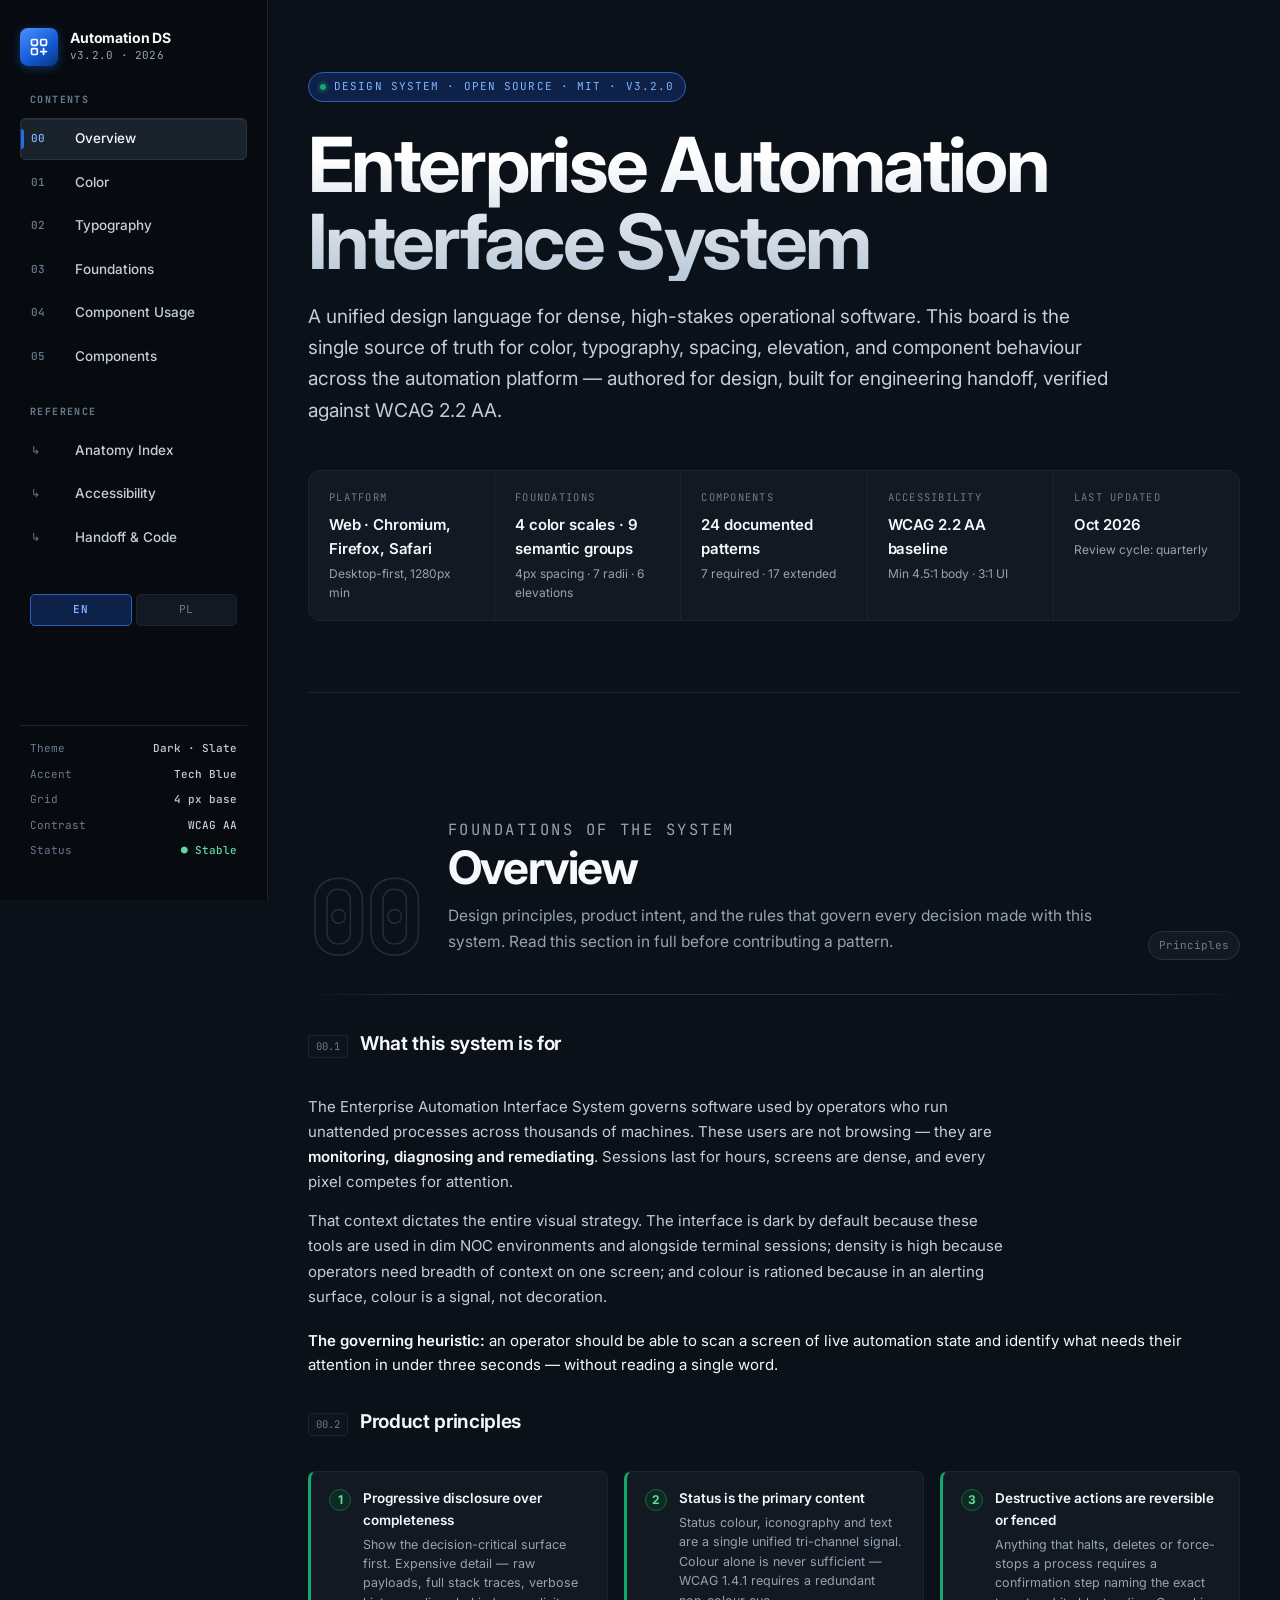
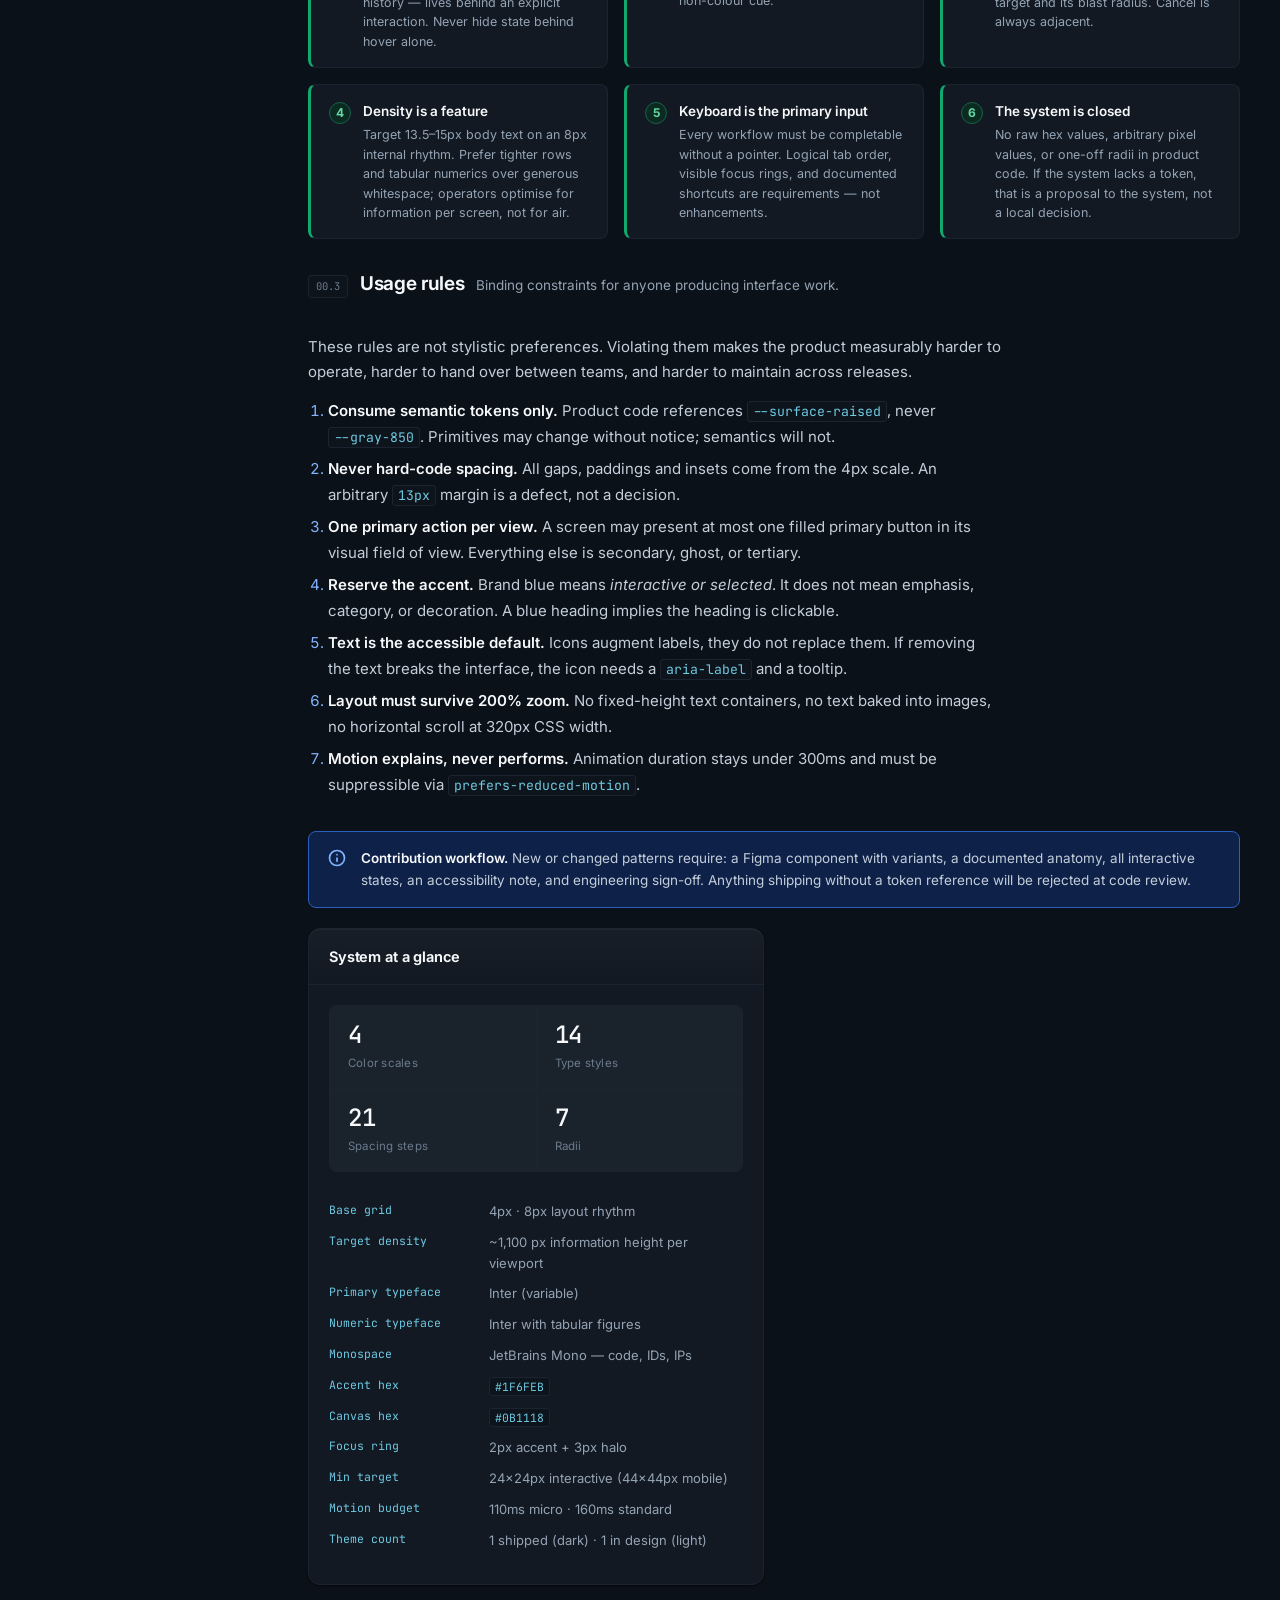
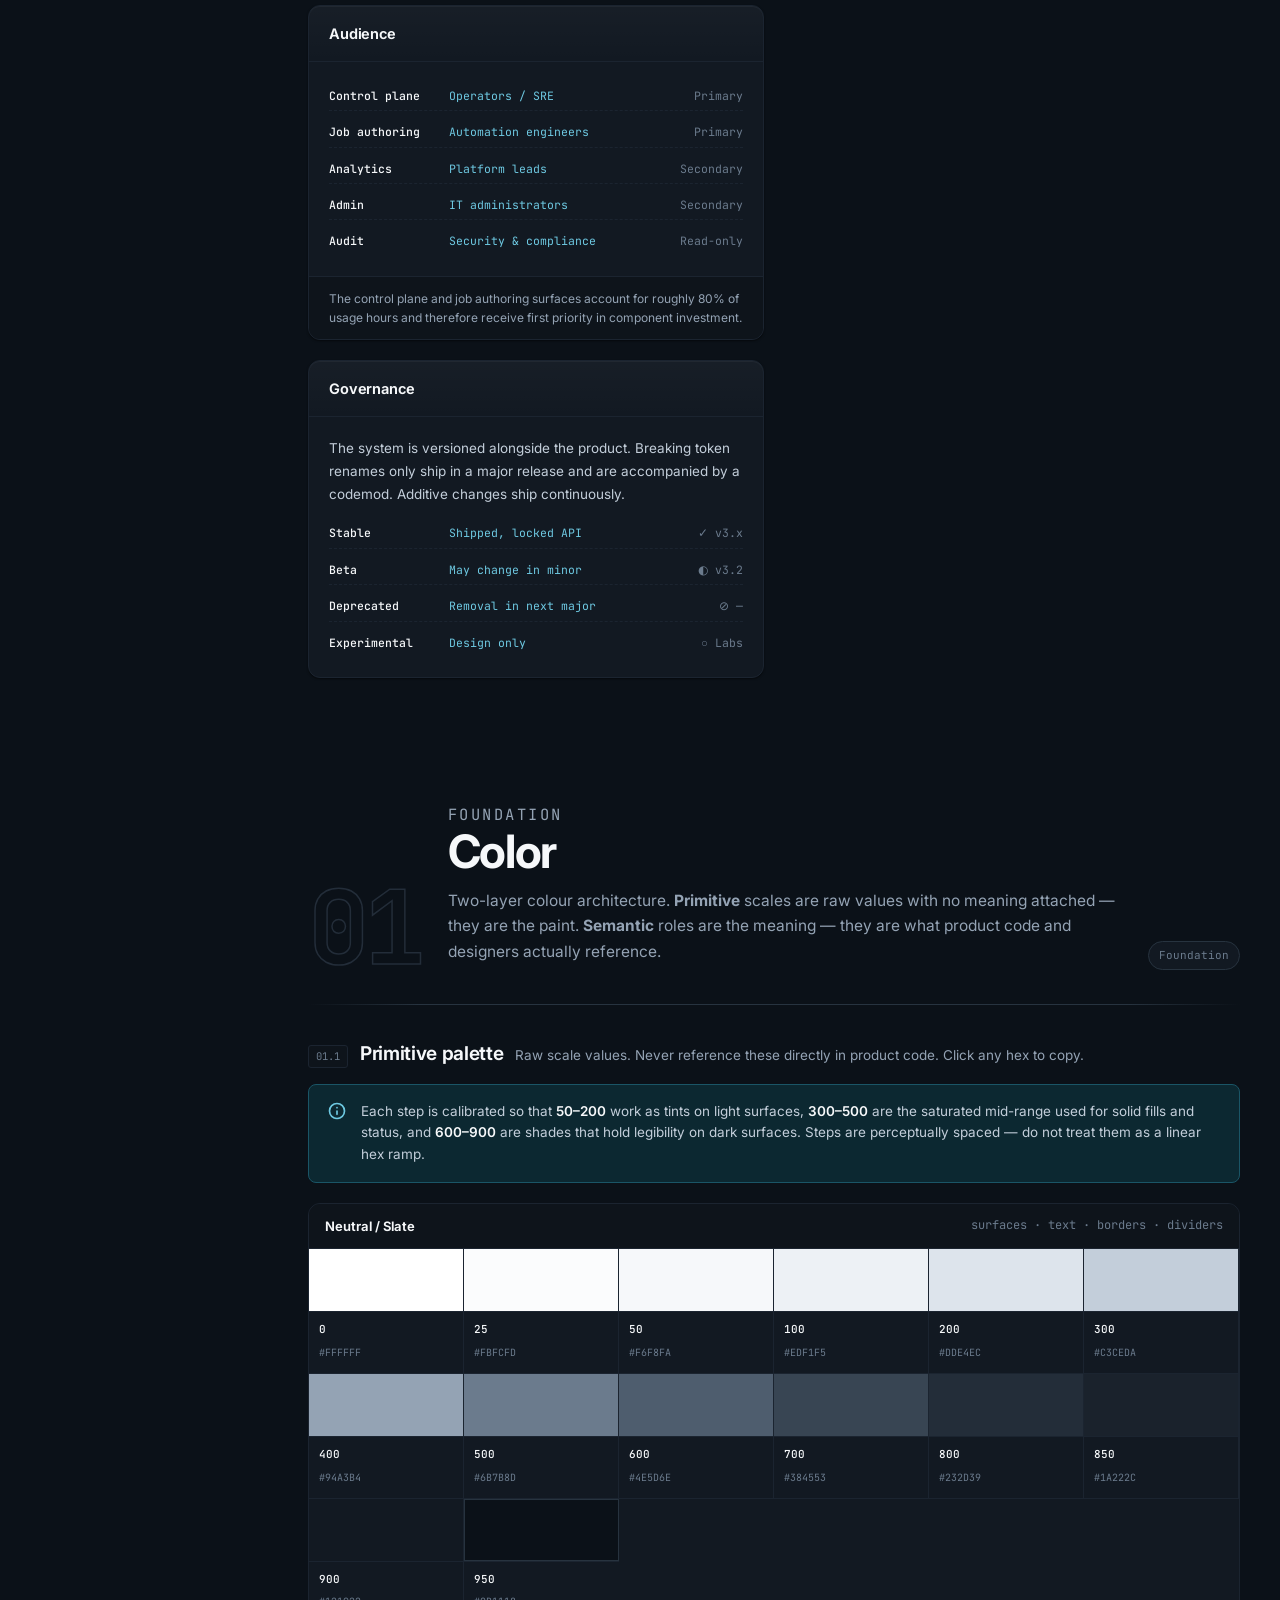
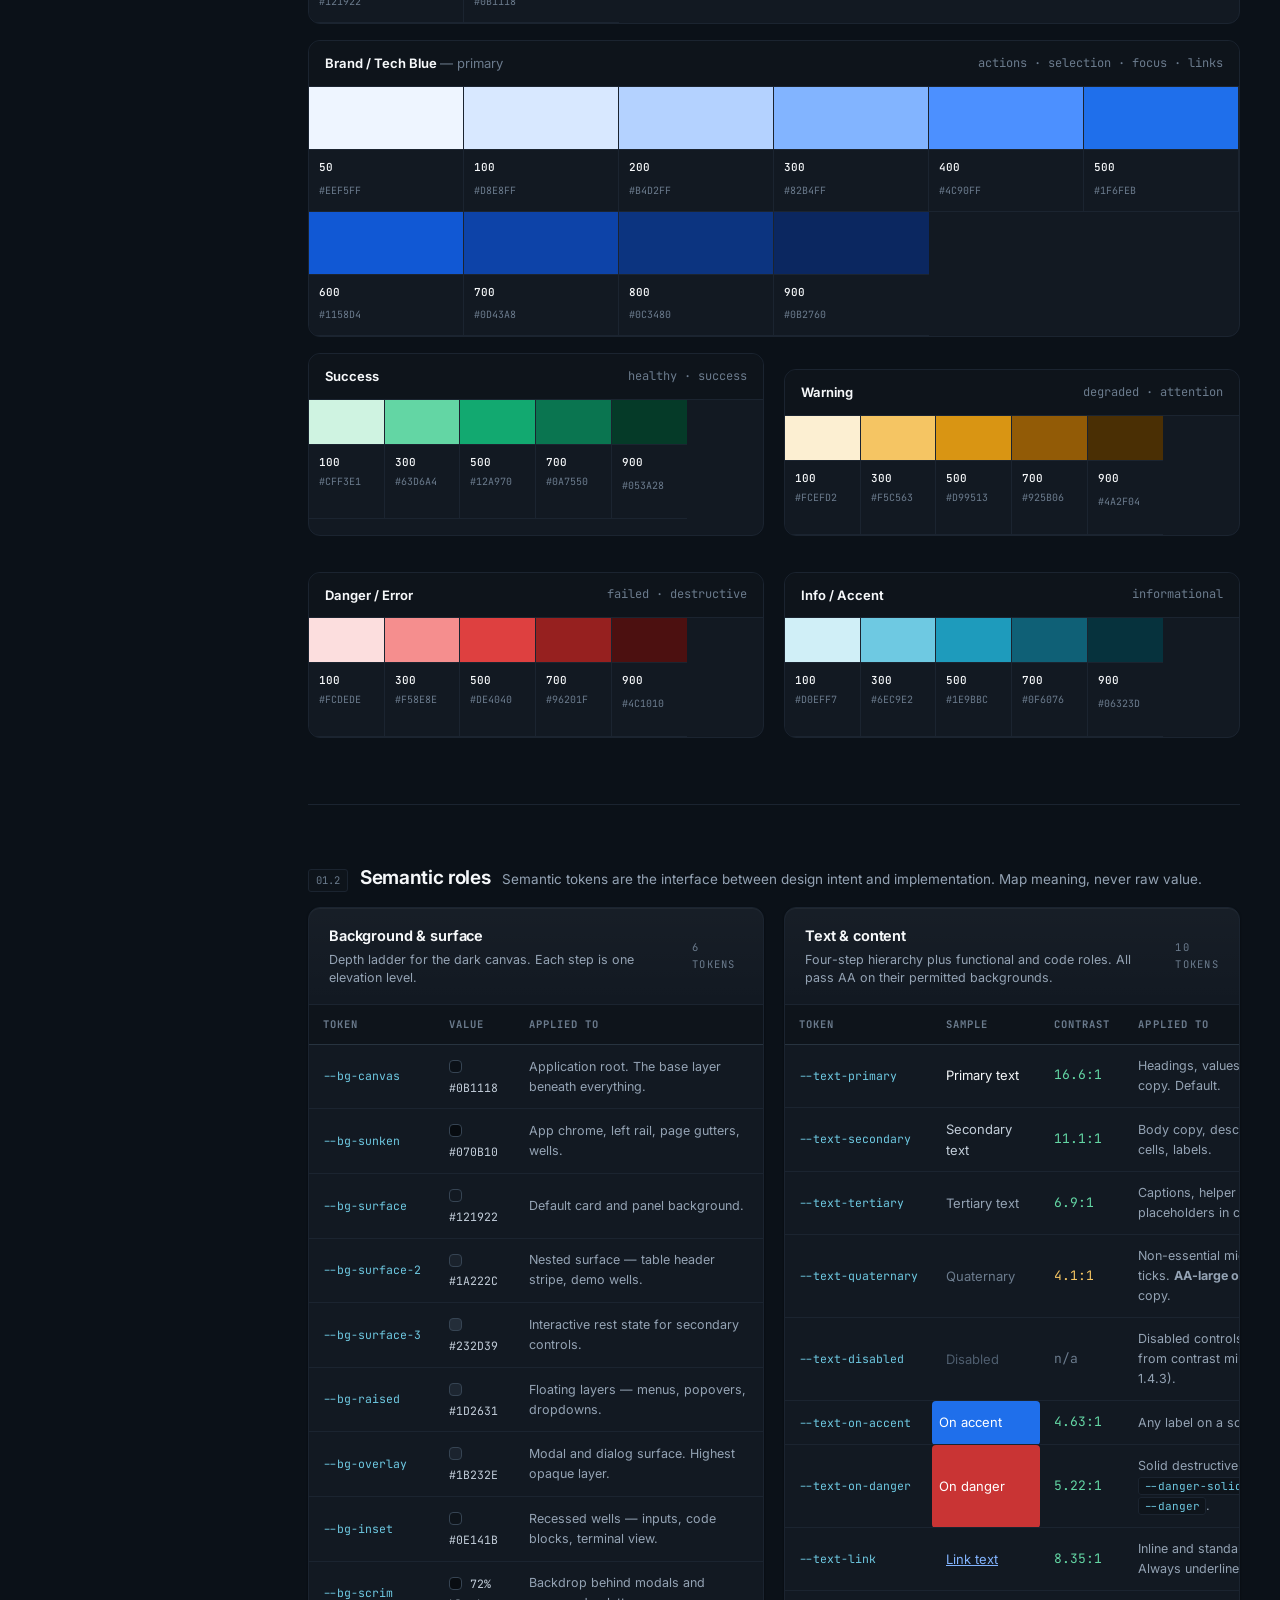
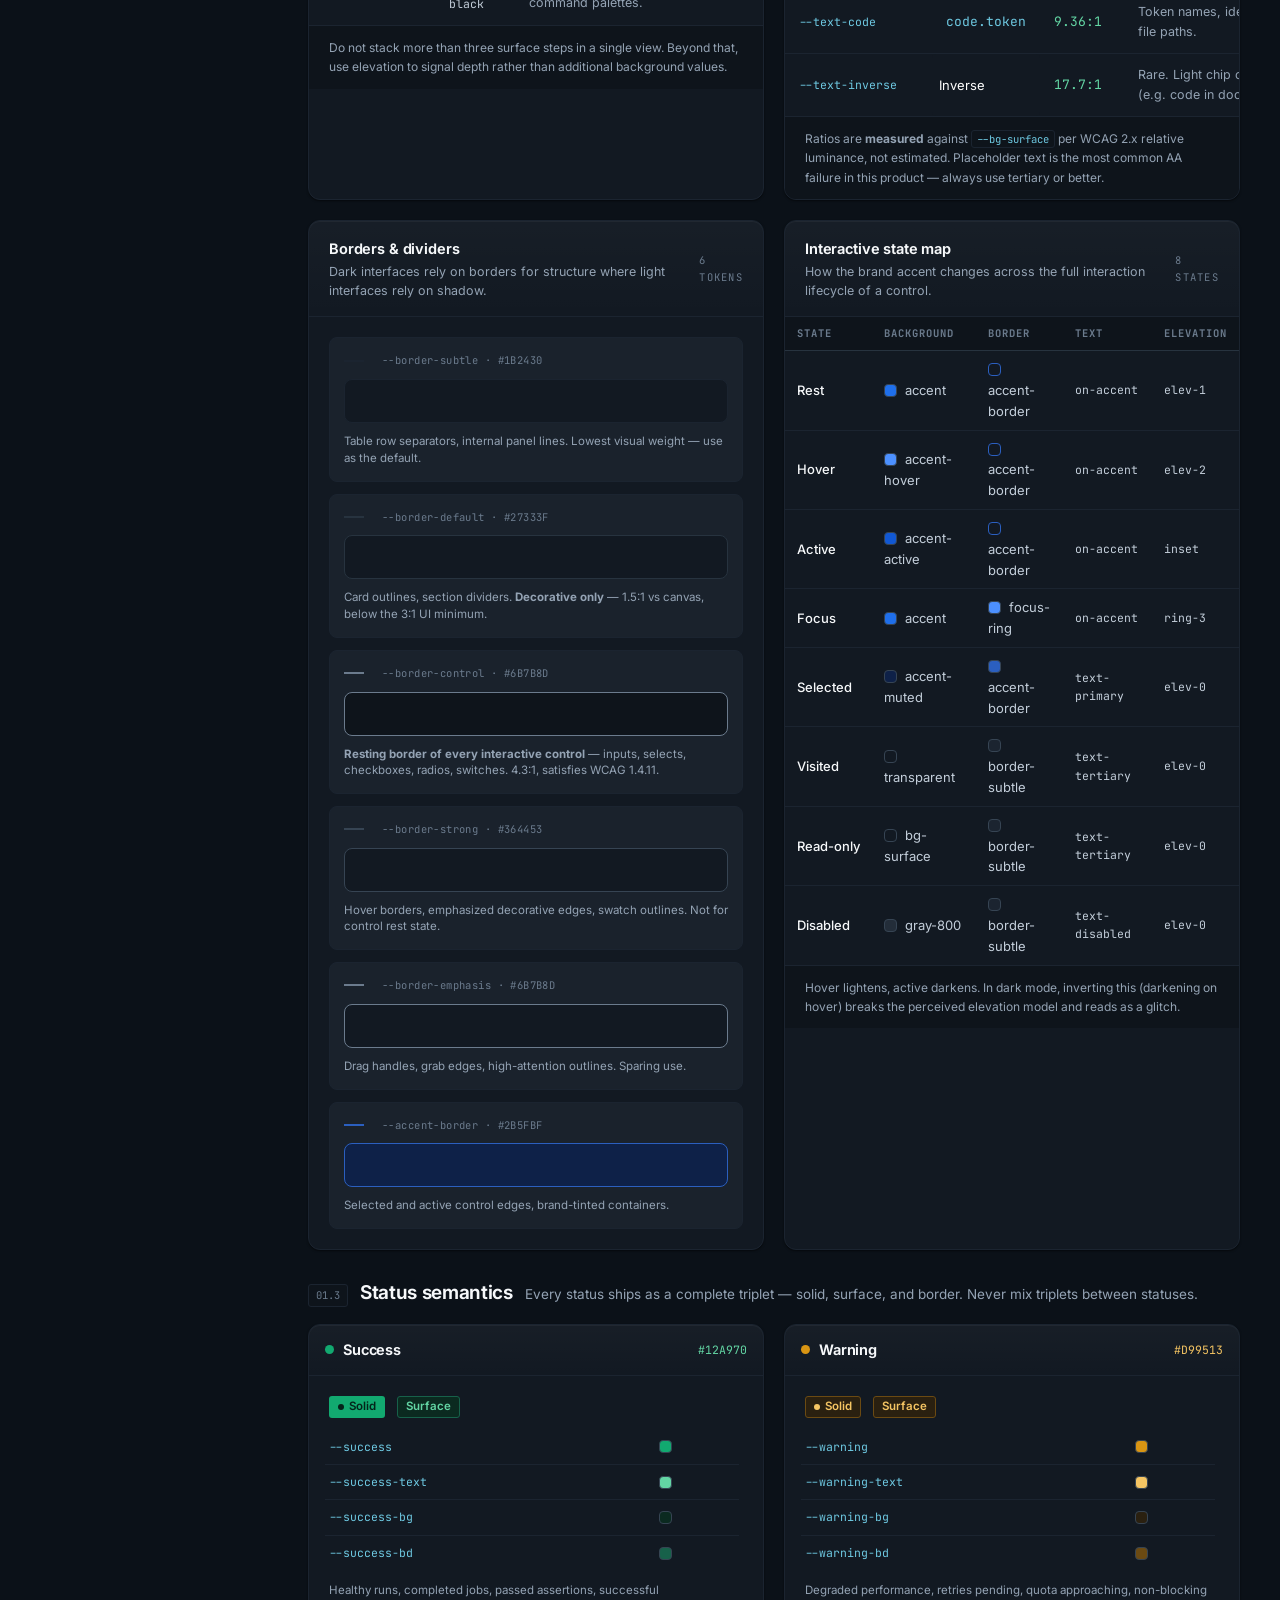
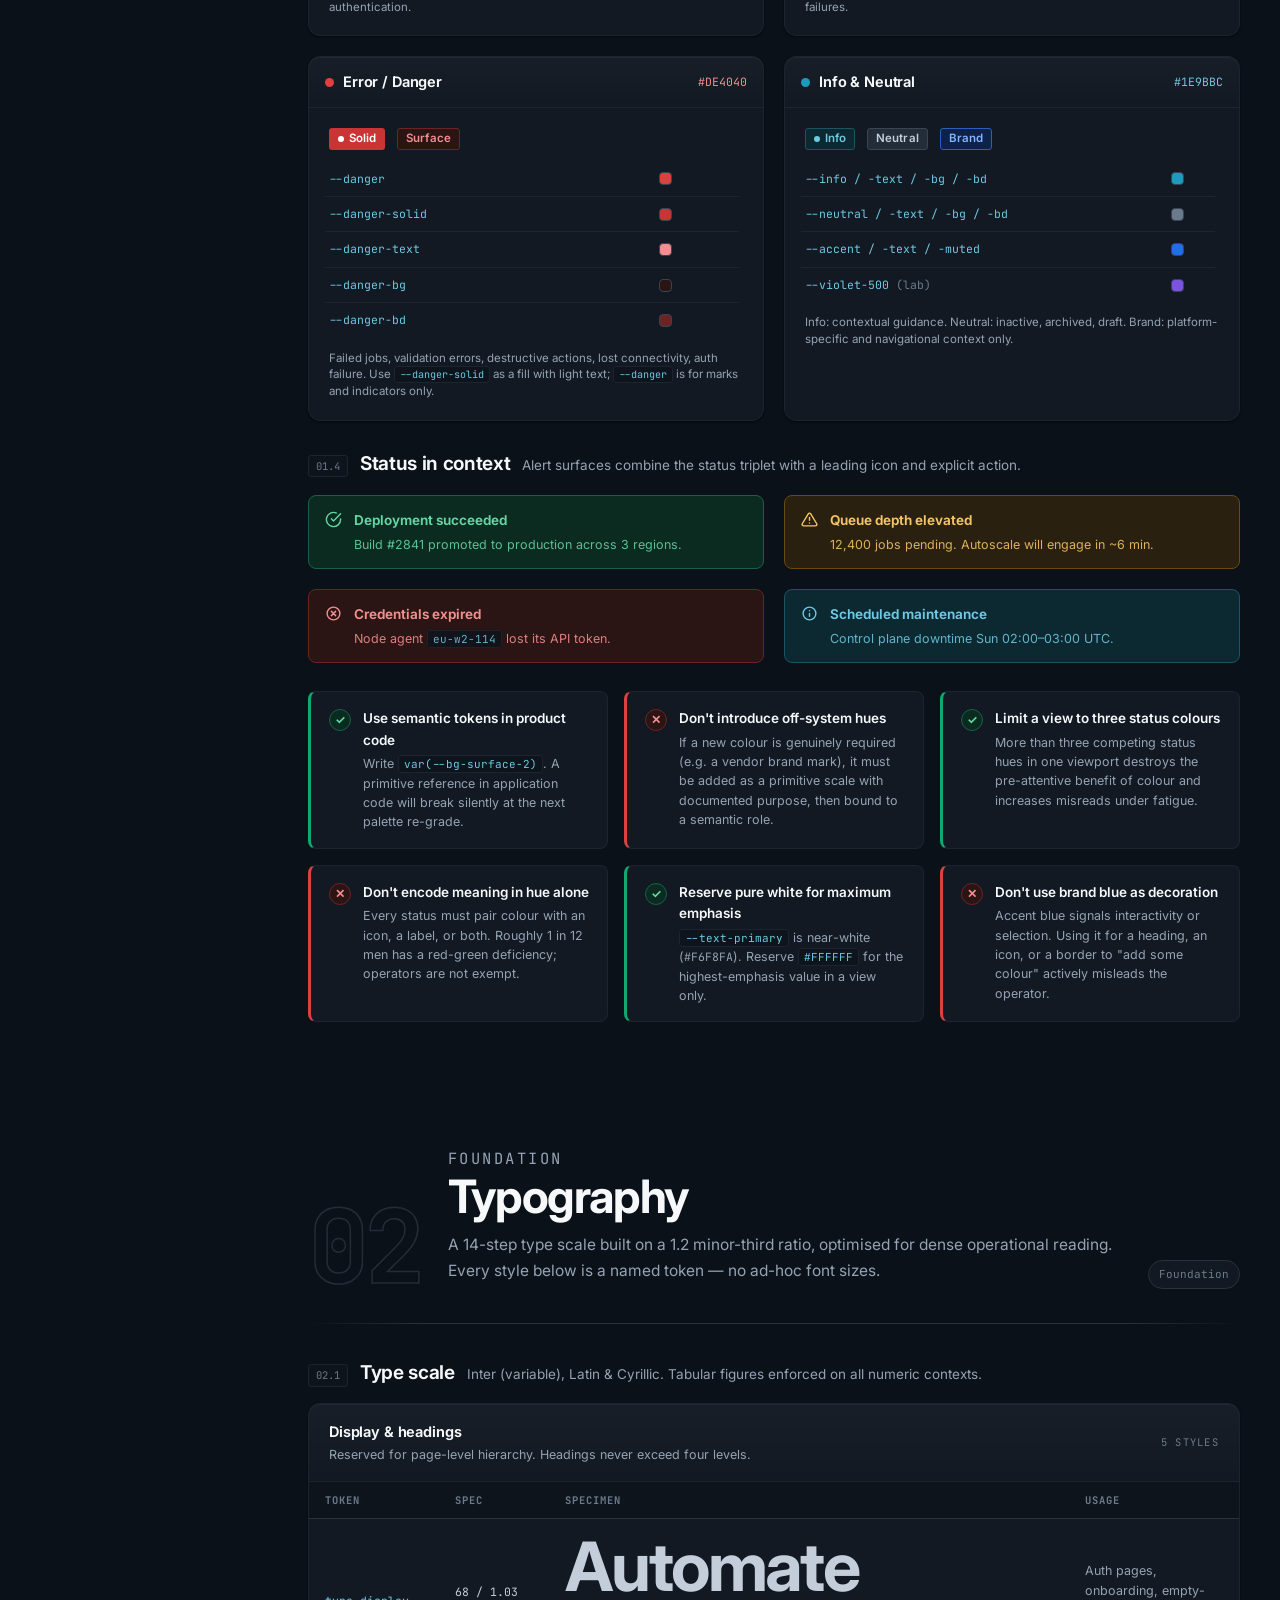
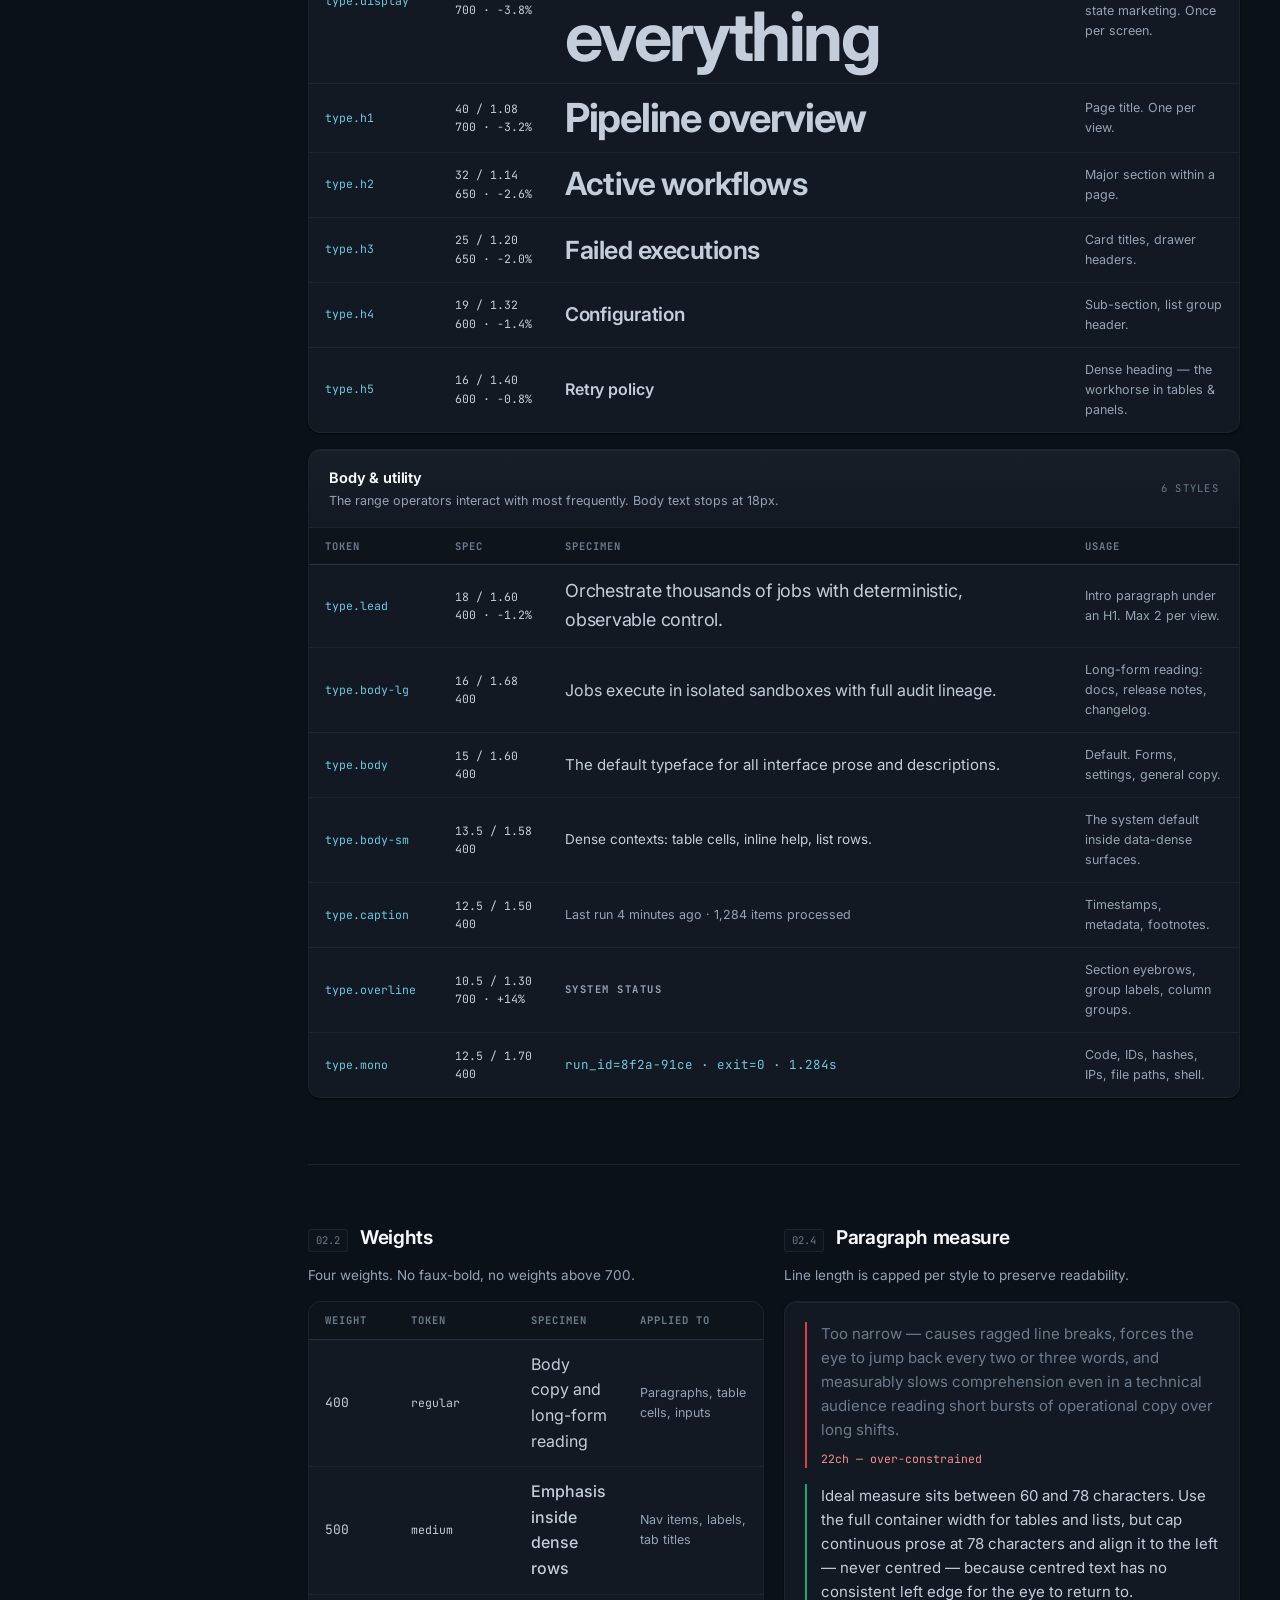
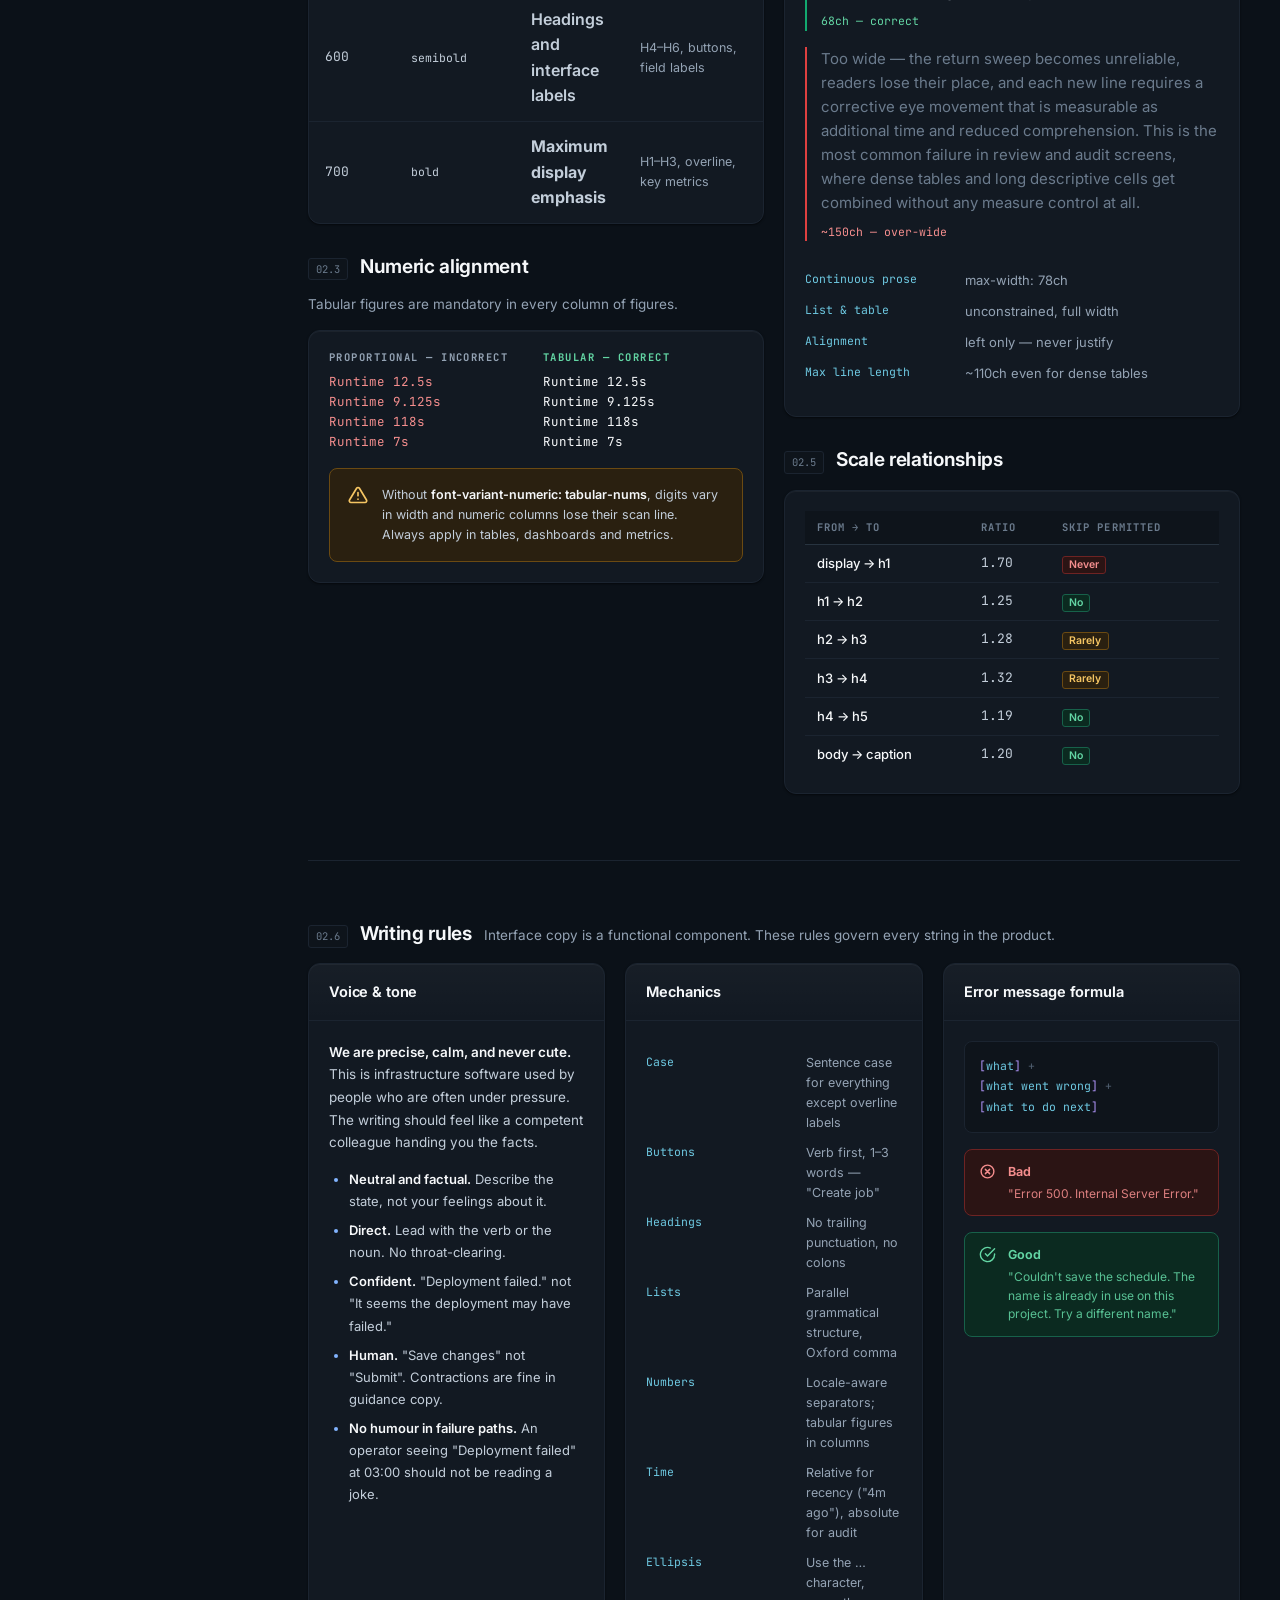
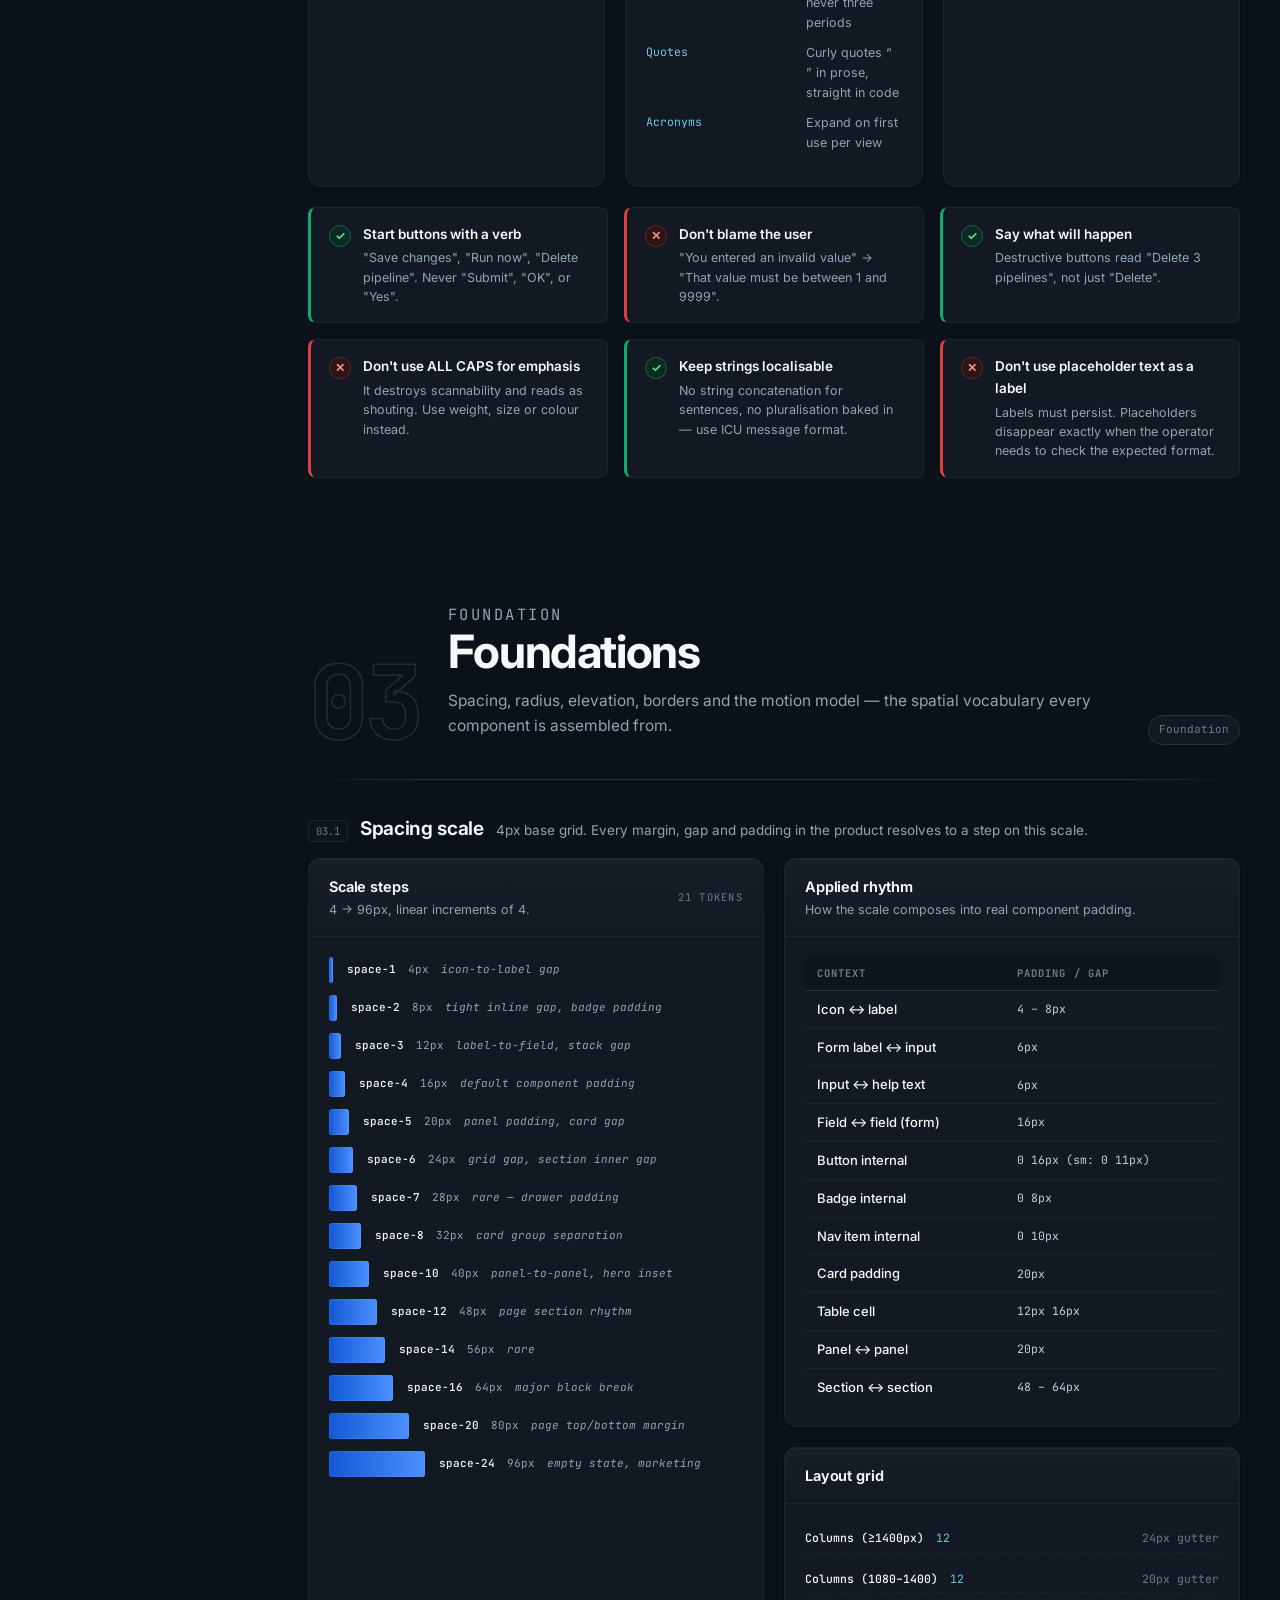
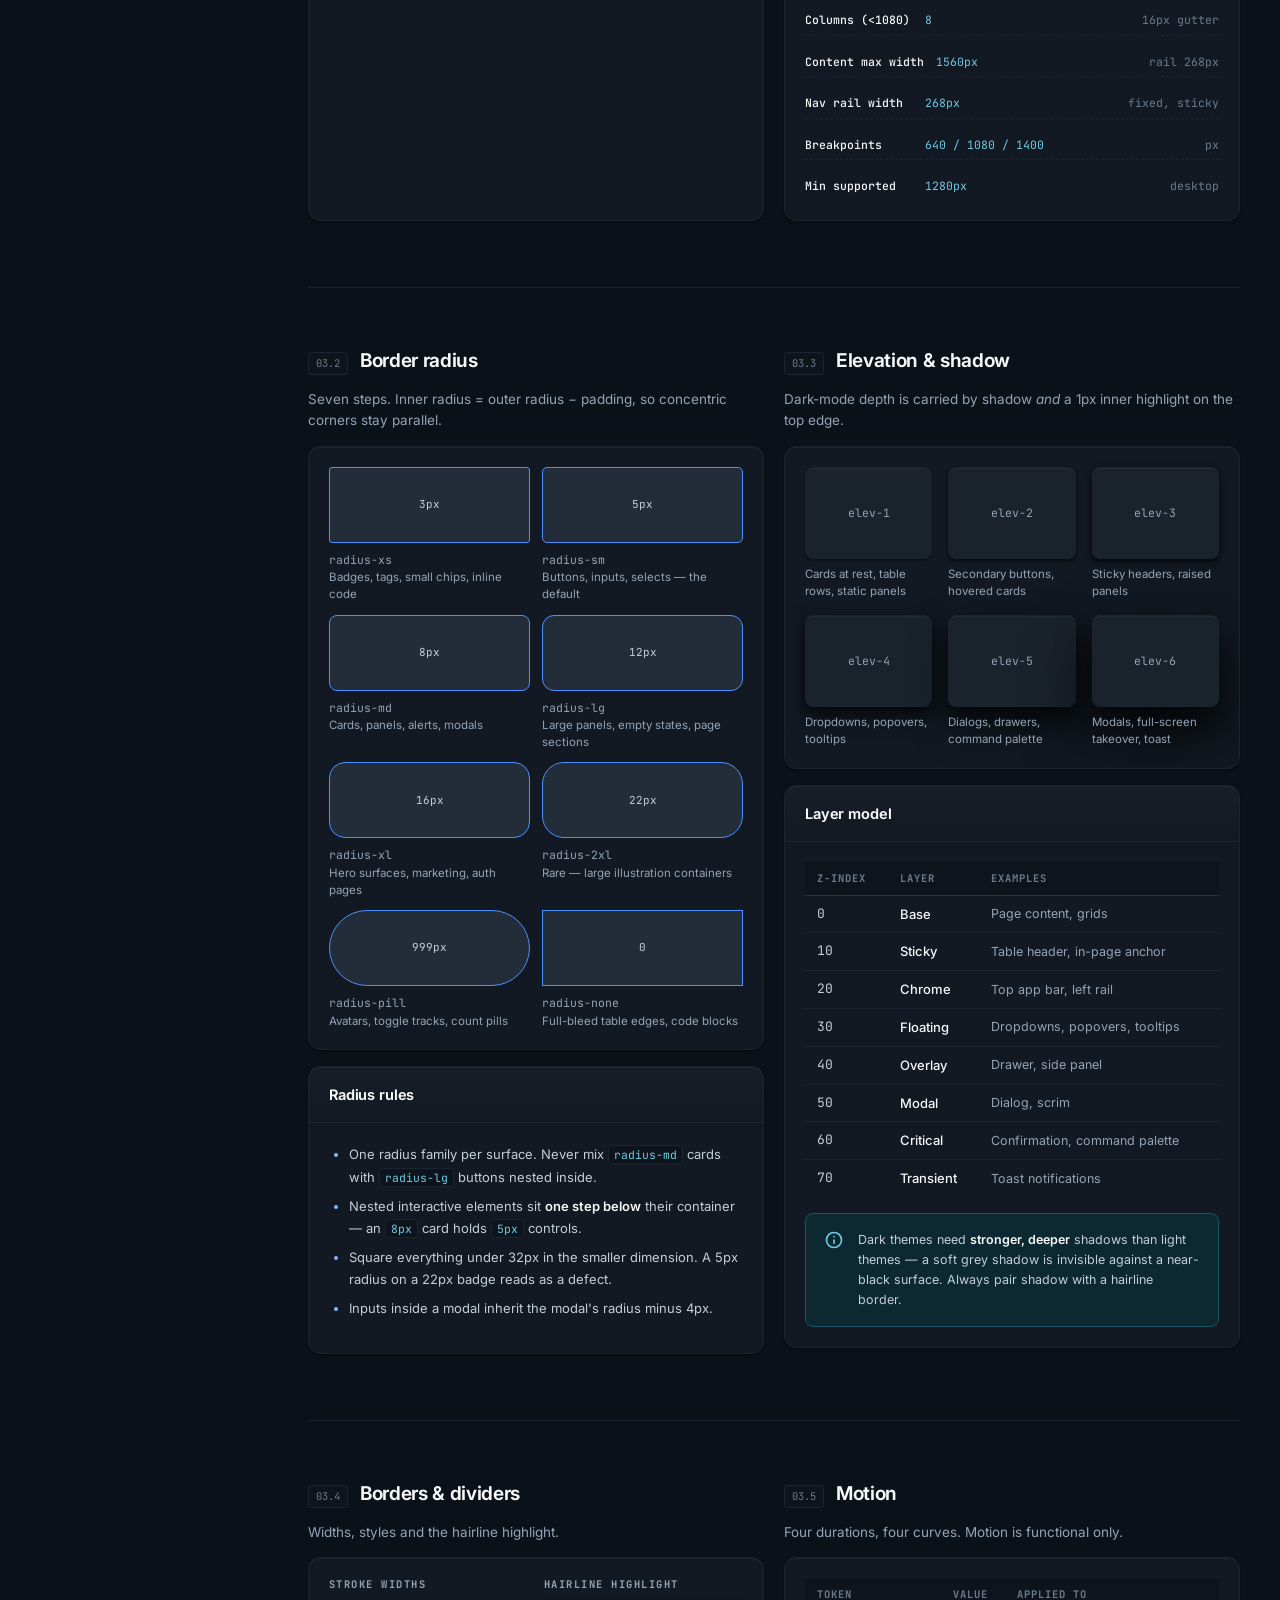
==== commit b2f80000: "feat(licence): MIT, with the notice carried by the copied artefacts The board advertised "Internal U" ====
--- a/index.html
+++ b/index.html
@@ -920,7 +920,7 @@
 
   <!-- ------------------------------------------------------------ COVER -->
   <header class="cover">
-    <div class="cover__eyebrow"><span class="dot"></span> Design System · Internal Use · v3.2.0</div>
+    <div class="cover__eyebrow"><span class="dot"></span> Design System · Open Source · MIT · v3.2.0</div>
     <h1>Enterprise Automation<br/>Interface System</h1>
     <p class="cover__lede">
       A unified design language for dense, high-stakes operational software. This board is the single source of
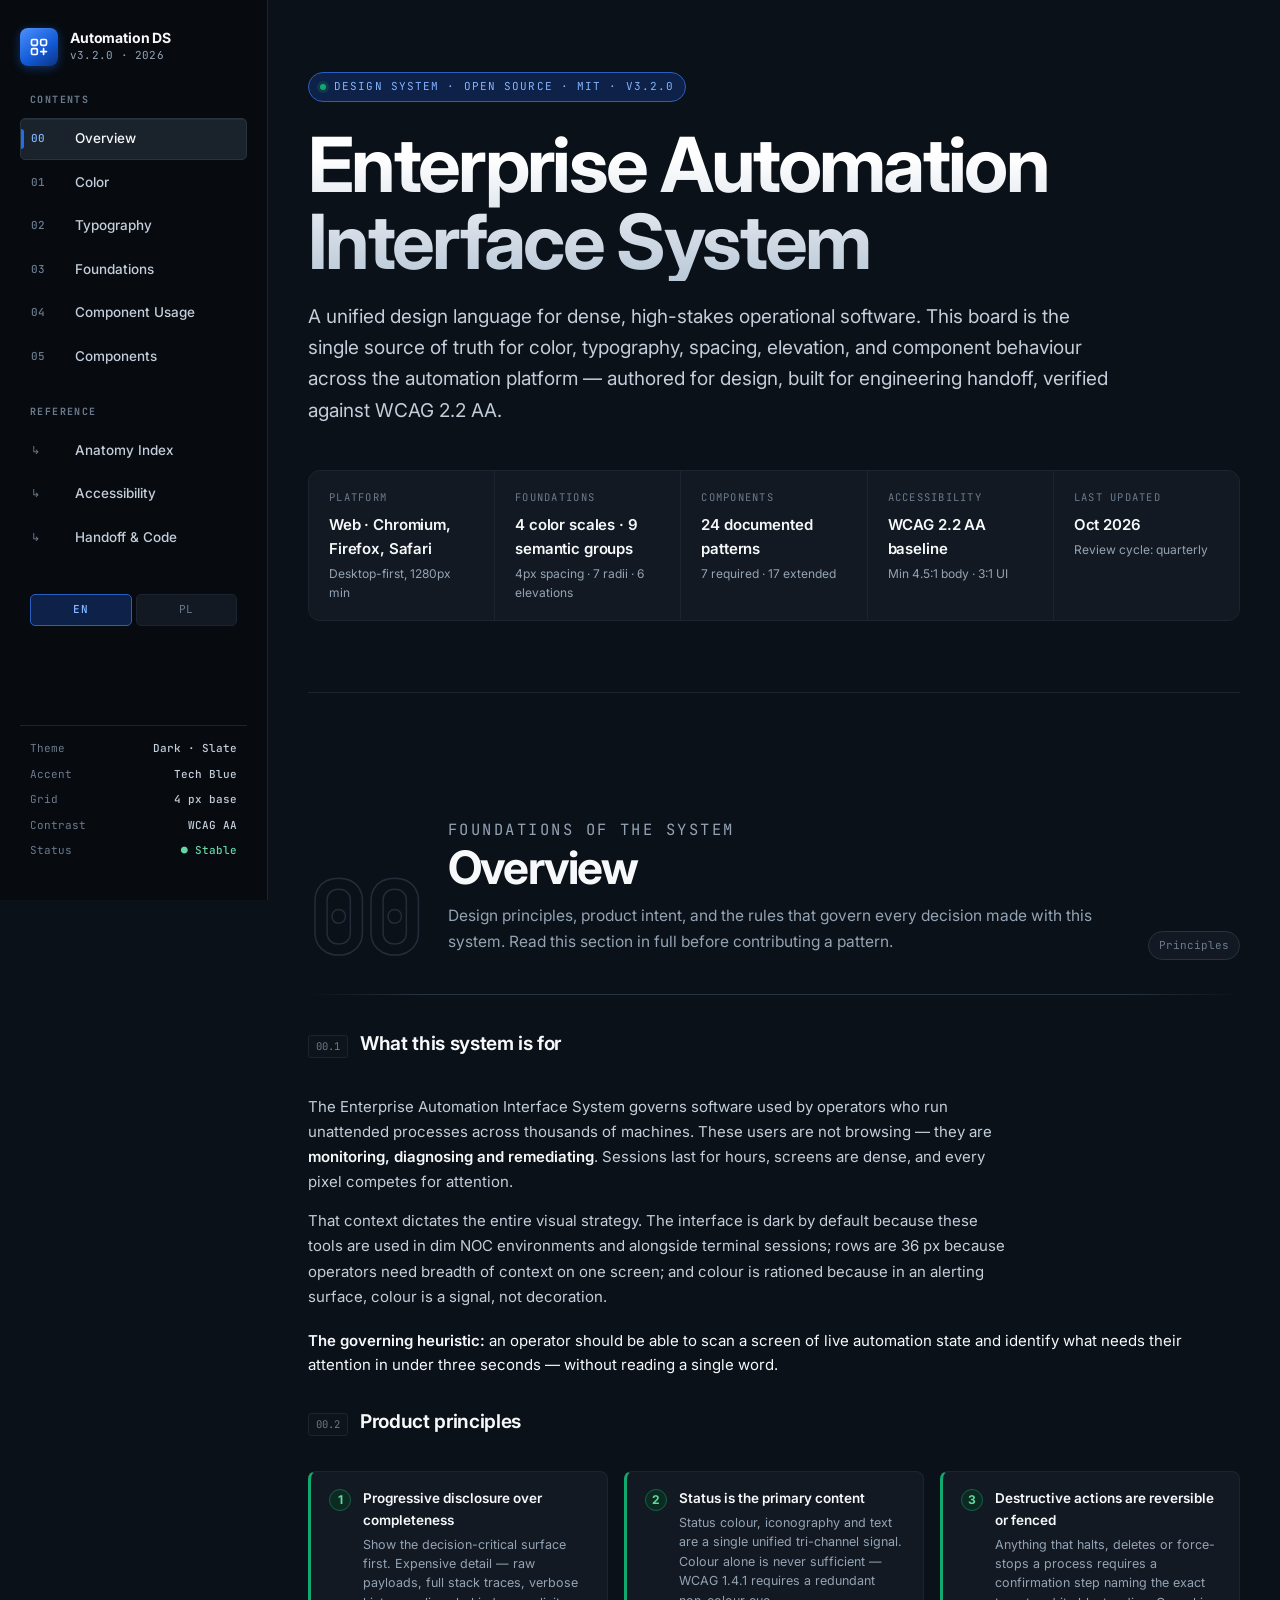
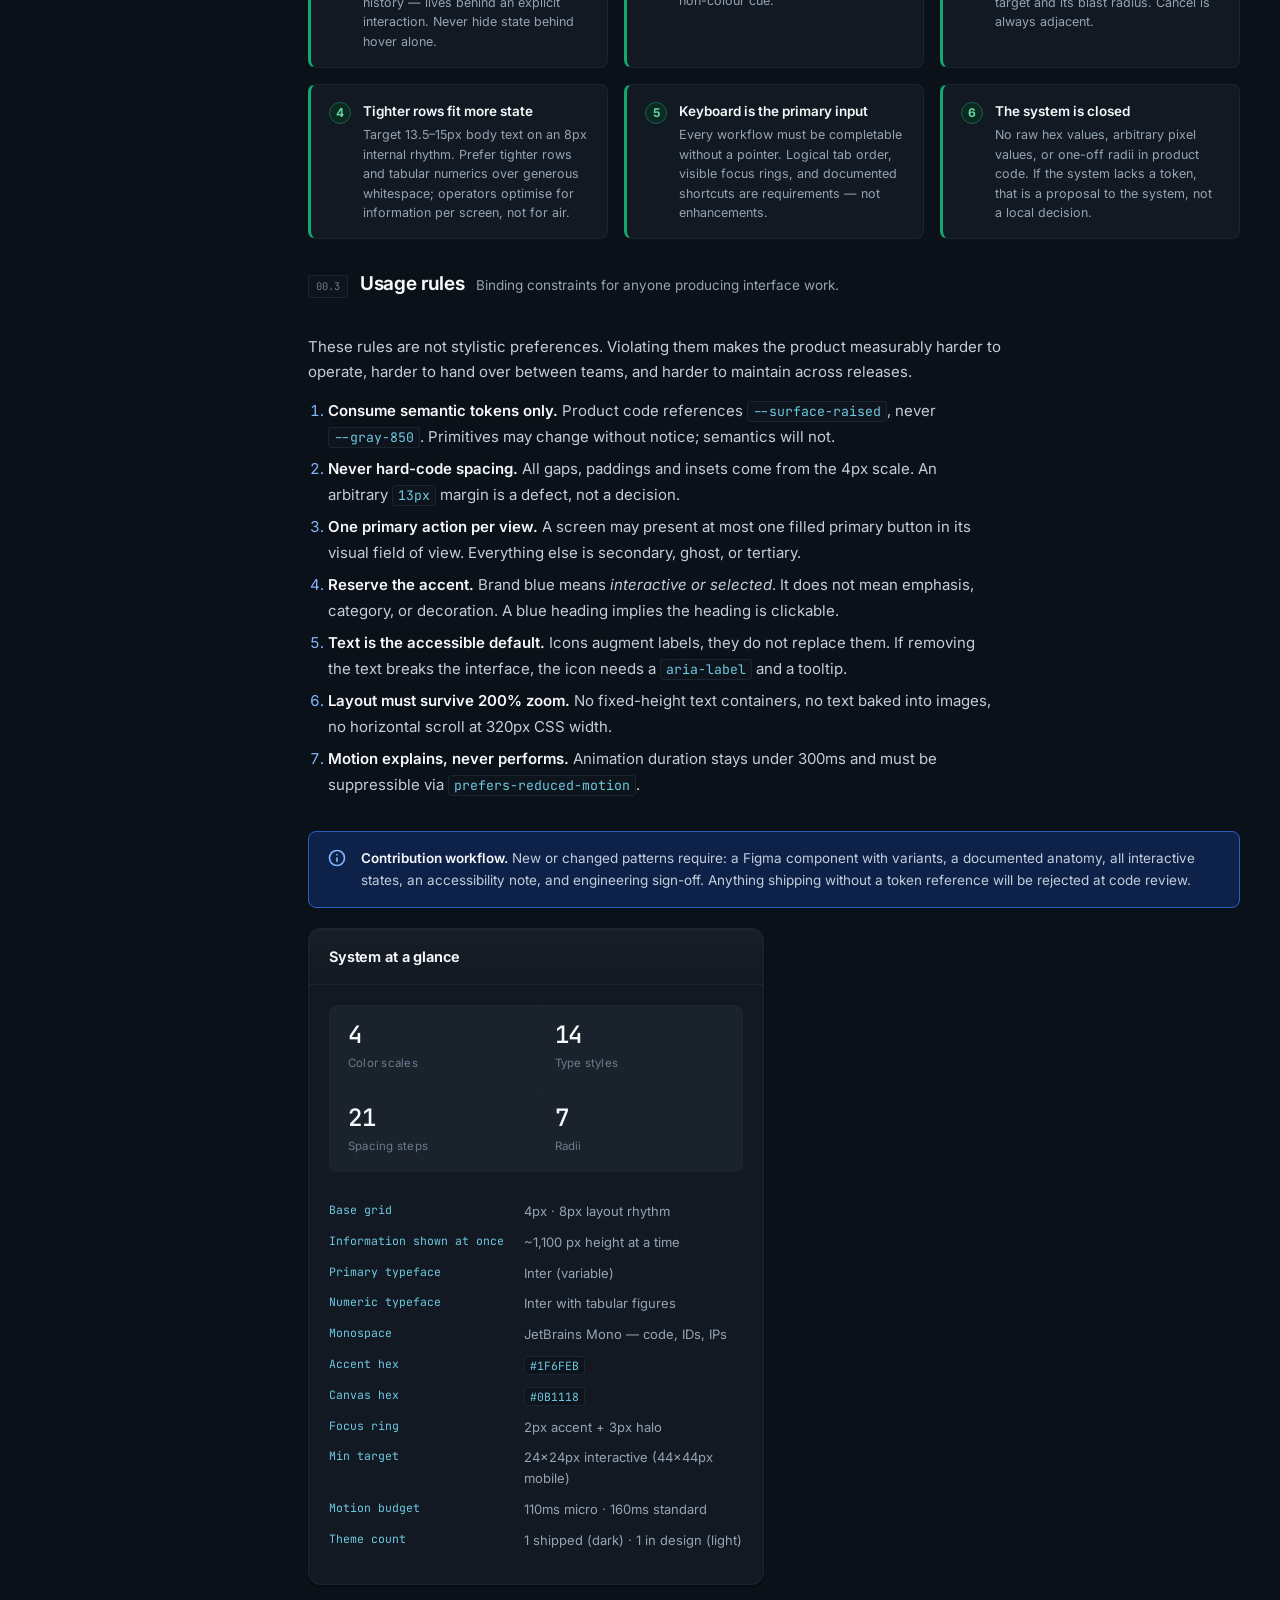
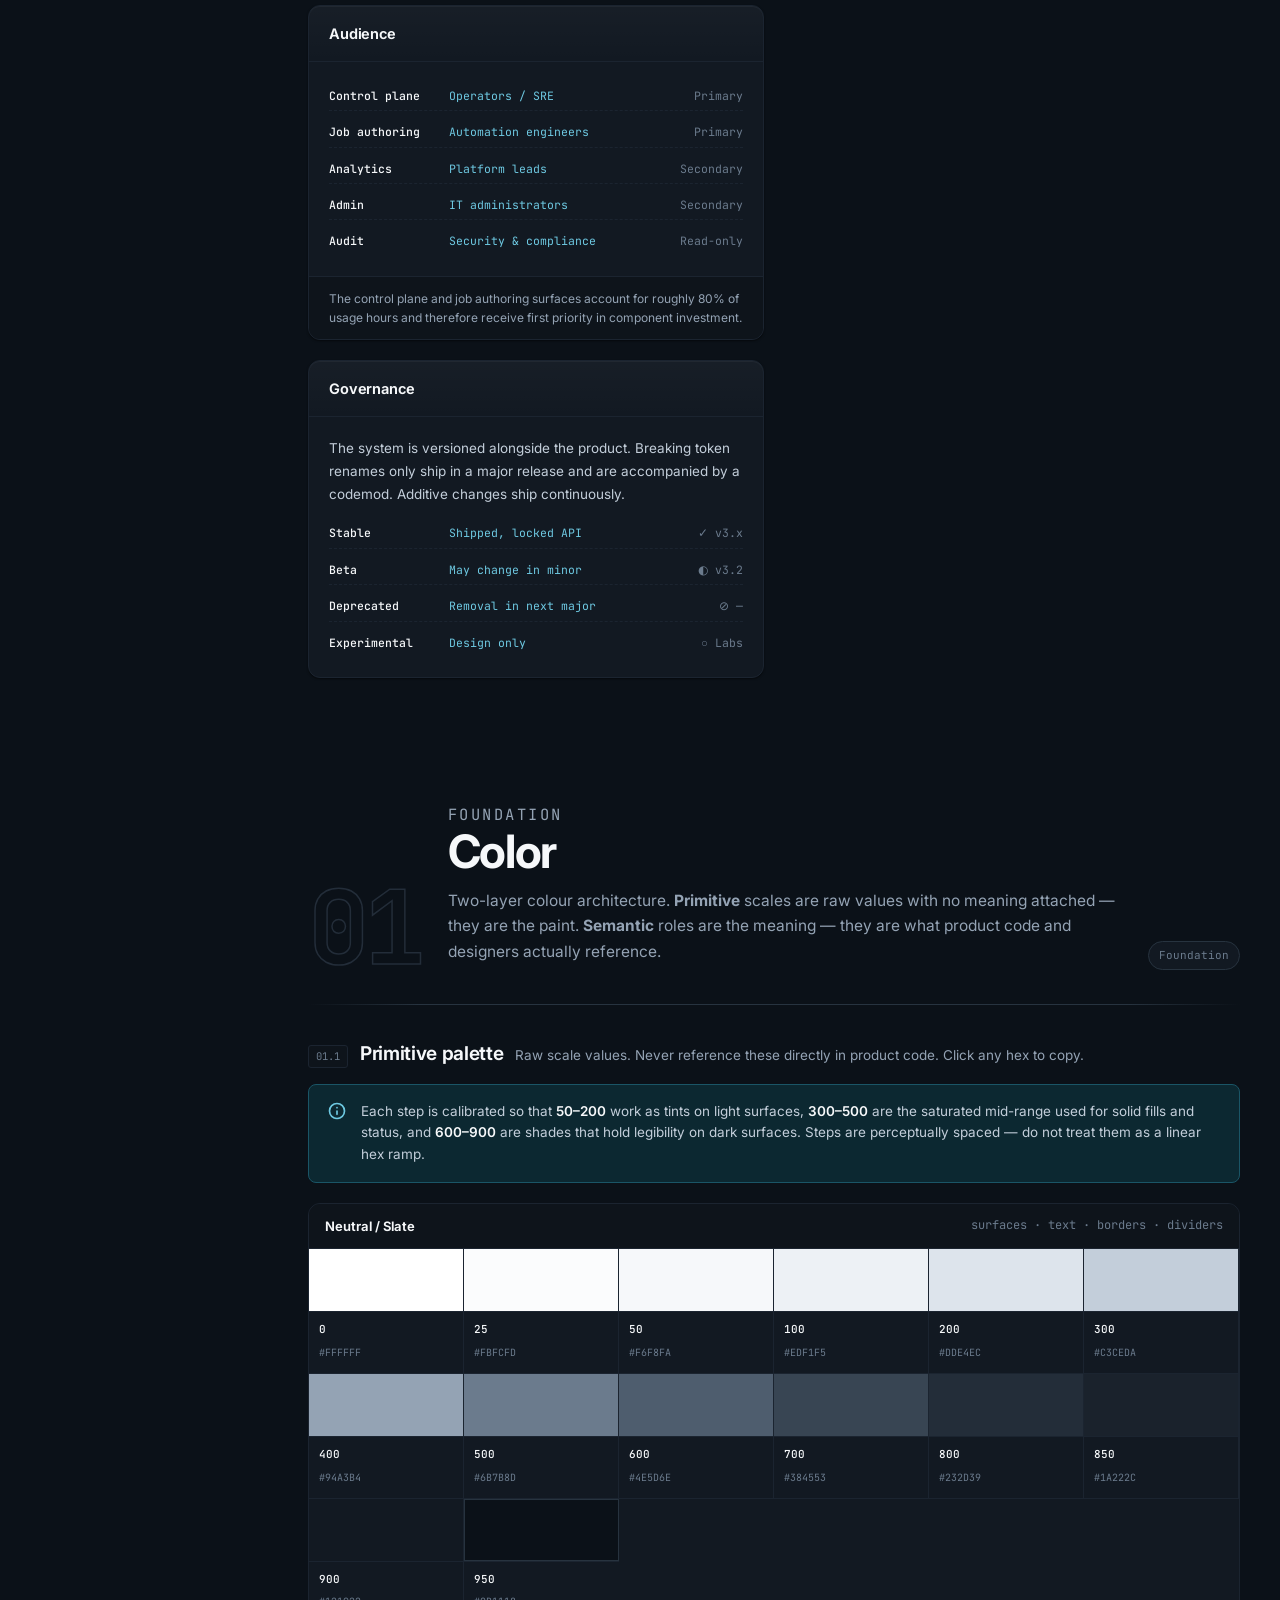
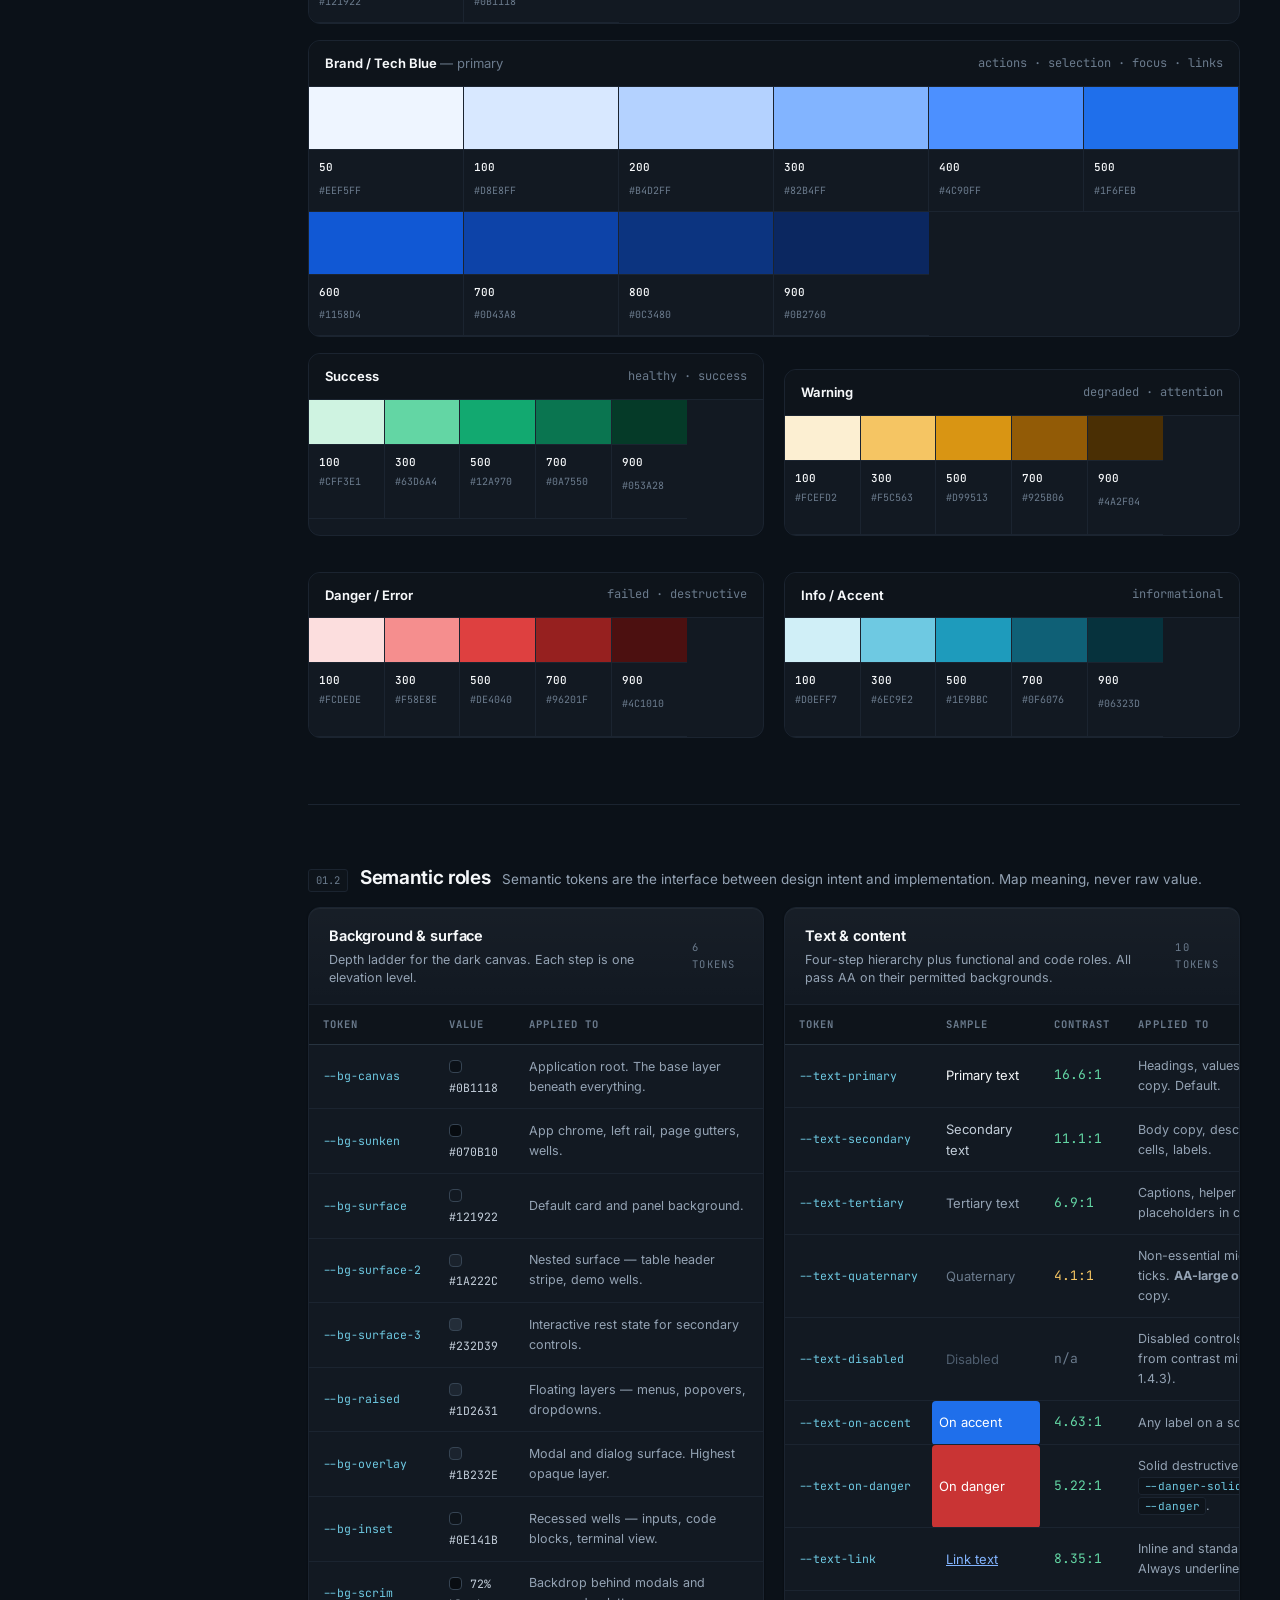
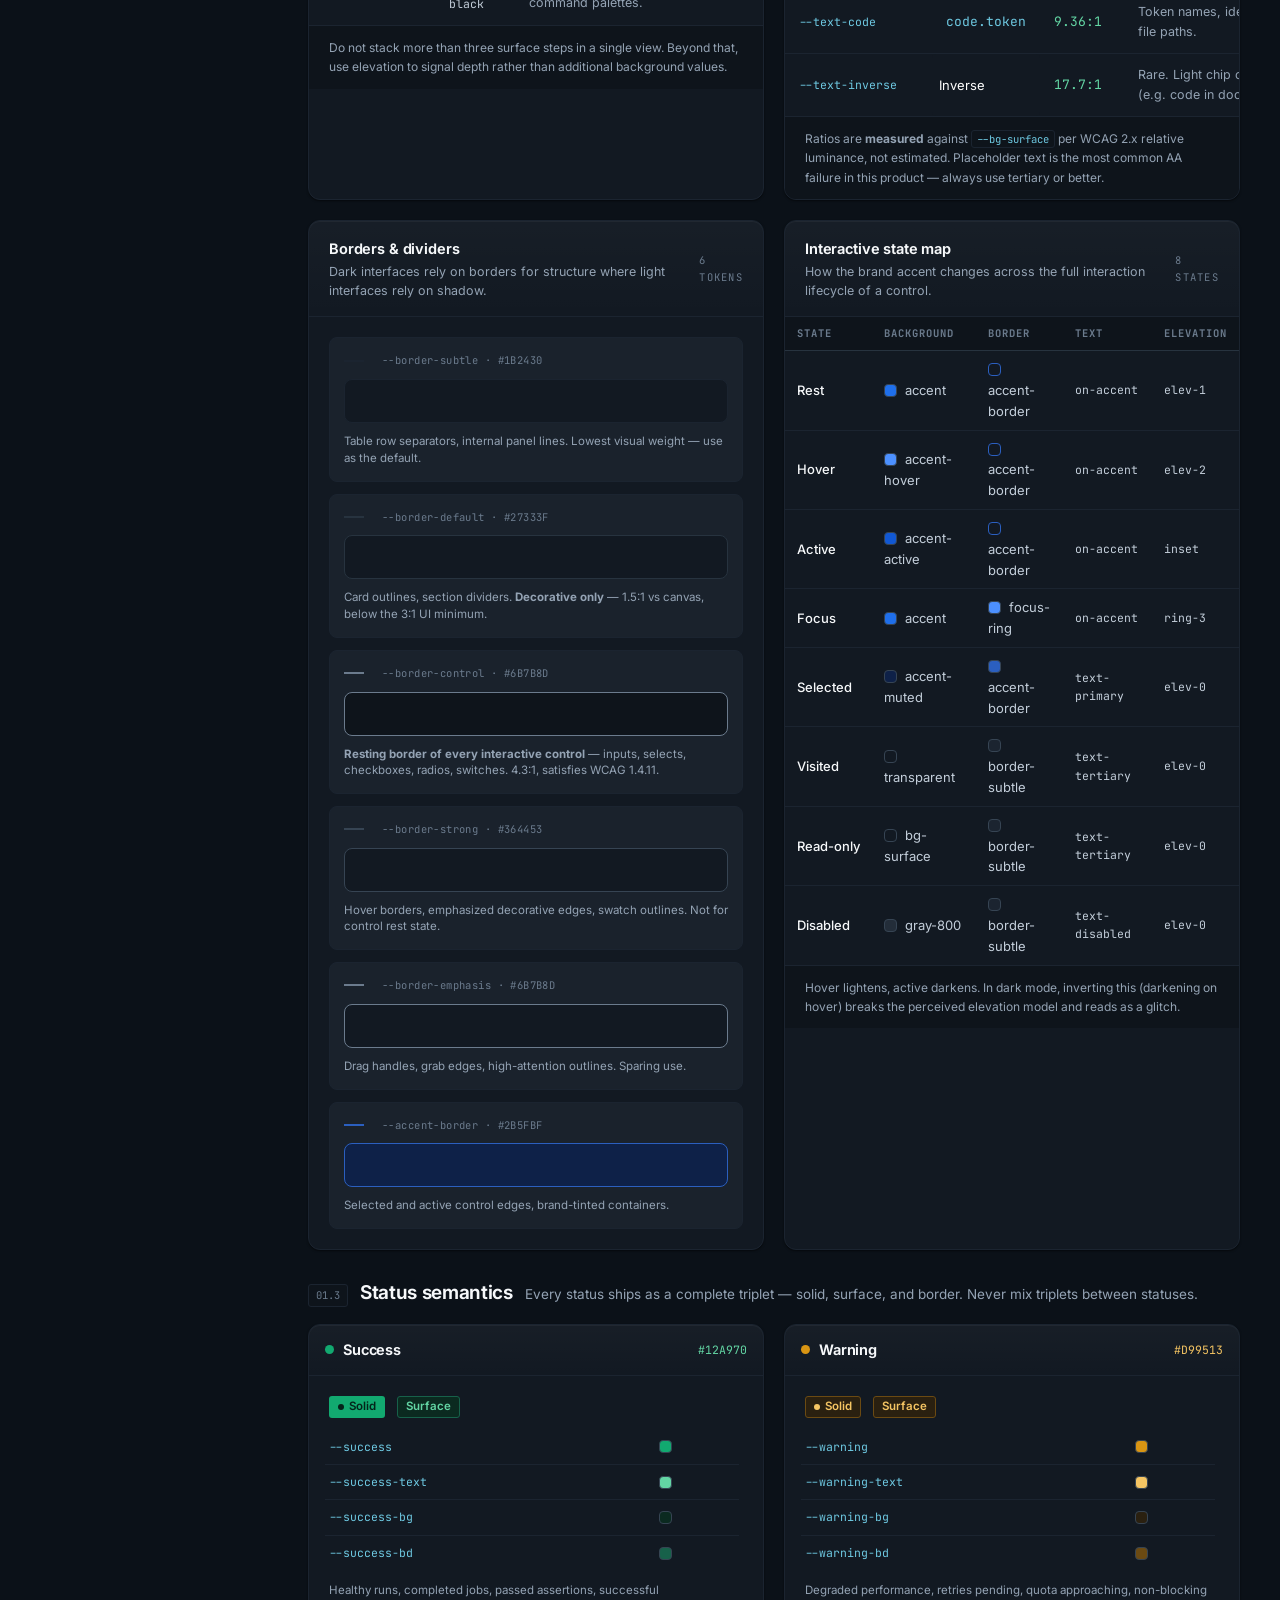
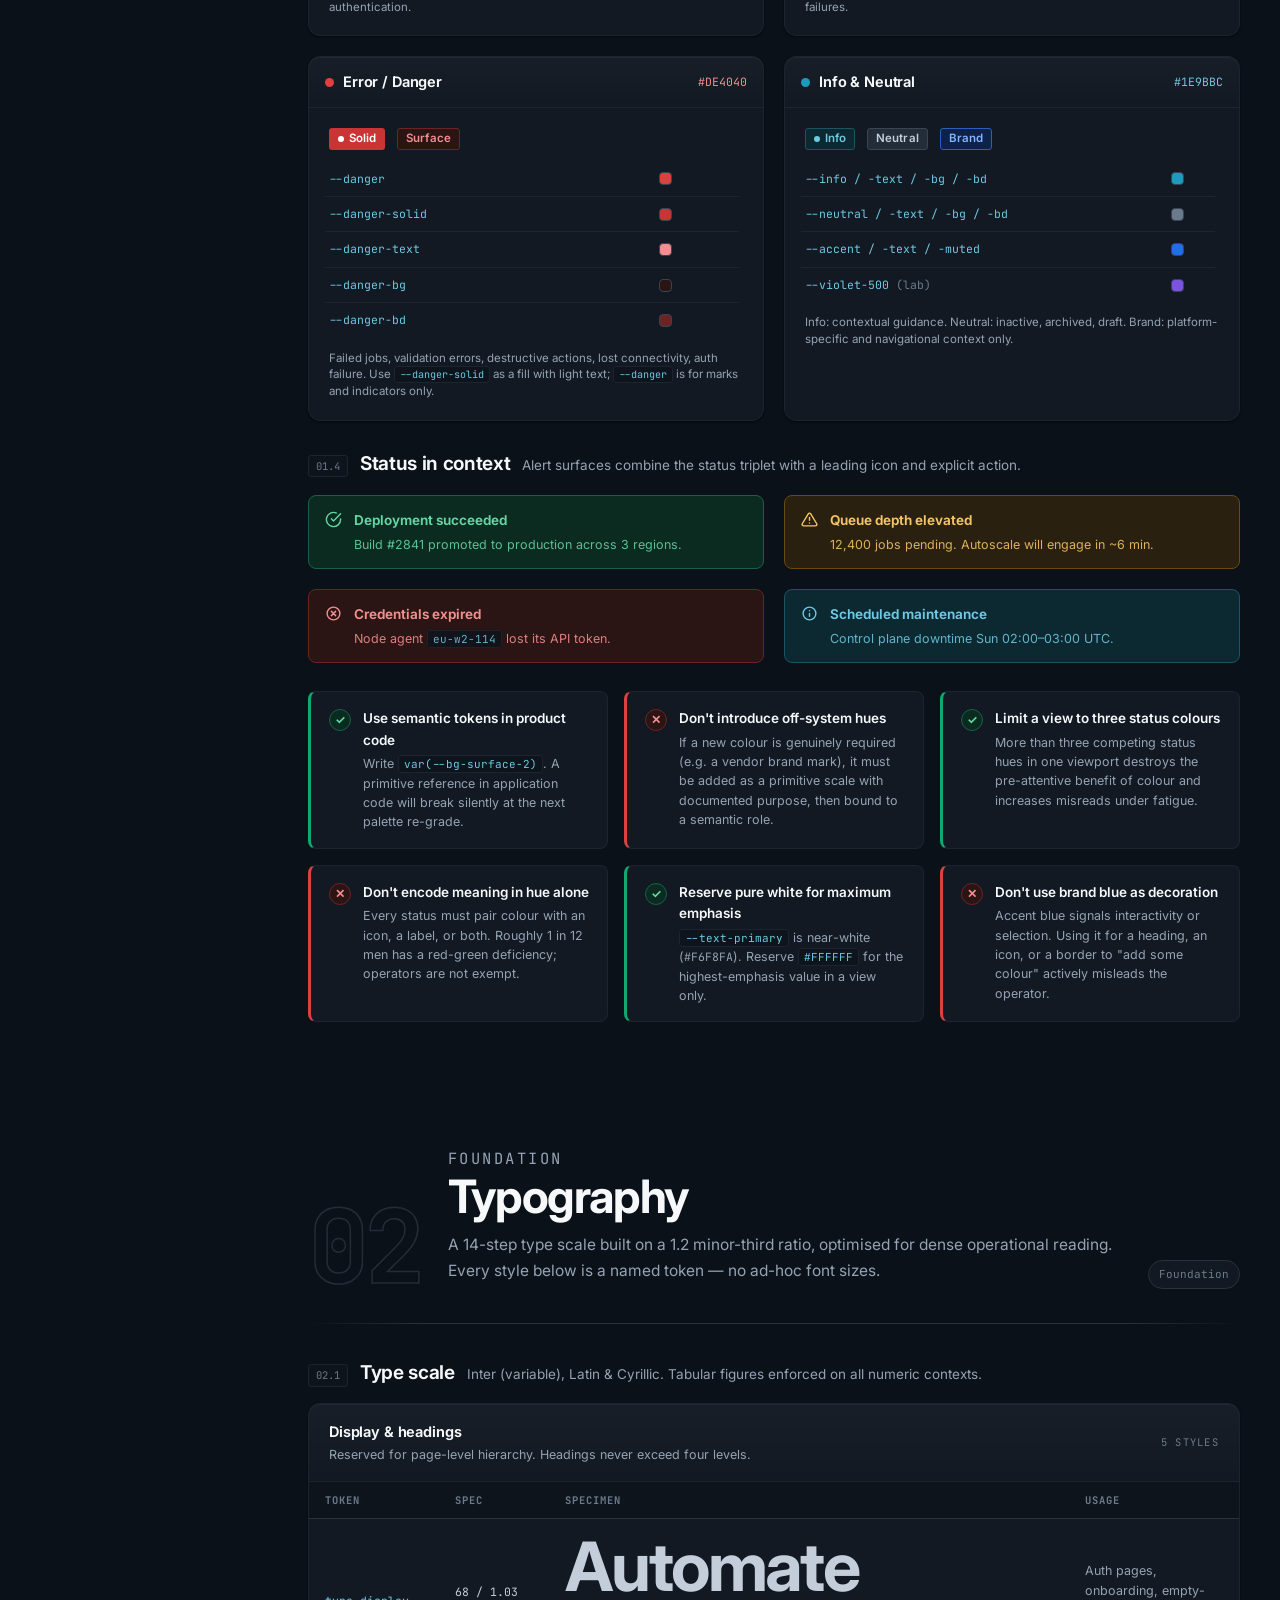
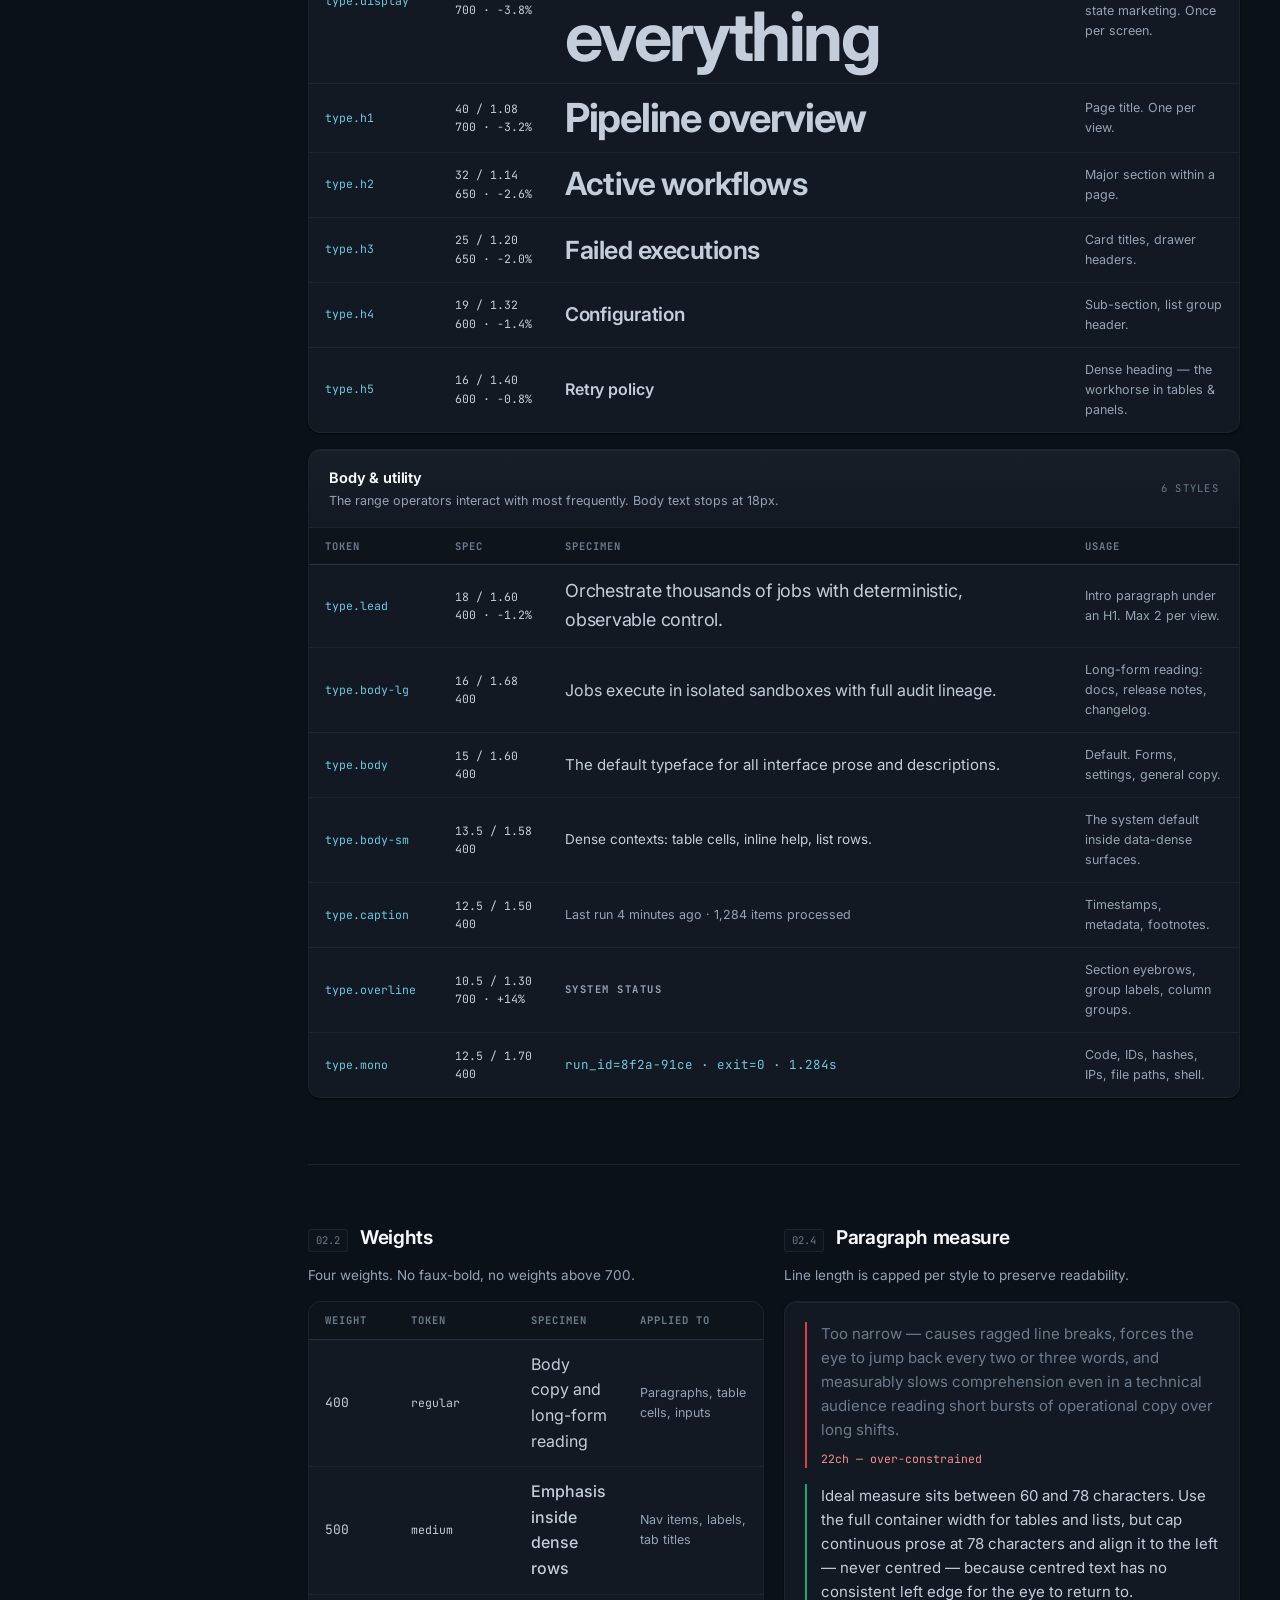
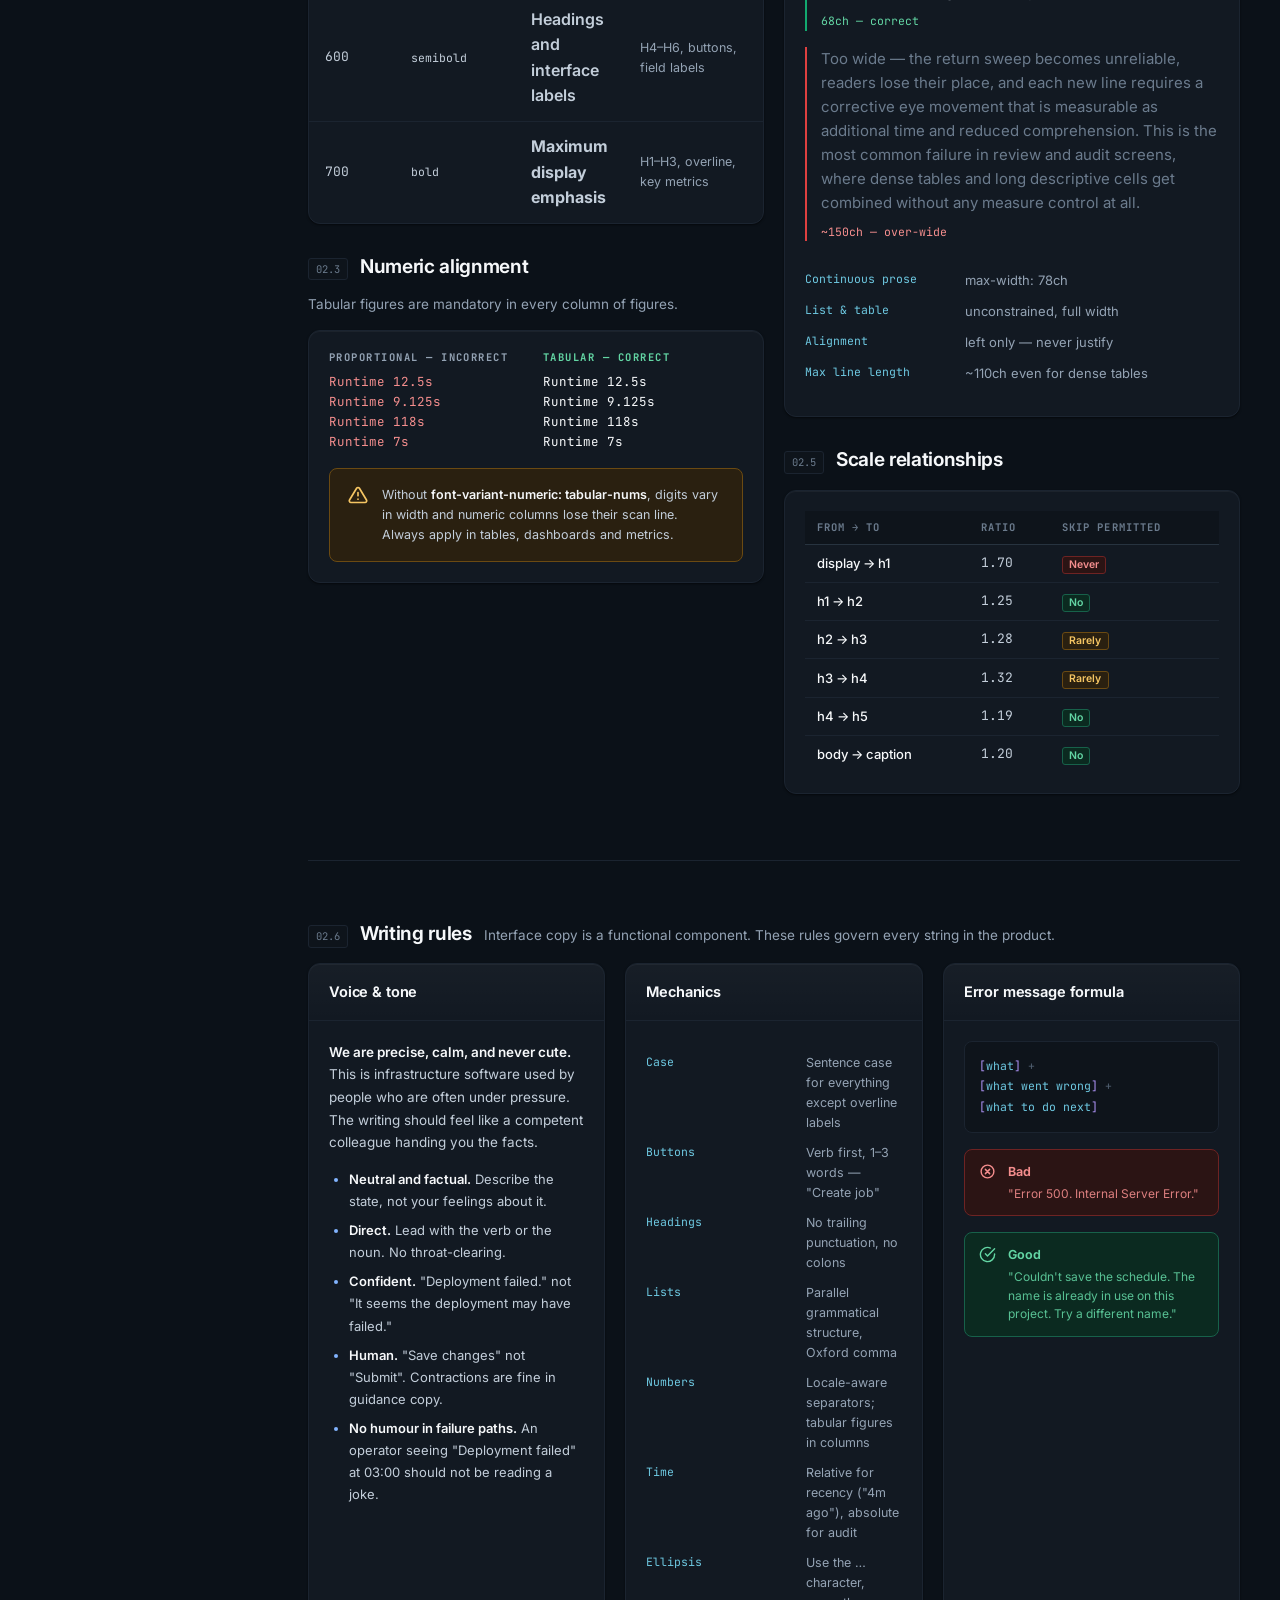
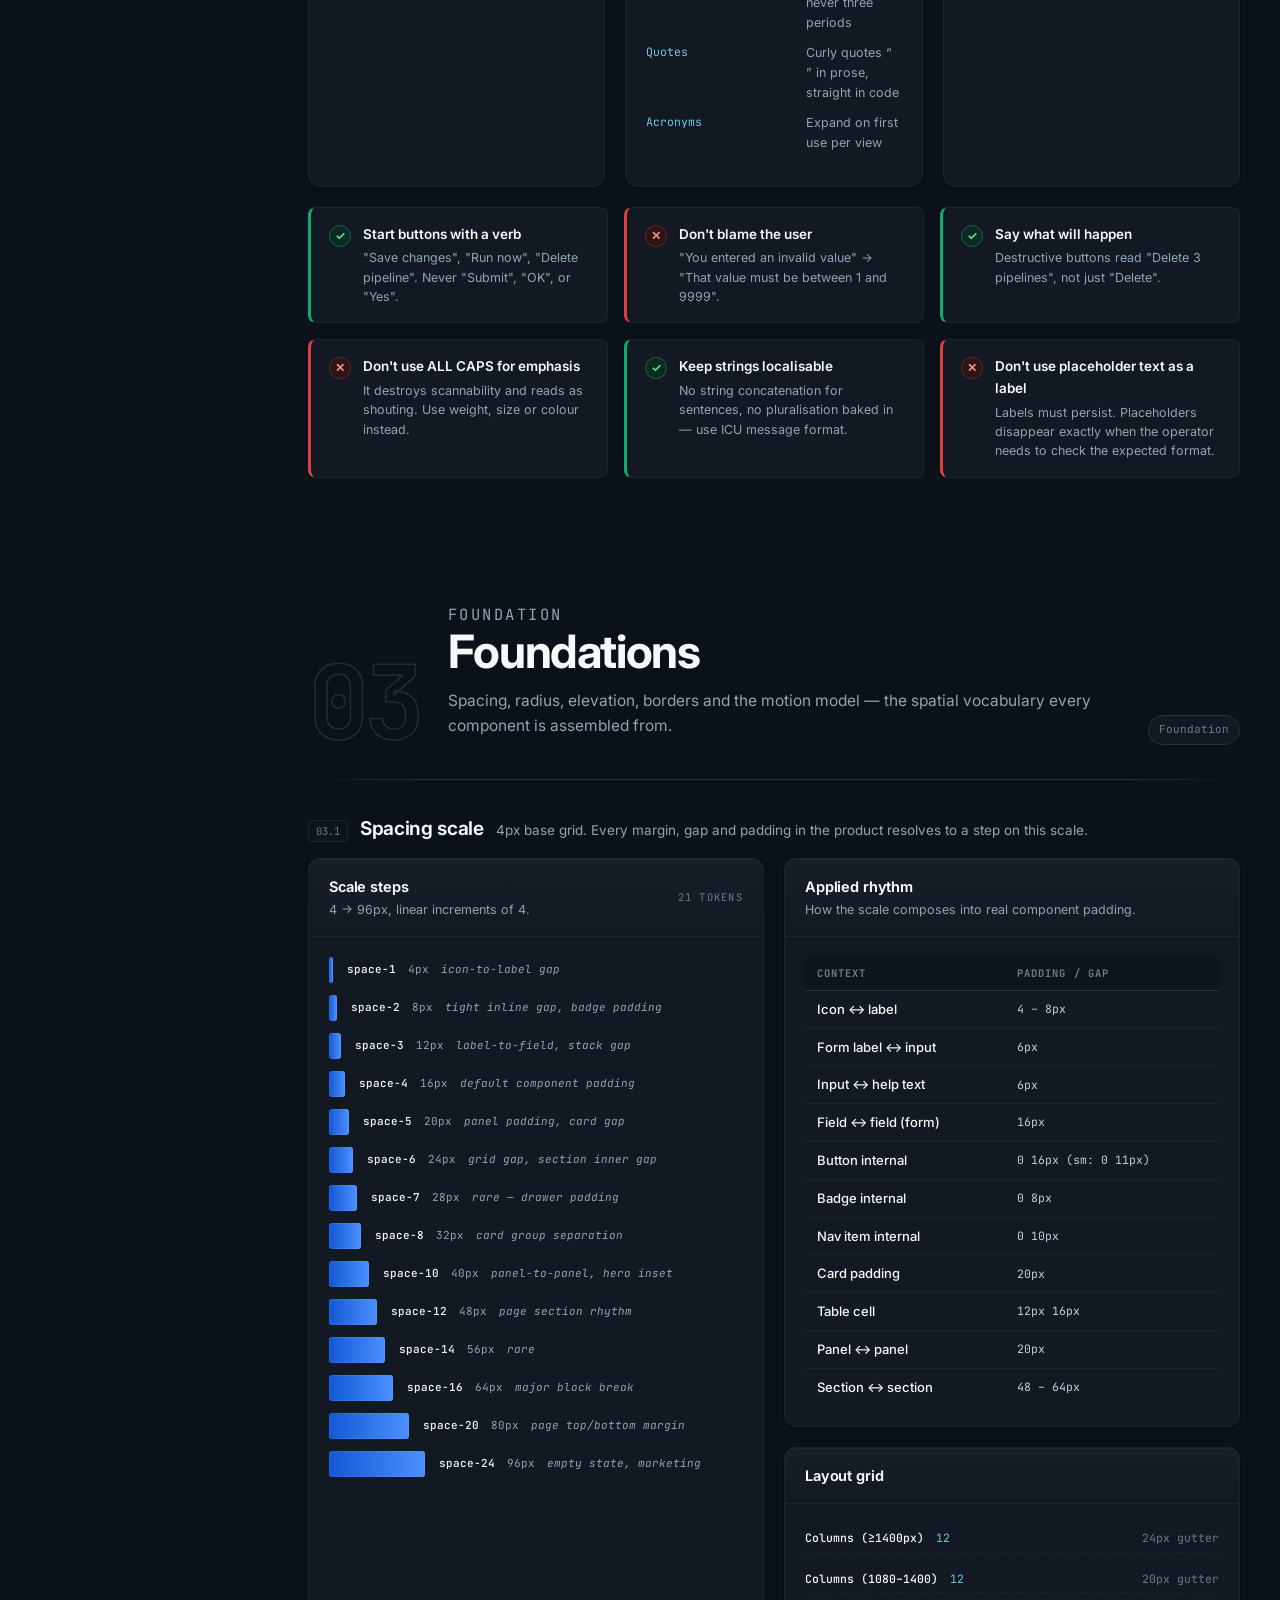
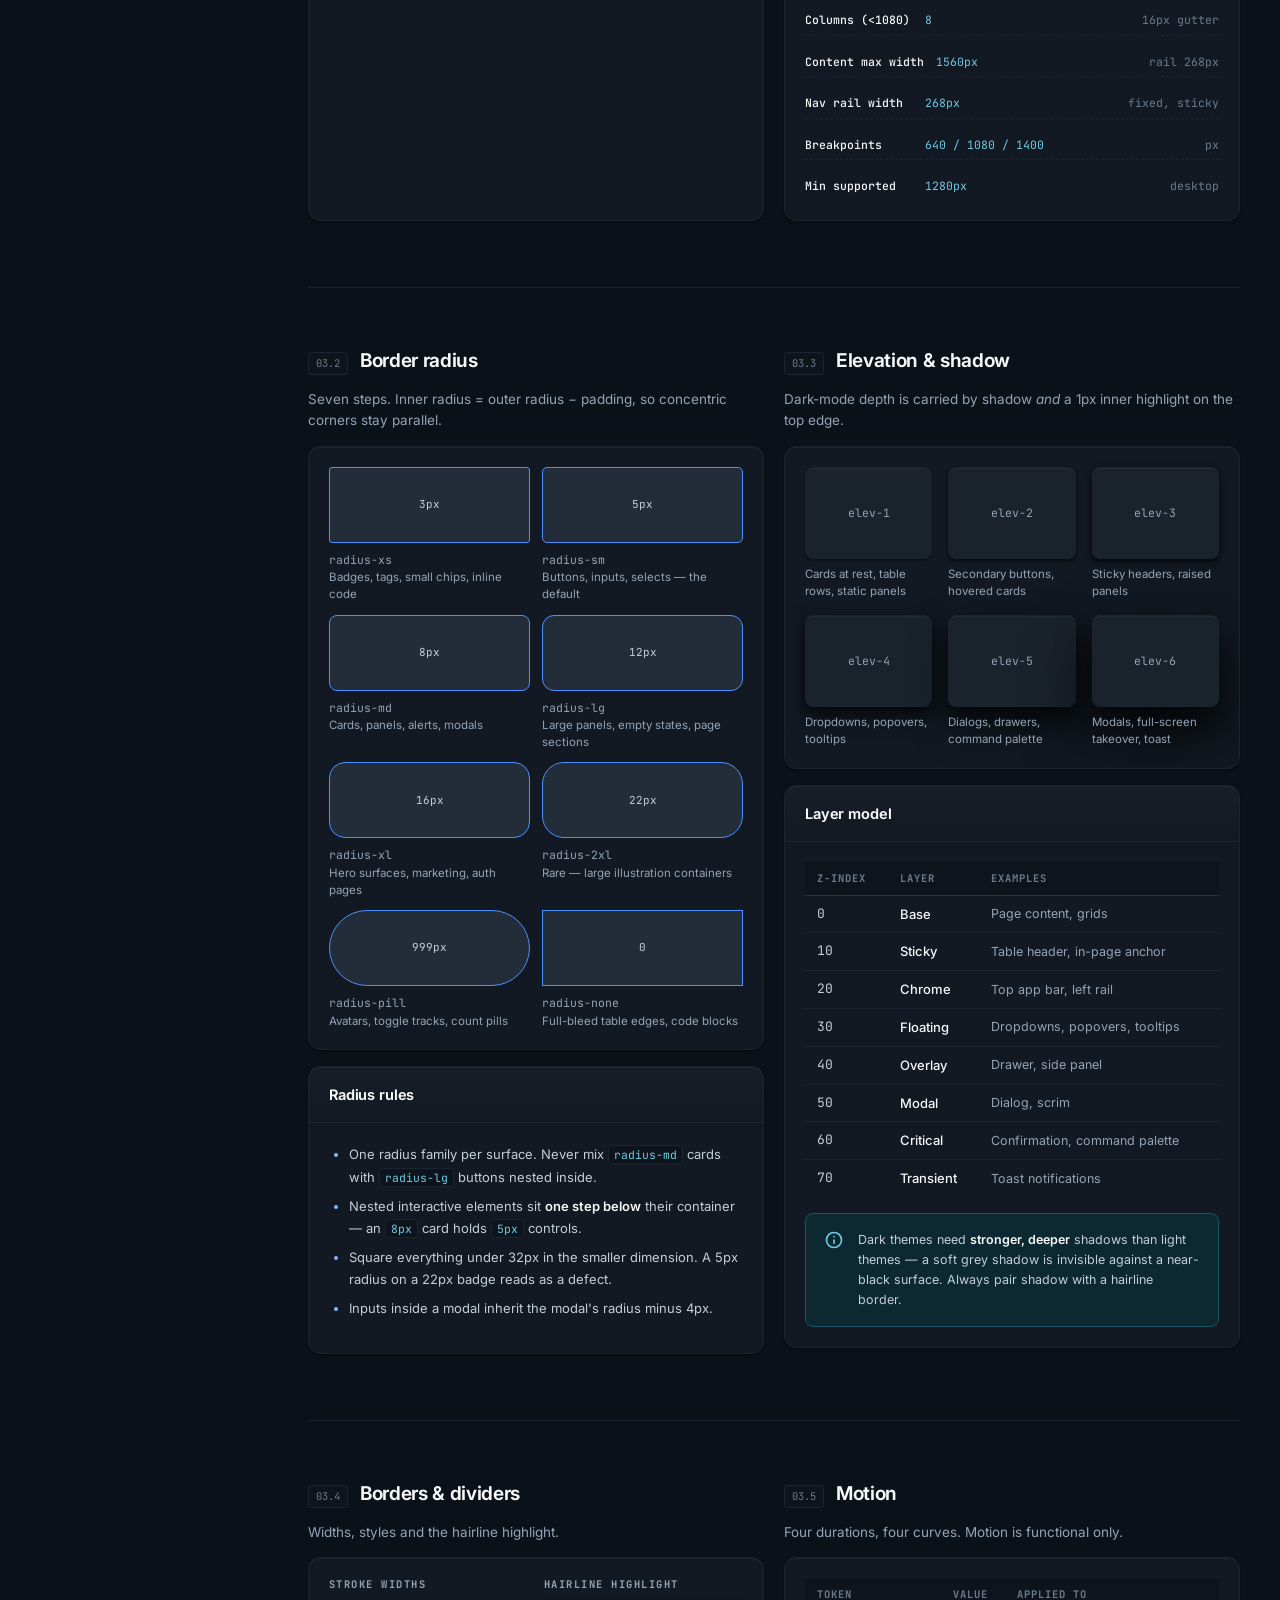
==== commit 0e7e8cbc: "fix(board): replace the last "density" labels with the settings they stood for Follow-up to the docu" ====
--- a/index.html
+++ b/index.html
@@ -962,7 +962,7 @@
             </p>
             <p>
               That context dictates the entire visual strategy. The interface is dark by default because these tools are
-              used in dim NOC environments and alongside terminal sessions; density is high because operators need
+              used in dim NOC environments and alongside terminal sessions; rows are 36 px because operators need
               breadth of context on one screen; and colour is rationed because in an alerting surface, colour is a signal,
               not decoration.
             </p>
@@ -999,7 +999,7 @@
             <div class="rule rule--do">
               <div class="rule__icon">4</div>
               <div class="rule__body">
-                <p class="rule__title">Density is a feature</p>
+                <p class="rule__title">Tighter rows fit more state</p>
                 <p class="rule__text">Target 13.5–15px body text on an 8px internal rhythm. Prefer tighter rows and tabular numerics over generous whitespace; operators optimise for information per screen, not for air.</p>
               </div>
             </div>
@@ -1054,7 +1054,7 @@
               </div>
               <dl class="kv">
                 <dt>Base grid</dt><dd>4px · 8px layout rhythm</dd>
-                <dt>Target density</dt><dd>~1,100 px information height per viewport</dd>
+                <dt>Information shown at once</dt><dd>~1,100 px height at a time</dd>
                 <dt>Primary typeface</dt><dd>Inter (variable)</dd>
                 <dt>Numeric typeface</dt><dd>Inter with tabular figures</dd>
                 <dt>Monospace</dt><dd>JetBrains Mono — code, IDs, IPs</dd>
@@ -2204,7 +2204,7 @@
               <div class="rule rule--do"><div class="rule__icon">✓</div><div class="rule__body"><p class="rule__title">One primary action per view</p><p class="rule__text">All other actions step down to secondary, ghost, or text-link. The eye should know where to go without deliberation.</p></div></div>
               <div class="rule rule--do"><div class="rule__icon">✓</div><div class="rule__body"><p class="rule__title">Place the primary action last in DOM order</p><p class="rule__text">A screen reads left-to-right; the terminal action belongs at the end of the flow, and usually at the end of the row.</p></div></div>
               <div class="rule rule--do"><div class="rule__icon">✓</div><div class="rule__body"><p class="rule__title">Use icons alongside labels for high-risk actions</p><p class="rule__text">Delete, force-stop and revoke warrant an explicit verb. The icon reinforces; it never replaces the word.</p></div></div>
-              <div class="rule rule--do"><div class="rule__icon">✓</div><div class="rule__body"><p class="rule__title">Group related fields in a fieldset</p><p class="rule__text">Related inputs share a legend; optional advanced settings sit behind a disclosure to keep default density low.</p></div></div>
+              <div class="rule rule--do"><div class="rule__icon">✓</div><div class="rule__body"><p class="rule__title">Group related fields in a fieldset</p><p class="rule__text">Related inputs share a legend; optional advanced settings sit behind a disclosure so forms stay compact by default.</p></div></div>
               <div class="rule rule--do"><div class="rule__icon">✓</div><div class="rule__body"><p class="rule__title">Keep status badges adjacent to their subject</p><p class="rule__text">A badge in a table cell belongs on the same row as the resource it describes — never in a separate status column far right.</p></div></div>
               <div class="rule rule--do"><div class="rule__icon">✓</div><div class="rule__body"><p class="rule__title">Reserve modals for decisions that must be made now</p><p class="rule__text">A modal that can be deferred should be a drawer. A modal that only displays information should be an inline panel.</p></div></div>
             </div>
@@ -3010,7 +3010,7 @@
             <div class="panel__head" style="padding:13px 16px"><h3 class="panel__title">Data table</h3><span class="badge badge--success badge--sm">Stable</span></div>
             <div class="panel__body stack stack-3">
               <div class="row" style="gap:6px"><span class="badge badge--neutral badge--sm">sortable</span><span class="badge badge--neutral badge--sm">selectable</span><span class="badge badge--neutral badge--sm">sticky hdr</span></div>
-              <div class="mono-row"><b>Density</b><span>compact / default</span><em>36 / 44px</em></div>
+              <div class="mono-row"><b>Row height</b><span>compact / default</span><em>36 / 44px</em></div>
               <div class="mono-row"><b>Rows</b><span>virtualised</span><em>&gt; 200</em></div>
               <div class="mono-row"><b>Actions</b><span>hover-reveal</span><em>+ context</em></div>
             </div>
